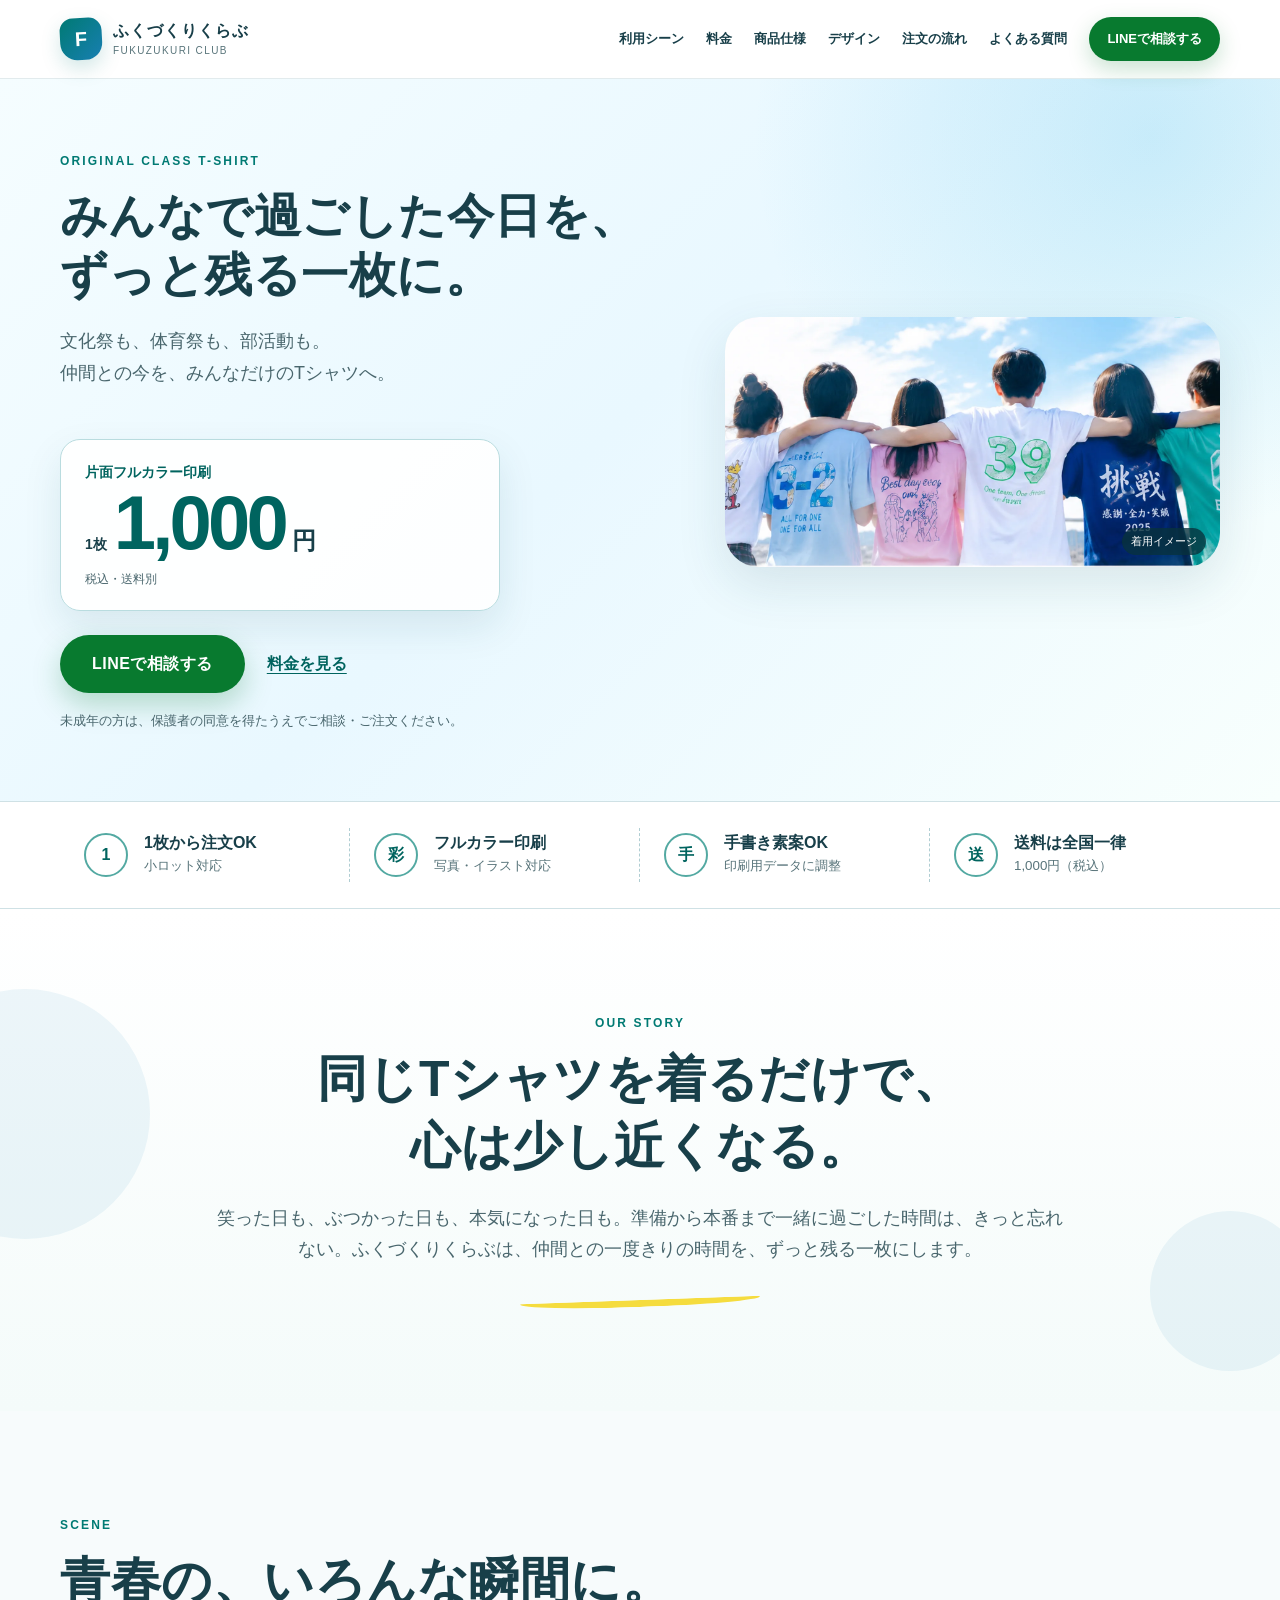
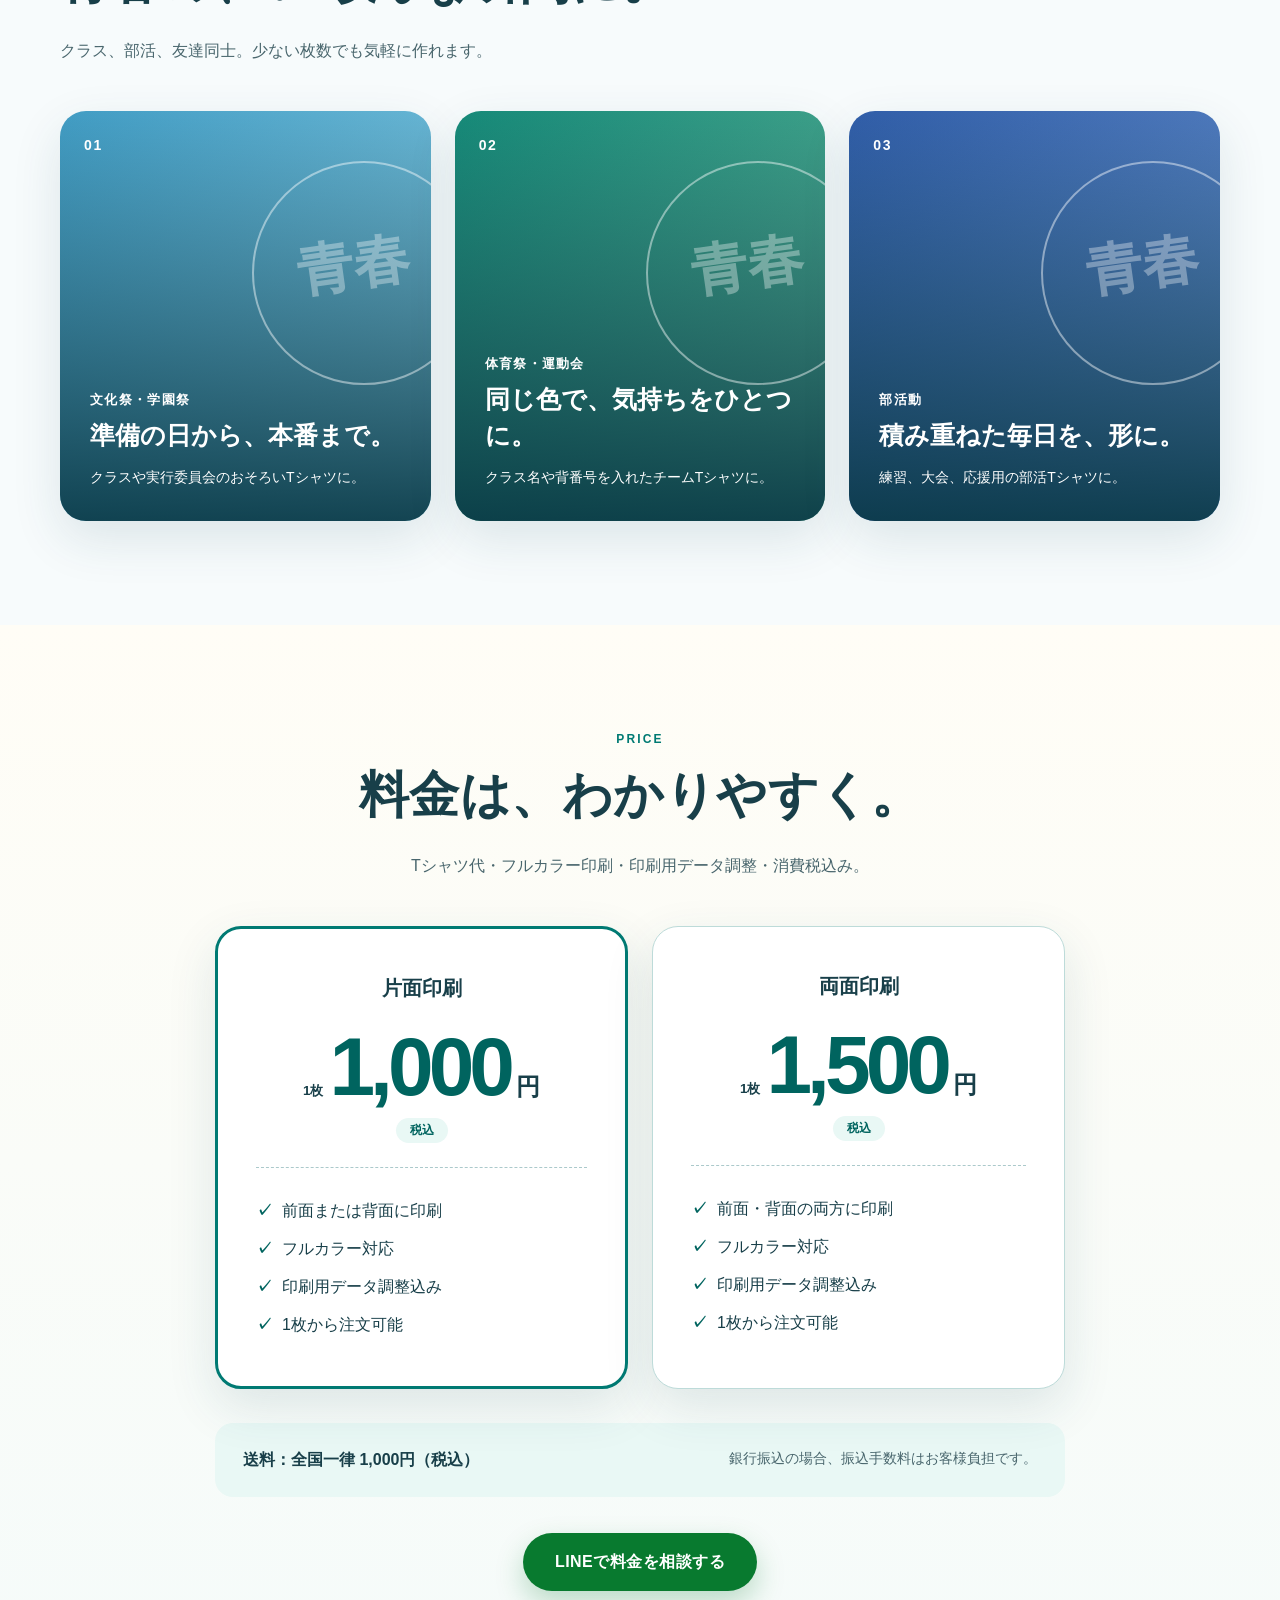
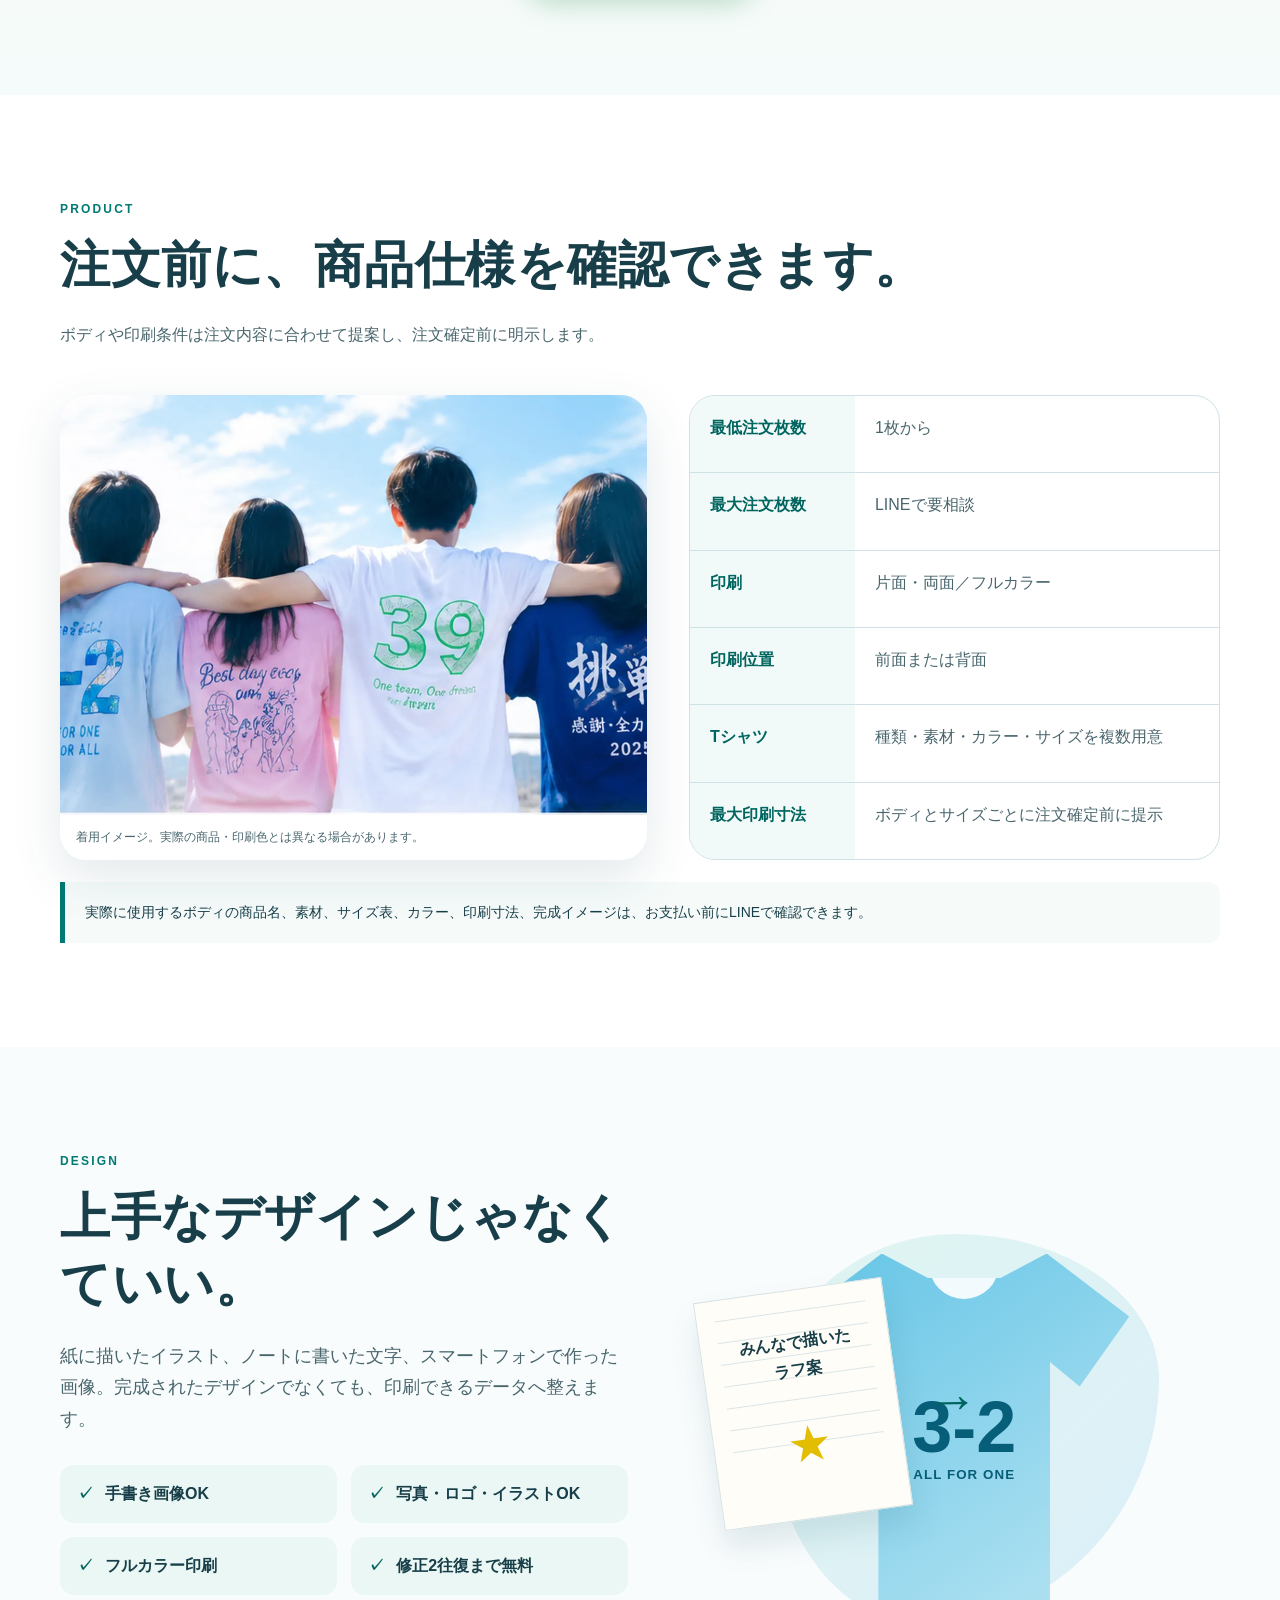
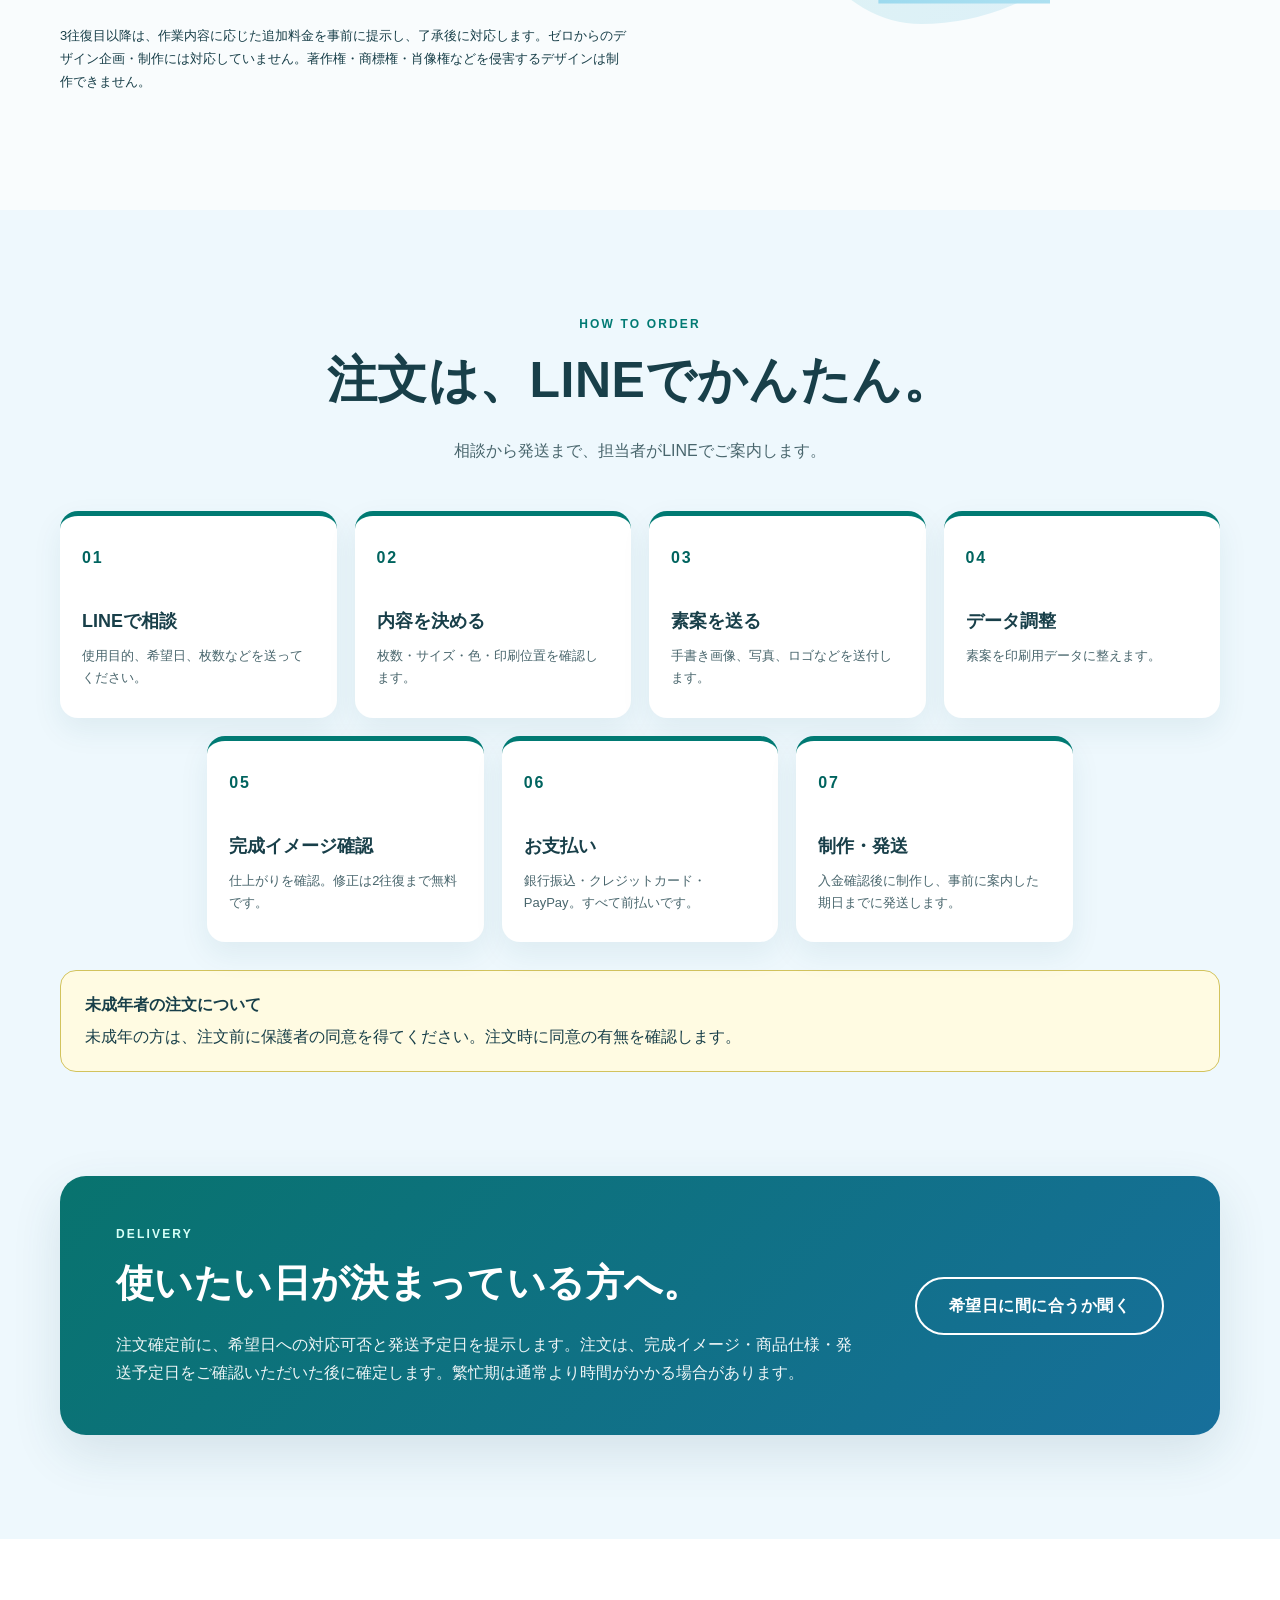
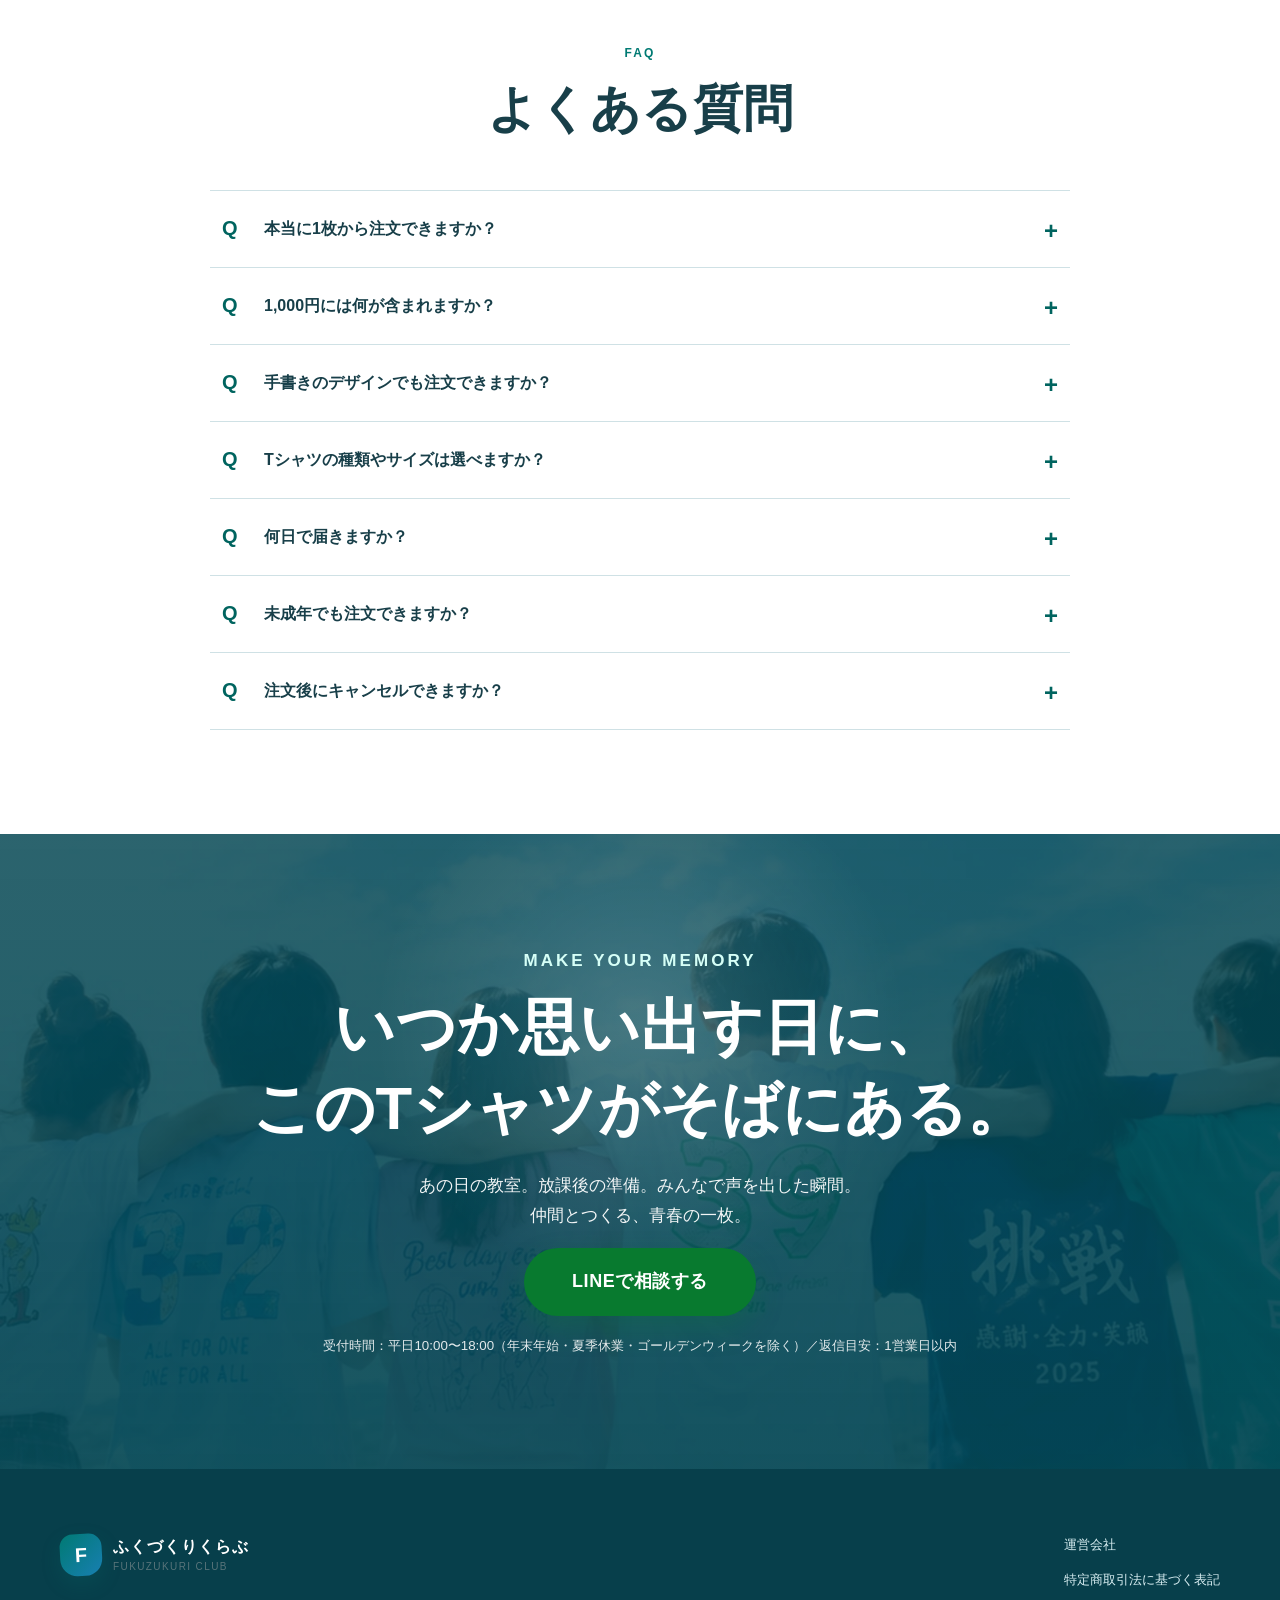
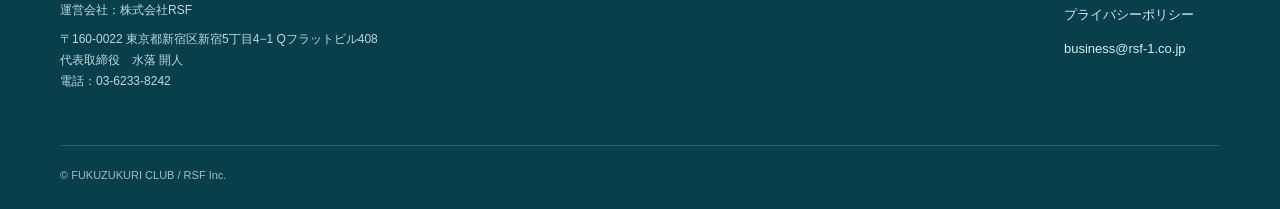
==== index.html @ 7d2aff39 "Add files via upload" ====
<!doctype html>
<html lang="ja">
<head>
  <meta charset="utf-8">
  <meta name="viewport" content="width=device-width, initial-scale=1">
  <title>ふくづくりくらぶ｜1枚から作れるオリジナルTシャツ</title>
  <meta name="description" content="文化祭・体育祭・部活動のオリジナルTシャツを1枚から。片面フルカラー印刷1枚1,000円（税込）、両面1,500円（税込）。LINEで相談できます。">
  <meta name="theme-color" content="#007a73">
  <meta name="robots" content="noindex,nofollow" data-build-remove>
  <meta property="og:title" content="ふくづくりくらぶ｜仲間とつくる、青春の一枚。">
  <meta property="og:description" content="文化祭・体育祭・部活動のオリジナルTシャツを1枚から。">
  <meta property="og:type" content="website">
  <meta property="og:locale" content="ja_JP">
  <meta name="twitter:card" content="summary_large_image">
  <link rel="icon" href="assets/favicon.svg" type="image/svg+xml">
  <link rel="apple-touch-icon" href="assets/icon-192.png">
  <link rel="manifest" href="site.webmanifest">
  <link rel="preload" href="assets/hero-people.webp" as="image" type="image/webp">
  <link rel="stylesheet" href="assets/style.css">
</head>
<body>
  <a class="skip-link" href="#main-content">本文へ移動</a>

  <header class="site-header" id="top">
    <div class="container header-inner">
      <a class="brand" href="#top" aria-label="ふくづくりくらぶ トップへ">
        <span class="brand-mark" aria-hidden="true">F</span>
        <span class="brand-copy">
          <strong>ふくづくりくらぶ</strong>
          <small>FUKUZUKURI CLUB</small>
        </span>
      </a>
      <button class="menu-button" type="button" aria-expanded="false" aria-controls="global-nav">メニュー</button>
      <nav class="global-nav" id="global-nav" aria-label="メインナビゲーション">
        <a href="#scene">利用シーン</a>
        <a href="#price">料金</a>
        <a href="#spec">商品仕様</a>
        <a href="#design">デザイン</a>
        <a href="#flow">注文の流れ</a>
        <a href="#faq">よくある質問</a>
        <a class="nav-line" href="https://line.me/R/ti/p/%40116fanfi" target="_blank" rel="noopener">LINEで相談する</a>
      </nav>
    </div>
  </header>

  <main id="main-content">
    <section class="hero" aria-labelledby="hero-title">
      <div class="container hero-grid">
        <div class="hero-intro">
          <p class="hero-kicker">ORIGINAL CLASS T-SHIRT</p>
          <h1 id="hero-title"><span class="hero-line">みんなで過ごした<span class="desktop-only">今日を、</span></span><span class="hero-line mobile-only">今日を、</span><span class="hero-line">ずっと残る一枚に。</span></h1>
          <p class="hero-lead">文化祭も、体育祭も、部活動も。<br>仲間との今を、みんなだけのTシャツへ。</p>
        </div>

        <figure class="hero-media">
          <picture>
            <source srcset="assets/hero-people.webp" type="image/webp">
            <img src="assets/hero-people.jpg" width="1600" height="809" fetchpriority="high" decoding="async" alt="オリジナルTシャツを着て肩を組む学生たちのイメージ">
          </picture>
          <figcaption>着用イメージ</figcaption>
        </figure>

        <div class="hero-offer">
          <div class="hero-price" aria-label="片面印刷1枚1,000円、税込">
            <span>片面フルカラー印刷</span>
            <div><small>1枚</small><strong>1,000</strong><b>円</b></div>
            <small>税込・送料別</small>
          </div>
          <div class="hero-actions">
            <a class="button button-line" href="https://line.me/R/ti/p/%40116fanfi" target="_blank" rel="noopener">LINEで相談する</a>
            <a class="text-link" href="#price">料金を見る</a>
          </div>
          <p class="minor-note">未成年の方は、保護者の同意を得たうえでご相談・ご注文ください。</p>
        </div>
      </div>
    </section>

    <section class="quick-facts" aria-label="サービスの特長">
      <div class="container quick-grid">
        <div><span class="fact-icon" aria-hidden="true">1</span><strong>1枚から注文OK</strong><small>小ロット対応</small></div>
        <div><span class="fact-icon" aria-hidden="true">彩</span><strong>フルカラー印刷</strong><small>写真・イラスト対応</small></div>
        <div><span class="fact-icon" aria-hidden="true">手</span><strong>手書き素案OK</strong><small>印刷用データに調整</small></div>
        <div><span class="fact-icon" aria-hidden="true">送</span><strong>送料は全国一律</strong><small>1,000円（税込）</small></div>
      </div>
    </section>

    <section class="section story" id="story">
      <div class="container narrow center">
        <p class="eyebrow">OUR STORY</p>
        <h2>同じTシャツを着るだけで、<br>心は少し近くなる。</h2>
        <p class="lead">笑った日も、ぶつかった日も、本気になった日も。準備から本番まで一緒に過ごした時間は、きっと忘れない。ふくづくりくらぶは、仲間との一度きりの時間を、ずっと残る一枚にします。</p>
        <div class="handline" aria-hidden="true"></div>
      </div>
    </section>

    <section class="section scene-section" id="scene">
      <div class="container">
        <div class="section-heading">
          <p class="eyebrow">SCENE</p>
          <h2>青春の、いろんな瞬間に。</h2>
          <p>クラス、部活、友達同士。少ない枚数でも気軽に作れます。</p>
        </div>
        <div class="scene-grid">
          <article class="scene-card scene-festival">
            <span class="scene-number">01</span>
            <div><p>文化祭・学園祭</p><h3>準備の日から、本番まで。</h3><span>クラスや実行委員会のおそろいTシャツに。</span></div>
          </article>
          <article class="scene-card scene-sports">
            <span class="scene-number">02</span>
            <div><p>体育祭・運動会</p><h3>同じ色で、気持ちをひとつに。</h3><span>クラス名や背番号を入れたチームTシャツに。</span></div>
          </article>
          <article class="scene-card scene-club">
            <span class="scene-number">03</span>
            <div><p>部活動</p><h3>積み重ねた毎日を、形に。</h3><span>練習、大会、応援用の部活Tシャツに。</span></div>
          </article>
        </div>
      </div>
    </section>

    <section class="section price-section" id="price">
      <div class="container">
        <div class="section-heading center">
          <p class="eyebrow">PRICE</p>
          <h2>料金は、わかりやすく。</h2>
          <p>Tシャツ代・フルカラー印刷・印刷用データ調整・消費税込み。</p>
        </div>
        <div class="price-grid">
          <article class="price-card featured">
            <p>片面印刷</p>
            <div class="price"><small>1枚</small><strong>1,000</strong><span>円</span></div>
            <p class="tax">税込</p>
            <ul><li>前面または背面に印刷</li><li>フルカラー対応</li><li>印刷用データ調整込み</li><li>1枚から注文可能</li></ul>
          </article>
          <article class="price-card">
            <p>両面印刷</p>
            <div class="price"><small>1枚</small><strong>1,500</strong><span>円</span></div>
            <p class="tax">税込</p>
            <ul><li>前面・背面の両方に印刷</li><li>フルカラー対応</li><li>印刷用データ調整込み</li><li>1枚から注文可能</li></ul>
          </article>
        </div>
        <div class="shipping-note"><strong>送料：全国一律 1,000円（税込）</strong><span>銀行振込の場合、振込手数料はお客様負担です。</span></div>
        <div class="center section-cta"><a class="button button-line" href="https://line.me/R/ti/p/%40116fanfi" target="_blank" rel="noopener">LINEで料金を相談する</a></div>
      </div>
    </section>

    <section class="section spec-section" id="spec">
      <div class="container">
        <div class="section-heading">
          <p class="eyebrow">PRODUCT</p>
          <h2>注文前に、商品仕様を確認できます。</h2>
          <p>ボディや印刷条件は注文内容に合わせて提案し、注文確定前に明示します。</p>
        </div>
        <div class="spec-layout">
          <figure class="spec-photo">
            <picture><source srcset="assets/hero-people.webp" type="image/webp"><img src="assets/hero-people.jpg" width="1600" height="809" loading="lazy" decoding="async" alt="複数色のオリジナルTシャツ着用イメージ"></picture>
            <figcaption>着用イメージ。実際の商品・印刷色とは異なる場合があります。</figcaption>
          </figure>
          <dl class="spec-list">
            <div><dt>最低注文枚数</dt><dd>1枚から</dd></div>
            <div><dt>最大注文枚数</dt><dd>LINEで要相談</dd></div>
            <div><dt>印刷</dt><dd>片面・両面／フルカラー</dd></div>
            <div><dt>印刷位置</dt><dd>前面または背面</dd></div>
            <div><dt>Tシャツ</dt><dd>種類・素材・カラー・サイズを複数用意</dd></div>
            <div><dt>最大印刷寸法</dt><dd>ボディとサイズごとに注文確定前に提示</dd></div>
          </dl>
        </div>
        <p class="spec-caution">実際に使用するボディの商品名、素材、サイズ表、カラー、印刷寸法、完成イメージは、お支払い前にLINEで確認できます。</p>
      </div>
    </section>

    <section class="section design-section" id="design">
      <div class="container design-grid">
        <div class="design-copy">
          <p class="eyebrow">DESIGN</p>
          <h2>上手なデザインじゃなくていい。</h2>
          <p class="lead">紙に描いたイラスト、ノートに書いた文字、スマートフォンで作った画像。完成されたデザインでなくても、印刷できるデータへ整えます。</p>
          <ul class="check-list"><li>手書き画像OK</li><li>写真・ロゴ・イラストOK</li><li>フルカラー印刷</li><li>修正2往復まで無料</li></ul>
          <p class="notice">3往復目以降は、作業内容に応じた追加料金を事前に提示し、了承後に対応します。ゼロからのデザイン企画・制作には対応していません。著作権・商標権・肖像権などを侵害するデザインは制作できません。</p>
        </div>
        <div class="design-visual" aria-label="手書きの素案がTシャツデザインになるイメージ">
          <div class="paper-sketch"><span>みんなで描いた<br>ラフ案</span><div class="sketch-star">★</div><div class="sketch-arrow">→</div></div>
          <div class="shirt-mock"><div class="shirt-neck"></div><strong>3-2</strong><small>ALL FOR ONE</small></div>
        </div>
      </div>
    </section>

    <section class="section flow-section" id="flow">
      <div class="container">
        <div class="section-heading center">
          <p class="eyebrow">HOW TO ORDER</p>
          <h2>注文は、LINEでかんたん。</h2>
          <p>相談から発送まで、担当者がLINEでご案内します。</p>
        </div>
        <ol class="flow-list">
          <li><span>01</span><div><strong>LINEで相談</strong><p>使用目的、希望日、枚数などを送ってください。</p></div></li>
          <li><span>02</span><div><strong>内容を決める</strong><p>枚数・サイズ・色・印刷位置を確認します。</p></div></li>
          <li><span>03</span><div><strong>素案を送る</strong><p>手書き画像、写真、ロゴなどを送付します。</p></div></li>
          <li><span>04</span><div><strong>データ調整</strong><p>素案を印刷用データに整えます。</p></div></li>
          <li><span>05</span><div><strong>完成イメージ確認</strong><p>仕上がりを確認。修正は2往復まで無料です。</p></div></li>
          <li><span>06</span><div><strong>お支払い</strong><p>銀行振込・クレジットカード・PayPay。すべて前払いです。</p></div></li>
          <li><span>07</span><div><strong>制作・発送</strong><p>入金確認後に制作し、事前に案内した期日までに発送します。</p></div></li>
        </ol>
        <div class="consent-box"><strong>未成年者の注文について</strong><p>未成年の方は、注文前に保護者の同意を得てください。注文時に同意の有無を確認します。</p></div>
      </div>
    </section>

    <section class="section deadline-section" id="delivery">
      <div class="container deadline-card">
        <div><p class="eyebrow light">DELIVERY</p><h2>使いたい日が決まっている方へ。</h2><p>注文確定前に、希望日への対応可否と発送予定日を提示します。注文は、完成イメージ・商品仕様・発送予定日をご確認いただいた後に確定します。繁忙期は通常より時間がかかる場合があります。</p></div>
        <a class="button button-outline" href="https://line.me/R/ti/p/%40116fanfi" target="_blank" rel="noopener">希望日に間に合うか聞く</a>
      </div>
    </section>

    <section class="section faq-section" id="faq">
      <div class="container narrow">
        <div class="section-heading center"><p class="eyebrow">FAQ</p><h2>よくある質問</h2></div>
        <div class="faq-list">
          <details><summary>本当に1枚から注文できますか？</summary><p>はい。1枚から注文できます。大量注文は、枚数と希望日をLINEでご相談ください。</p></details>
          <details><summary>1,000円には何が含まれますか？</summary><p>Tシャツ代、片面フルカラー印刷費、印刷用データの調整費、消費税が含まれます。送料は全国一律1,000円（税込）です。</p></details>
          <details><summary>手書きのデザインでも注文できますか？</summary><p>可能です。紙に描いたデザインをスマートフォンで撮影し、LINEで送ってください。</p></details>
          <details><summary>Tシャツの種類やサイズは選べますか？</summary><p>複数の商品、素材、カラー、サイズがあります。実際の商品名・サイズ表・カラーを注文確定前に提示します。</p></details>
          <details><summary>何日で届きますか？</summary><p>枚数、デザイン、注文時期によって異なります。注文確定前に発送予定日を提示し、ご了承後に注文を確定します。</p></details>
          <details><summary>未成年でも注文できますか？</summary><p>注文できますが、保護者の同意が必要です。注文時に同意の有無を確認します。</p></details>
          <details><summary>注文後にキャンセルできますか？</summary><p>完成イメージ承認後または入金後は、原則として変更・キャンセルできません。詳しくは<a href="tokushoho.html">特定商取引法に基づく表記</a>をご確認ください。</p></details>
        </div>
      </div>
    </section>

    <section class="closing-section" id="line-contact">
      <div class="container center">
        <p class="eyebrow light">MAKE YOUR MEMORY</p>
        <h2>いつか思い出す日に、<br>このTシャツがそばにある。</h2>
        <p>あの日の教室。放課後の準備。みんなで声を出した瞬間。<br>仲間とつくる、青春の一枚。</p>
        <a class="button button-line button-large" href="https://line.me/R/ti/p/%40116fanfi" target="_blank" rel="noopener">LINEで相談する</a>
        <small>受付時間：平日10:00〜18:00（年末年始・夏季休業・ゴールデンウィークを除く）／返信目安：1営業日以内</small>
      </div>
    </section>
  </main>

  <footer class="site-footer">
    <div class="container footer-grid">
      <div>
        <a class="brand footer-brand" href="#top"><span class="brand-mark" aria-hidden="true">F</span><span class="brand-copy"><strong>ふくづくりくらぶ</strong><small>FUKUZUKURI CLUB</small></span></a>
        <p>運営会社：株式会社RSF</p>
        <p>〒160-0022 東京都新宿区新宿5丁目4−1 Qフラットビル408<br>代表取締役　水落 開人<br>電話：03-6233-8242</p>
      </div>
      <div class="footer-links">
        <a href="https://rsf-1.co.jp/" target="_blank" rel="noopener">運営会社</a>
        <a href="tokushoho.html">特定商取引法に基づく表記</a>
        <a href="privacy.html">プライバシーポリシー</a>
        <a href="mailto:business@rsf-1.co.jp">business@rsf-1.co.jp</a>
      </div>
    </div>
    <div class="container copyright">© FUKUZUKURI CLUB / RSF Inc.</div>
  </footer>

  <div class="mobile-line-bar"><a href="https://line.me/R/ti/p/%40116fanfi" target="_blank" rel="noopener">LINEで相談する</a></div>
  <script src="assets/script.js"></script>
</body>
</html>
---- assets/style.css ----
:root {
  --ink: #183f49;
  --ink-soft: #49666d;
  --teal: #007a73;
  --teal-dark: #00645f;
  --sky: #187fb2;
  --mint: #e9f8f5;
  --pale-blue: #eef8fd;
  --cream: #fffdf6;
  --yellow: #f5dc3e;
  --line: #cfe1e5;
  --white: #fff;
  --line-green: #087a2f;
  --shadow: 0 18px 50px rgba(24, 78, 90, .12);
  --radius: 26px;
  --font: -apple-system, BlinkMacSystemFont, "Hiragino Kaku Gothic ProN", "Yu Gothic", "Meiryo", sans-serif;
}

* { box-sizing: border-box; }
html { scroll-behavior: smooth; }
body {
  margin: 0;
  color: var(--ink);
  font-family: var(--font);
  background: #fff;
  line-height: 1.75;
  -webkit-font-smoothing: antialiased;
  text-rendering: optimizeLegibility;
}
a { color: inherit; text-decoration: none; }
a:focus-visible, button:focus-visible, summary:focus-visible {
  outline: 3px solid #f1c900;
  outline-offset: 4px;
}
img { display: block; max-width: 100%; }
button, input { font: inherit; }
.container { width: min(1160px, calc(100% - 40px)); margin-inline: auto; }
.narrow { max-width: 860px; }
.center { text-align: center; }
.section { padding: 104px 0; }
section[id], main[id] { scroll-margin-top: 92px; }
.skip-link {
  position: fixed;
  z-index: 999;
  left: 16px;
  top: -80px;
  padding: 10px 16px;
  border-radius: 8px;
  color: #fff;
  background: var(--ink);
}
.skip-link:focus { top: 16px; }

h1, h2, h3, p { margin-top: 0; }
h1, h2, h3, strong, b { font-weight: 700; }
h2 {
  margin-bottom: 22px;
  font-size: clamp(32px, 4vw, 50px);
  line-height: 1.35;
  letter-spacing: .01em;
}
.lead { font-size: 18px; color: var(--ink-soft); }
.eyebrow {
  margin: 0 0 12px;
  color: var(--teal);
  font-weight: 700;
  letter-spacing: .18em;
  font-size: 12px;
}
.eyebrow.light { color: #d6fff7; }
.section-heading { margin-bottom: 46px; }
.section-heading > p:last-child { color: var(--ink-soft); }

.site-header {
  position: sticky;
  top: 0;
  z-index: 100;
  background: rgba(255, 255, 255, .96);
  border-bottom: 1px solid rgba(20, 92, 105, .12);
  backdrop-filter: blur(14px);
}
.header-inner {
  min-height: 78px;
  display: flex;
  align-items: center;
  justify-content: space-between;
  gap: 28px;
}
.brand { display: inline-flex; align-items: center; gap: 11px; }
.brand-mark {
  display: grid;
  place-items: center;
  width: 42px;
  height: 42px;
  border-radius: 13px 13px 17px 17px;
  color: #fff;
  background: linear-gradient(135deg, var(--teal), var(--sky));
  font-weight: 700;
  font-size: 20px;
  transform: rotate(-3deg);
  box-shadow: 0 8px 20px rgba(0, 122, 115, .18);
}
.brand-copy { display: flex; flex-direction: column; line-height: 1.2; }
.brand-copy strong { letter-spacing: .06em; }
.brand-copy small { margin-top: 5px; color: #58747a; font-size: 10px; letter-spacing: .14em; }
.global-nav { display: flex; align-items: center; gap: 22px; font-weight: 700; font-size: 13px; }
.global-nav a { transition: color .2s ease; }
.global-nav a:hover { color: var(--teal); }
.nav-line {
  padding: 11px 18px;
  border-radius: 999px;
  color: #fff !important;
  background: var(--line-green);
  box-shadow: 0 8px 22px rgba(8, 122, 47, .22);
}
.menu-button {
  display: none;
  padding: 9px 12px;
  border: 1px solid var(--line);
  border-radius: 10px;
  background: #fff;
  color: var(--ink);
  font-weight: 700;
}

.hero {
  padding: 72px 0 68px;
  overflow: hidden;
  background:
    radial-gradient(circle at 90% 8%, rgba(68, 185, 234, .22), transparent 30%),
    linear-gradient(135deg, #f5fdff 0%, #e9f8ff 48%, #f8fffd 100%);
}
.hero-grid {
  display: grid;
  grid-template-columns: minmax(0, 1.2fr) minmax(460px, .95fr);
  grid-template-areas:
    "intro media"
    "offer media";
  align-items: center;
  column-gap: 40px;
  row-gap: 24px;
}
.hero-intro { grid-area: intro; position: relative; z-index: 2; align-self: end; }
.hero-offer { grid-area: offer; align-self: start; }
.hero-kicker {
  margin-bottom: 14px;
  color: var(--teal);
  font-size: 12px;
  font-weight: 700;
  letter-spacing: .18em;
}
.hero h1 {
  margin-bottom: 22px;
  font-size: clamp(36px, 3.7vw, 48px);
  line-height: 1.25;
  letter-spacing: .01em;
}
.hero-lead { margin-bottom: 26px; color: var(--ink-soft); font-size: 18px; }
.hero-price {
  width: min(440px, 100%);
  margin-bottom: 24px;
  padding: 20px 24px;
  border: 1px solid #b9dcdf;
  border-radius: 20px;
  background: rgba(255, 255, 255, .93);
  box-shadow: 0 16px 38px rgba(24, 78, 90, .1);
}
.hero-price > span { display: block; color: var(--teal-dark); font-size: 14px; font-weight: 700; }
.hero-price > div { display: flex; align-items: baseline; gap: 7px; line-height: 1; }
.hero-price div small { font-size: 14px; font-weight: 700; }
.hero-price strong { color: var(--teal-dark); font-size: clamp(52px, 6vw, 76px); letter-spacing: -.05em; }
.hero-price b { font-size: 24px; }
.hero-price > small { display: block; margin-top: 8px; color: var(--ink-soft); font-size: 12px; }
.hero-actions { display: flex; align-items: center; gap: 22px; }
.text-link { color: var(--teal-dark); font-weight: 700; text-decoration: underline; text-underline-offset: 4px; }
.minor-note { margin: 17px 0 0; color: var(--ink-soft); font-size: 13px; }
.hero-media {
  grid-area: media;
  position: relative;
  margin: 0;
  overflow: hidden;
  border-radius: 34px;
  background: #dceff4;
  box-shadow: var(--shadow);
}
.hero-media picture { display: block; }
.hero-media img { width: 100%; height: auto; aspect-ratio: 1600 / 809; object-fit: cover; }
.hero-media figcaption {
  position: absolute;
  right: 14px;
  bottom: 12px;
  padding: 4px 9px;
  border-radius: 999px;
  color: #fff;
  background: rgba(8, 50, 61, .78);
  font-size: 11px;
}

.quick-facts { padding: 26px 0; border-block: 1px solid var(--line); background: #fff; }
.quick-grid { display: grid; grid-template-columns: repeat(4, 1fr); }
.quick-grid > div {
  display: grid;
  grid-template-columns: 46px 1fr;
  grid-template-rows: auto auto;
  align-items: center;
  gap: 0 14px;
  min-height: 54px;
  padding: 4px 24px;
  border-right: 1px dashed #afcdd2;
}
.quick-grid > div:last-child { border-right: 0; }
.fact-icon {
  grid-row: 1 / 3;
  display: grid;
  place-items: center;
  width: 44px;
  height: 44px;
  border: 2px solid #53a9a2;
  border-radius: 50%;
  color: var(--teal-dark);
  font-weight: 700;
}
.quick-grid strong { line-height: 1.4; }
.quick-grid small { color: #58747a; }

.story { position: relative; overflow: hidden; background: linear-gradient(180deg, #fff, #f4fbfa); }
.story::before, .story::after {
  content: "";
  position: absolute;
  border-radius: 50%;
  background: rgba(24, 127, 178, .07);
}
.story::before { width: 250px; height: 250px; left: -100px; top: 80px; }
.story::after { width: 160px; height: 160px; right: -30px; bottom: 40px; }
.handline {
  width: 240px;
  height: 13px;
  margin: 28px auto 0;
  border-radius: 50%;
  border-bottom: 7px solid var(--yellow);
  transform: rotate(-2deg);
}

.scene-section { background: #f7fbfc; }
.scene-grid { display: grid; grid-template-columns: repeat(3, 1fr); gap: 24px; }
.scene-card {
  position: relative;
  min-height: 410px;
  display: flex;
  align-items: flex-end;
  overflow: hidden;
  border-radius: var(--radius);
  padding: 30px;
  color: #fff;
  box-shadow: var(--shadow);
  isolation: isolate;
}
.scene-card::before { content: ""; position: absolute; inset: 0; z-index: -2; }
.scene-card::after { content: ""; position: absolute; inset: 0; z-index: -1; background: linear-gradient(180deg, rgba(9, 74, 89, .02), rgba(6, 53, 66, .9)); }
.scene-festival::before { background: linear-gradient(135deg, #429ec6, #90d1e7); }
.scene-sports::before { background: linear-gradient(135deg, #168b79, #66b89b); }
.scene-club::before { background: linear-gradient(135deg, #315eaa, #6d96d2); }
.scene-card div::before {
  content: "";
  position: absolute;
  width: 220px;
  height: 220px;
  right: -45px;
  top: 50px;
  border: 2px solid rgba(255, 255, 255, .45);
  border-radius: 50%;
}
.scene-card div::after {
  content: "青春";
  position: absolute;
  right: 22px;
  top: 105px;
  font-size: 56px;
  font-weight: 700;
  color: rgba(255, 255, 255, .34);
  transform: rotate(-8deg);
}
.scene-number { position: absolute; top: 22px; left: 24px; font-size: 13px; font-weight: 700; letter-spacing: .12em; }
.scene-card p { margin-bottom: 5px; font-size: 13px; font-weight: 700; letter-spacing: .1em; }
.scene-card h3 { margin-bottom: 10px; font-size: 25px; line-height: 1.45; }
.scene-card span { font-size: 14px; }

.price-section { background: linear-gradient(180deg, var(--cream), #f5fbfa); }
.price-grid { max-width: 850px; margin: 0 auto; display: grid; grid-template-columns: repeat(2, 1fr); gap: 24px; }
.price-card {
  position: relative;
  padding: 42px 38px;
  border: 1px solid #bddbd9;
  border-radius: var(--radius);
  background: #fff;
  box-shadow: var(--shadow);
  text-align: center;
}
.price-card.featured { border: 3px solid var(--teal); }
.price-card > p:first-of-type { font-size: 20px; font-weight: 700; }
.price { display: flex; justify-content: center; align-items: baseline; gap: 6px; line-height: 1; }
.price small { font-weight: 700; }
.price strong { font-size: clamp(60px, 7vw, 82px); letter-spacing: -.06em; color: var(--teal-dark); }
.price span { font-size: 24px; font-weight: 700; }
.tax {
  display: inline-block;
  margin: 10px 0 24px;
  padding: 2px 14px;
  border-radius: 999px;
  background: var(--mint);
  color: var(--teal-dark);
  font-size: 12px;
  font-weight: 700;
}
.price-card ul { margin: 0; padding: 24px 0 0; list-style: none; border-top: 1px dashed #abc9cb; text-align: left; }
.price-card li { position: relative; padding: 5px 0 5px 26px; }
.price-card li::before { content: "✓"; position: absolute; left: 0; color: var(--teal-dark); font-weight: 700; }
.shipping-note {
  max-width: 850px;
  margin: 34px auto 0;
  padding: 23px 28px;
  display: flex;
  justify-content: space-between;
  gap: 30px;
  border-radius: 18px;
  background: var(--mint);
}
.shipping-note span { color: var(--ink-soft); font-size: 14px; }
.section-cta { margin-top: 36px; }

.button {
  display: inline-flex;
  justify-content: center;
  align-items: center;
  min-height: 58px;
  padding: 0 32px;
  border-radius: 999px;
  font-weight: 700;
  letter-spacing: .03em;
  transition: transform .2s ease, box-shadow .2s ease;
}
.button:hover { transform: translateY(-2px); }
.button-line { color: #fff; background: var(--line-green); box-shadow: 0 12px 28px rgba(8, 122, 47, .25); }
.button-outline { border: 2px solid #fff; color: #fff; white-space: nowrap; }
.button-large { min-height: 68px; padding-inline: 48px; font-size: 18px; }

.spec-section { background: #fff; }
.spec-layout { display: grid; grid-template-columns: 1.05fr .95fr; gap: 42px; align-items: stretch; }
.spec-photo { margin: 0; overflow: hidden; border-radius: var(--radius); background: #e6f3f6; box-shadow: var(--shadow); }
.spec-photo picture { display: block; }
.spec-photo img { width: 100%; height: 100%; min-height: 420px; object-fit: cover; }
.spec-photo figcaption { padding: 12px 16px; color: var(--ink-soft); background: #fff; font-size: 12px; }
.spec-list { margin: 0; display: grid; border: 1px solid var(--line); border-radius: var(--radius); overflow: hidden; background: #fff; }
.spec-list div { display: grid; grid-template-columns: 165px 1fr; border-bottom: 1px solid var(--line); }
.spec-list div:last-child { border-bottom: 0; }
.spec-list dt, .spec-list dd { margin: 0; padding: 18px 20px; }
.spec-list dt { color: var(--teal-dark); background: #f1faf8; font-weight: 700; }
.spec-list dd { color: var(--ink-soft); }
.spec-caution {
  margin: 22px 0 0;
  padding: 18px 20px;
  border-left: 5px solid var(--teal);
  border-radius: 0 12px 12px 0;
  color: var(--ink);
  background: #f6fbfa;
  font-size: 14px;
}

.design-section { overflow: hidden; background: #f9fcfd; }
.design-grid { display: grid; grid-template-columns: 1fr .9fr; align-items: center; gap: 80px; }
.check-list { display: grid; grid-template-columns: repeat(2, 1fr); gap: 14px; margin: 30px 0; padding: 0; list-style: none; }
.check-list li { position: relative; padding: 15px 16px 15px 45px; border-radius: 14px; background: #eaf7f4; font-weight: 700; }
.check-list li::before { content: "✓"; position: absolute; left: 17px; color: var(--teal-dark); font-weight: 700; }
.notice { font-size: 13px; color: var(--ink); }
.design-visual { position: relative; min-height: 440px; display: flex; align-items: center; justify-content: center; }
.design-visual::before {
  content: "";
  position: absolute;
  width: 390px;
  height: 390px;
  border-radius: 48% 52% 61% 39% / 45% 37% 63% 55%;
  background: linear-gradient(135deg, #dff5f1, #dceff9);
  animation: blob 8s ease-in-out infinite;
}
@keyframes blob { 50% { border-radius: 60% 40% 42% 58% / 55% 55% 45% 45%; transform: rotate(5deg); } }
.paper-sketch {
  position: absolute;
  z-index: 2;
  left: 0;
  top: 80px;
  width: 190px;
  min-height: 230px;
  padding: 38px 20px;
  border: 1px solid #d7e2e5;
  background: #fffdf7;
  box-shadow: 0 18px 30px rgba(31, 93, 105, .13);
  transform: rotate(-8deg);
  text-align: center;
  font-weight: 700;
}
.paper-sketch::before { content: ""; position: absolute; left: 18px; right: 18px; top: 20px; height: 1px; background: #dbe6e8; box-shadow: 0 22px #dbe6e8, 0 44px #dbe6e8, 0 66px #dbe6e8, 0 88px #dbe6e8, 0 110px #dbe6e8, 0 132px #dbe6e8; }
.paper-sketch span, .sketch-star { position: relative; z-index: 1; }
.sketch-star { margin-top: 28px; color: #e2bd00; font-size: 38px; }
.sketch-arrow { position: absolute; right: -80px; top: 86px; color: var(--teal-dark); font-size: 52px; transform: rotate(7deg); }
.shirt-mock {
  position: relative;
  z-index: 1;
  width: 330px;
  height: 350px;
  display: flex;
  flex-direction: column;
  align-items: center;
  justify-content: center;
  clip-path: polygon(25% 0, 39% 7%, 61% 7%, 75% 0, 100% 18%, 85% 38%, 76% 31%, 76% 100%, 24% 100%, 24% 31%, 15% 38%, 0 18%);
  background: linear-gradient(145deg, #65c5e6, #b5e3f2);
  filter: drop-shadow(0 20px 25px rgba(21, 90, 108, .18));
  color: #075e78;
}
.shirt-neck { position: absolute; top: 10px; width: 70px; height: 35px; border-radius: 0 0 50px 50px; background: #fff; opacity: .9; }
.shirt-mock strong { margin-top: 20px; font-size: 72px; line-height: 1; font-family: Arial, sans-serif; }
.shirt-mock small { font-weight: 700; letter-spacing: .08em; }

.flow-section { background: var(--pale-blue); }
.flow-list { display: grid; grid-template-columns: repeat(8, 1fr); gap: 18px; margin: 0; padding: 0; list-style: none; }
.flow-list li { grid-column: span 2; }
.flow-list li:nth-child(5) { grid-column: 2 / span 2; }
.flow-list li {
  min-height: 205px;
  padding: 28px 22px;
  border-top: 5px solid var(--teal);
  border-radius: 18px;
  background: #fff;
  box-shadow: 0 12px 30px rgba(20, 89, 106, .08);
}
.flow-list li > span { display: inline-block; margin-bottom: 34px; color: var(--teal-dark); font-weight: 700; letter-spacing: .12em; }
.flow-list strong { display: block; margin-bottom: 8px; font-size: 18px; }
.flow-list p { margin: 0; color: var(--ink-soft); font-size: 13px; line-height: 1.7; }
.consent-box {
  margin-top: 28px;
  padding: 20px 24px;
  border: 1px solid #d2c35d;
  border-radius: 16px;
  background: #fffbe2;
}
.consent-box strong { display: block; margin-bottom: 4px; }
.consent-box p { margin: 0; color: var(--ink); }

.deadline-section { padding-top: 0; background: var(--pale-blue); }
.deadline-card {
  display: flex;
  align-items: center;
  justify-content: space-between;
  gap: 50px;
  padding: 48px 56px;
  border-radius: var(--radius);
  color: #fff;
  background: linear-gradient(135deg, #08736e, #176f9b);
  box-shadow: var(--shadow);
}
.deadline-card h2 { font-size: clamp(28px, 3vw, 40px); }
.deadline-card p:last-child { margin-bottom: 0; color: rgba(255, 255, 255, .93); }

.faq-section { background: #fff; }
.faq-list { border-top: 1px solid var(--line); }
details { border-bottom: 1px solid var(--line); }
summary { position: relative; padding: 24px 52px 24px 54px; cursor: pointer; list-style: none; font-weight: 700; }
summary::-webkit-details-marker { display: none; }
summary::before { content: "Q"; position: absolute; left: 12px; top: 20px; color: var(--teal-dark); font-size: 20px; font-weight: 700; }
summary::after { content: "+"; position: absolute; right: 12px; top: 19px; color: var(--teal-dark); font-size: 24px; transition: transform .2s ease; }
details[open] summary::after { transform: rotate(45deg); }
details p { margin: 0; padding: 0 54px 24px; color: var(--ink-soft); }
details p a { color: var(--teal-dark); text-decoration: underline; text-underline-offset: 3px; }

.closing-section {
  position: relative;
  padding: 112px 0;
  overflow: hidden;
  color: #fff;
  background:
    linear-gradient(rgba(3, 70, 82, .84), rgba(3, 70, 82, .92)),
    url("hero-people.webp") center / cover;
}
.closing-section::before { content: ""; position: absolute; inset: 0; background: radial-gradient(circle at 50% 30%, rgba(255, 255, 255, .16), transparent 34%); }
.closing-section .container { position: relative; }
.closing-section h2 { font-size: clamp(36px, 5vw, 60px); }
.closing-section p { color: rgba(255, 255, 255, .94); font-size: 17px; }
.closing-section small { display: block; max-width: 760px; margin: 18px auto 0; color: rgba(255, 255, 255, .88); }

.site-footer { padding: 65px 0 24px; background: #073f4b; color: #d8eef2; }
.footer-grid { display: grid; grid-template-columns: 1fr auto; gap: 60px; }
.footer-brand { margin-bottom: 24px; color: #fff; }
.footer-grid p { margin-bottom: 8px; color: #c0d9dd; font-size: 12px; }
.footer-links { display: grid; align-content: start; gap: 12px; font-size: 13px; }
.footer-links a:hover { color: #fff; }
.copyright { margin-top: 45px; padding-top: 20px; border-top: 1px solid rgba(255, 255, 255, .15); color: #9ec0c5; font-size: 11px; }
.mobile-line-bar { display: none; }

/* Legal pages */
.legal-page { background: #f7fbfc; }
.legal-header { border-bottom: 1px solid var(--line); background: #fff; }
.legal-header .container { min-height: 74px; display: flex; align-items: center; justify-content: space-between; gap: 20px; }
.legal-back { color: var(--teal-dark); font-weight: 700; text-decoration: underline; text-underline-offset: 4px; }
.legal-main { padding: 72px 0 100px; }
.legal-container { max-width: 920px; }
.legal-container > h1 { margin: 0 0 40px; font-size: clamp(34px, 5vw, 52px); line-height: 1.3; }
.legal-container > p { color: var(--ink-soft); }
.legal-table { margin: 0; border: 1px solid var(--line); border-radius: 18px; overflow: hidden; background: #fff; }
.legal-table > div { display: grid; grid-template-columns: 220px 1fr; border-bottom: 1px solid var(--line); }
.legal-table > div:last-child { border-bottom: 0; }
.legal-table dt, .legal-table dd { margin: 0; padding: 20px 22px; }
.legal-table dt { color: var(--teal-dark); background: #eef8f6; font-weight: 700; }
.legal-table dd { color: var(--ink); }
.legal-table a, .legal-container section a { color: var(--teal-dark); text-decoration: underline; text-underline-offset: 3px; }
.legal-container section { margin: 42px 0; }
.legal-container section h2 { margin-bottom: 12px; font-size: 24px; }
.legal-container section p, .legal-container section li { color: var(--ink-soft); }
.legal-container section ul { padding-left: 1.4em; }
.legal-updated { margin-top: 30px; text-align: right; font-size: 13px; }
.legal-footer { padding: 22px 0; color: #d8eef2; background: #073f4b; }
.legal-footer .container { display: flex; justify-content: space-between; gap: 20px; font-size: 12px; }

@media (max-width: 1080px) {
  .global-nav { gap: 15px; font-size: 12px; }
  .hero h1 { font-size: clamp(34px, 3.9vw, 44px); }
  .hero-grid { grid-template-columns: minmax(0, 1.15fr) minmax(430px, .95fr); column-gap: 30px; }
}

@media (max-width: 960px) {
  .global-nav {
    position: fixed;
    top: 78px;
    left: 0;
    right: 0;
    display: none;
    flex-direction: column;
    align-items: stretch;
    gap: 0;
    padding: 12px 20px 24px;
    background: #fff;
    box-shadow: 0 18px 30px rgba(16, 80, 94, .14);
  }
  .global-nav.open { display: flex; }
  .global-nav a { padding: 14px 8px; border-bottom: 1px solid var(--line); }
  .global-nav .nav-line { margin-top: 10px; text-align: center; border-bottom: 0; }
  .menu-button { display: block; }
  .hero-grid {
    grid-template-columns: 1fr;
    grid-template-areas: "intro" "media" "offer";
    gap: 28px;
  }
  .hero-intro, .hero-offer { max-width: 760px; }
  .hero-media { max-width: 860px; }
  .quick-grid { grid-template-columns: repeat(2, 1fr); row-gap: 20px; }
  .quick-grid > div:nth-child(2) { border-right: 0; }
  .scene-grid { grid-template-columns: 1fr; }
  .scene-card { min-height: 310px; }
  .spec-layout { grid-template-columns: 1fr; }
  .spec-photo img { min-height: 360px; }
  .design-grid { grid-template-columns: 1fr; gap: 30px; }
  .design-visual { max-width: 620px; width: 100%; margin: auto; }
  .flow-list { grid-template-columns: repeat(4, 1fr); }
  .flow-list li, .flow-list li:nth-child(5) { grid-column: span 2; }
}

@media (max-width: 720px) {
  body { padding-bottom: 68px; }
  .container { width: min(100% - 28px, 1160px); }
  .section { padding: 74px 0; }
  section[id], main[id] { scroll-margin-top: 74px; }
  .header-inner { min-height: 66px; gap: 12px; }
  .brand { min-width: 0; }
  .brand-copy strong, .brand-copy small { white-space: nowrap; }
  .menu-button { flex: 0 0 auto; white-space: nowrap; font-size: 13px; padding: 8px 11px; }
  .brand-mark { width: 37px; height: 37px; }
  .brand-copy strong { font-size: 14px; }
  .brand-copy small { font-size: 8px; }
  .global-nav { top: 66px; }

  .hero { padding: 38px 0 42px; }
  .hero-grid {
    display: grid;
    grid-template-columns: 1fr;
    grid-template-areas: "intro" "media" "offer";
    gap: 20px;
  }
  .hero-intro, .hero-offer { width: 100%; }
  .hero-kicker { margin-bottom: 10px; font-size: 10px; }
  .hero h1 { margin-bottom: 14px; font-size: clamp(24px, calc((100vw - 28px) / 9.7), 42px); line-height: 1.32; }
  .hero-lead { margin-bottom: 18px; font-size: 15px; line-height: 1.7; }
  .hero-price { margin-bottom: 18px; padding: 16px 18px; border-radius: 16px; }
  .hero-price > span { font-size: 12px; }
  .hero-price strong { font-size: clamp(46px, 15vw, 64px); }
  .hero-price b { font-size: 20px; }
  .hero-actions { align-items: stretch; flex-direction: column; gap: 12px; }
  .hero-actions .button { width: 100%; }
  .text-link { text-align: center; }
  .minor-note { font-size: 12px; line-height: 1.6; }
  .hero-media { width: 100%; border-radius: 20px; }
  .hero-media img { min-height: 245px; object-fit: cover; object-position: 49% center; }
  .hero-media figcaption { right: 9px; bottom: 8px; }

  .quick-facts { padding: 20px 0; }
  .quick-grid { grid-template-columns: 1fr 1fr; gap: 18px 0; }
  .quick-grid > div { grid-template-columns: 38px 1fr; min-height: 44px; padding: 0 10px; }
  .fact-icon { width: 34px; height: 34px; font-size: 12px; }
  .quick-grid strong { font-size: 12px; }
  .quick-grid small { font-size: 10px; }
  h2 { font-size: min(31px, calc((100vw - 28px) / 9.4)); }
  .lead { font-size: 15px; }

  .scene-card { min-height: 280px; padding: 24px; }
  .scene-card h3 { font-size: 22px; }
  .price-grid { grid-template-columns: 1fr; }
  .price-card { padding: 38px 28px; }
  .shipping-note { flex-direction: column; gap: 6px; }
  .spec-photo img { min-height: 255px; }
  .spec-list div { grid-template-columns: 1fr; }
  .spec-list dt { padding-bottom: 5px; }
  .spec-list dd { padding-top: 5px; }
  .check-list { grid-template-columns: 1fr; }
  .design-visual { min-height: 350px; transform: scale(.84); margin: -15px auto; }
  .flow-list { grid-template-columns: 1fr; }
  .flow-list li, .flow-list li:nth-child(5) { grid-column: span 1; }
  .flow-list li { min-height: auto; display: grid; grid-template-columns: 50px 1fr; gap: 8px; }
  .flow-list li > span { margin: 0; }
  .deadline-card { flex-direction: column; align-items: flex-start; padding: 38px 26px; }
  .button-outline { width: 100%; }
  summary { padding-left: 44px; padding-right: 40px; font-size: 14px; }
  summary::before { left: 5px; }
  details p { padding-left: 44px; padding-right: 12px; font-size: 13px; }
  .closing-section { padding: 86px 0; background-position: 52% center; }
  .closing-section h2 { font-size: min(35px, calc((100vw - 28px) / 10)); }
  .closing-section p { font-size: 15px; }
  .closing-section small { font-size: 12px; }
  .footer-grid { grid-template-columns: 1fr; gap: 34px; }

  .mobile-line-bar {
    position: fixed;
    z-index: 110;
    left: 0;
    right: 0;
    bottom: 0;
    display: block;
    padding: 9px 14px;
    background: rgba(255, 255, 255, .98);
    box-shadow: 0 -8px 25px rgba(18, 72, 83, .14);
  }
  .mobile-line-bar a {
    display: flex;
    justify-content: center;
    align-items: center;
    min-height: 48px;
    border-radius: 999px;
    color: #fff;
    background: var(--line-green);
    font-weight: 700;
  }

  .legal-header .container { min-height: 66px; }
  .legal-back { font-size: 12px; }
  .legal-main { padding: 52px 0 80px; }
  .legal-table > div { grid-template-columns: 1fr; }
  .legal-table dt { padding-bottom: 6px; }
  .legal-table dd { padding-top: 6px; }
  .legal-footer .container { flex-direction: column; gap: 4px; }
}

/* 380px未満（狭い窓・小型端末・プレビューペイン）でヘッダーを崩さない */
@media (max-width: 380px) {
  .brand { gap: 8px; }
  .brand-mark { width: 33px; height: 33px; font-size: 17px; border-radius: 11px 11px 14px 14px; }
  .brand-copy strong { font-size: 13px; letter-spacing: .03em; }
  .brand-copy small { margin-top: 3px; font-size: 7px; letter-spacing: .1em; }
  .menu-button { font-size: 12px; padding: 8px 9px; }
  .hero-kicker { letter-spacing: .12em; }
  .eyebrow { letter-spacing: .12em; }
}

@media (prefers-reduced-motion: reduce) {
  * { scroll-behavior: auto !important; animation: none !important; transition: none !important; }
}
.mobile-only { display: none; }
.desktop-only { display: inline; }
@media (max-width: 720px) {
  .mobile-only { display: block; }
  .desktop-only { display: none; }
}
.hero-line { display: block; }
.hero-line.mobile-only { display: none; }
@media (max-width: 720px) {
  .hero-line.mobile-only { display: block; }
}
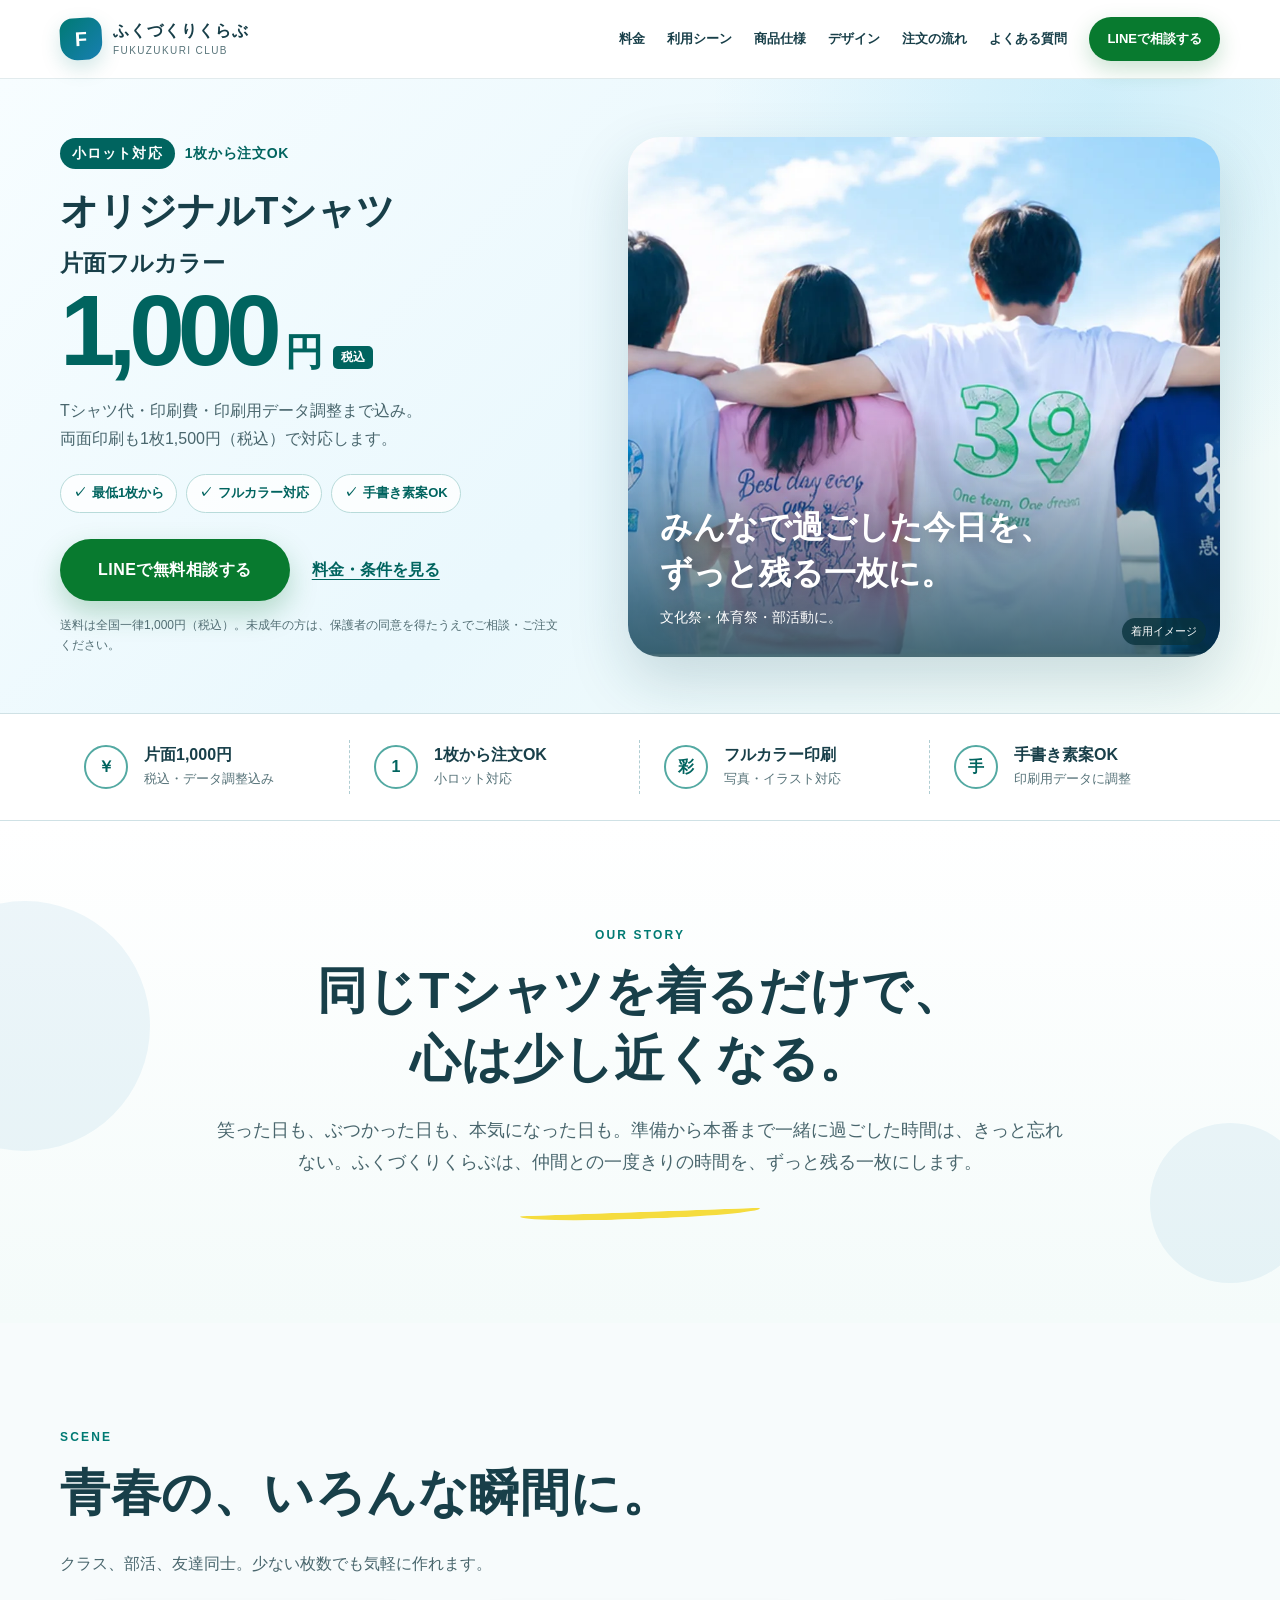
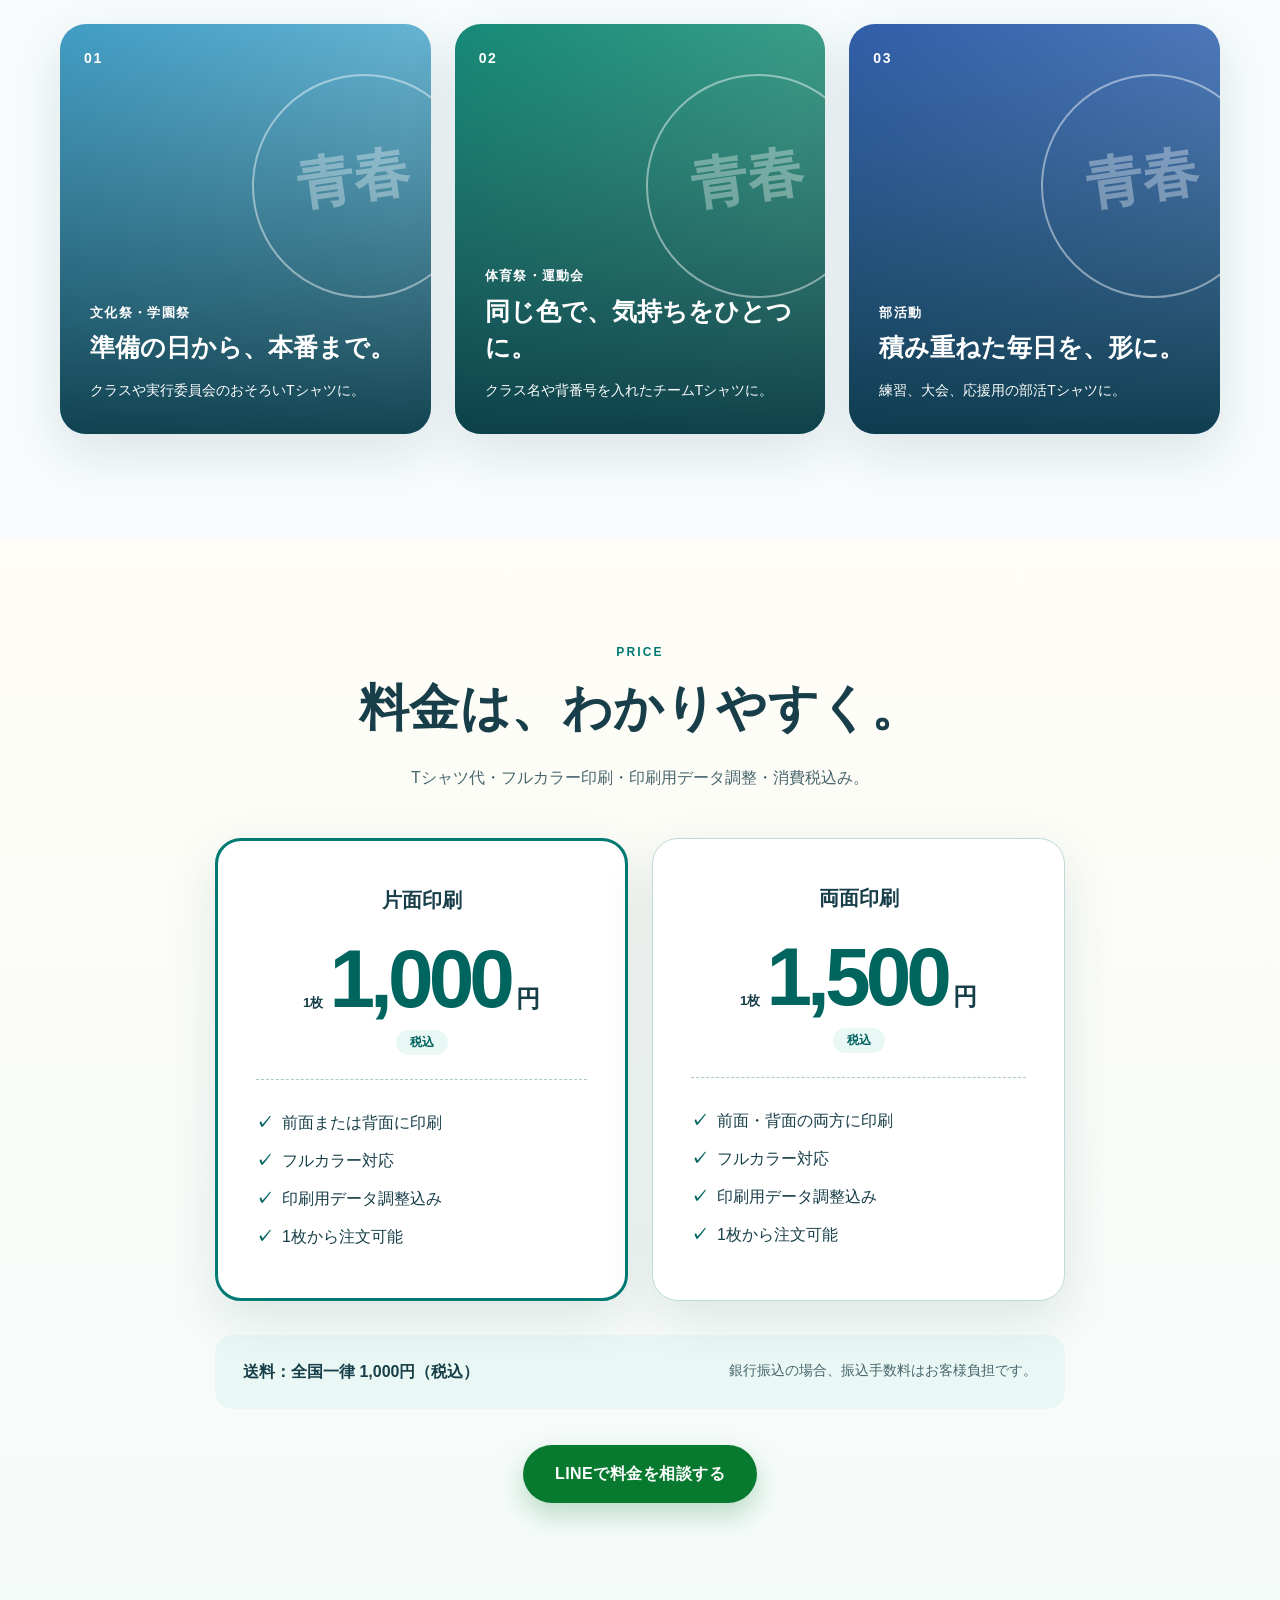
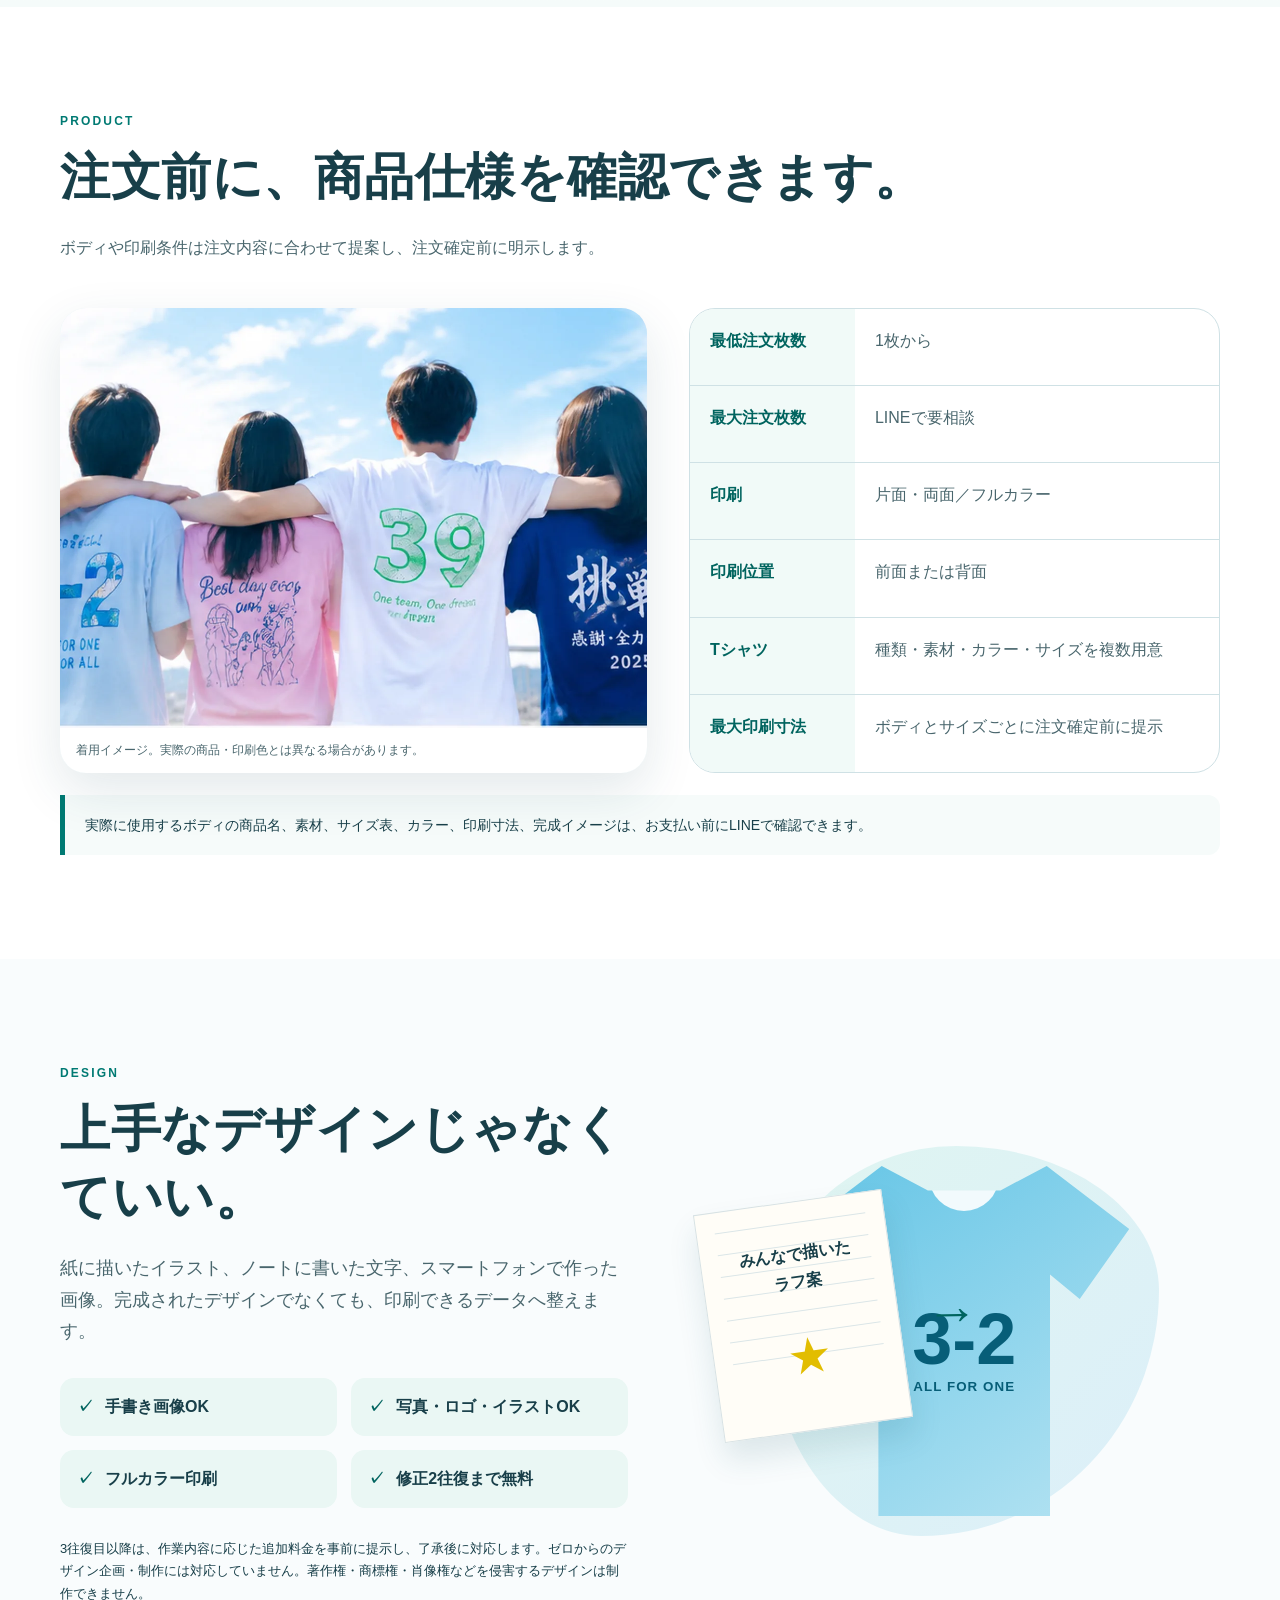
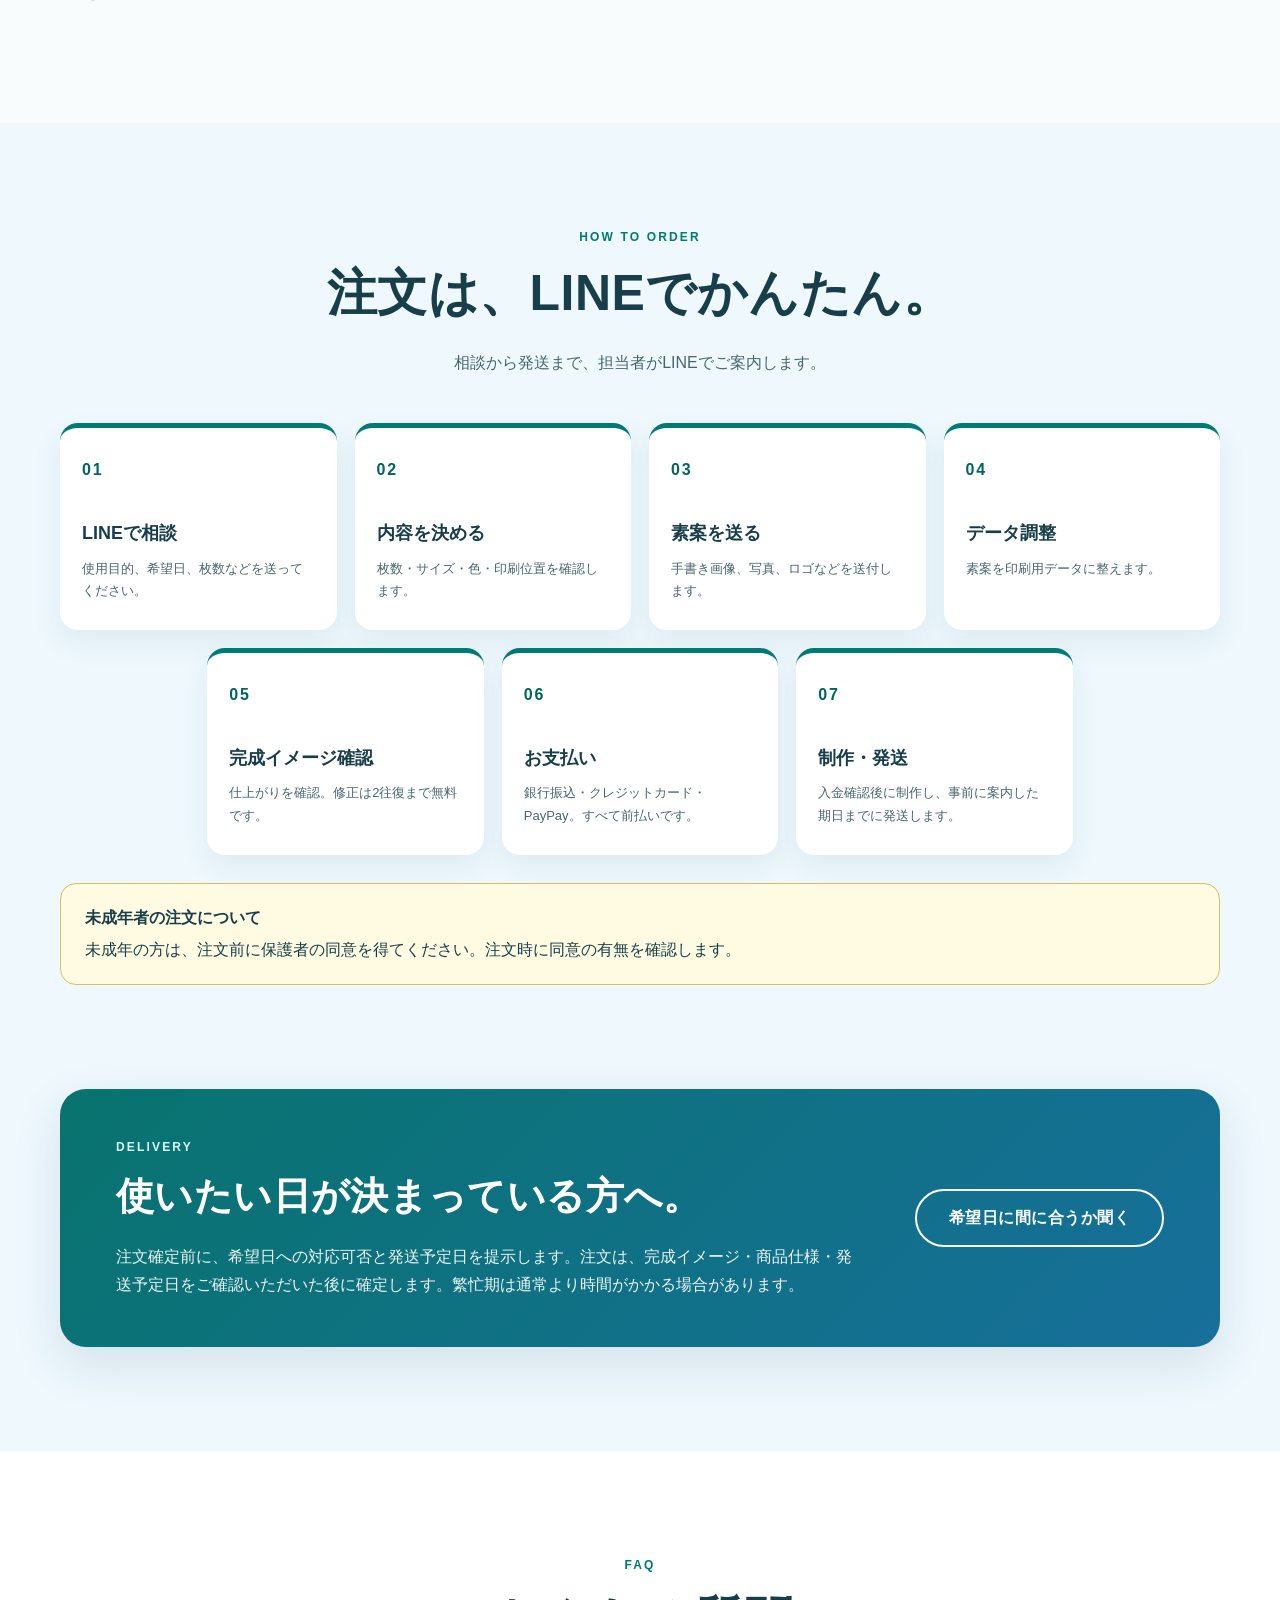
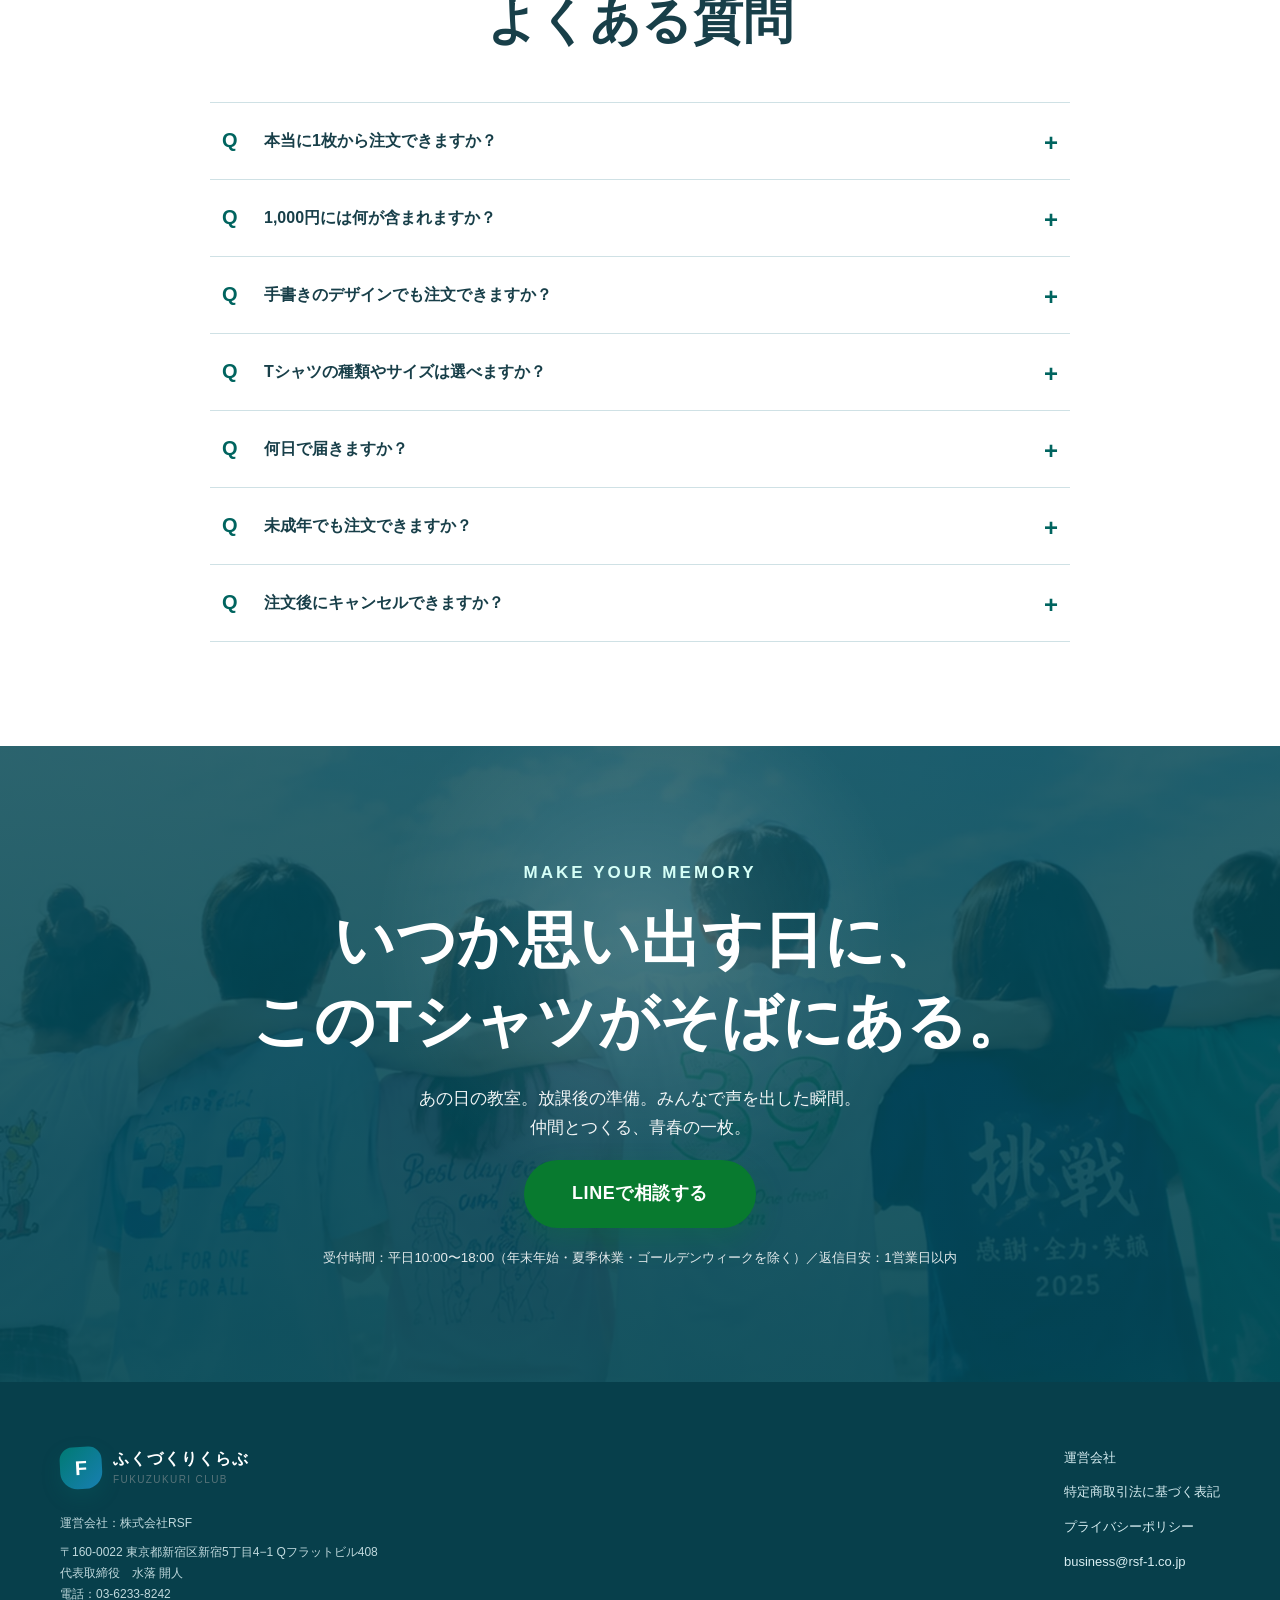
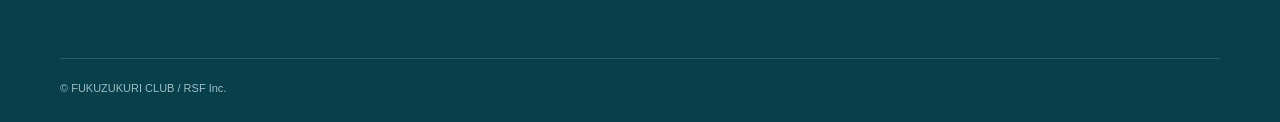
==== commit d25f8bfa: "Add files via upload" ====
--- a/index.html
+++ b/index.html
@@ -7,8 +7,8 @@
   <meta name="description" content="文化祭・体育祭・部活動のオリジナルTシャツを1枚から。片面フルカラー印刷1枚1,000円（税込）、両面1,500円（税込）。LINEで相談できます。">
   <meta name="theme-color" content="#007a73">
   <meta name="robots" content="noindex,nofollow" data-build-remove>
-  <meta property="og:title" content="ふくづくりくらぶ｜仲間とつくる、青春の一枚。">
-  <meta property="og:description" content="文化祭・体育祭・部活動のオリジナルTシャツを1枚から。">
+  <meta property="og:title" content="ふくづくりくらぶ｜1枚から・片面フルカラー1,000円">
+  <meta property="og:description" content="オリジナルTシャツを1枚から。片面フルカラー印刷1枚1,000円（税込）、データ調整込み。">
   <meta property="og:type" content="website">
   <meta property="og:locale" content="ja_JP">
   <meta name="twitter:card" content="summary_large_image">
@@ -32,8 +32,8 @@
       </a>
       <button class="menu-button" type="button" aria-expanded="false" aria-controls="global-nav">メニュー</button>
       <nav class="global-nav" id="global-nav" aria-label="メインナビゲーション">
+        <a href="#price">料金</a>
         <a href="#scene">利用シーン</a>
-        <a href="#price">料金</a>
         <a href="#spec">商品仕様</a>
         <a href="#design">デザイン</a>
         <a href="#flow">注文の流れ</a>
@@ -46,10 +46,23 @@
   <main id="main-content">
     <section class="hero" aria-labelledby="hero-title">
       <div class="container hero-grid">
-        <div class="hero-intro">
-          <p class="hero-kicker">ORIGINAL CLASS T-SHIRT</p>
-          <h1 id="hero-title"><span class="hero-line">みんなで過ごした<span class="desktop-only">今日を、</span></span><span class="hero-line mobile-only">今日を、</span><span class="hero-line">ずっと残る一枚に。</span></h1>
-          <p class="hero-lead">文化祭も、体育祭も、部活動も。<br>仲間との今を、みんなだけのTシャツへ。</p>
+        <div class="hero-copy">
+          <p class="hero-kicker"><span>小ロット対応</span> 1枚から注文OK</p>
+          <h1 id="hero-title">
+            <span class="hero-title-label">オリジナルTシャツ</span>
+            <span class="hero-title-price"><em>片面フルカラー</em><strong>1,000</strong><b>円</b><small>税込</small></span>
+          </h1>
+          <p class="hero-inclusion">Tシャツ代・印刷費・印刷用データ調整まで込み。<br>両面印刷も1枚1,500円（税込）で対応します。</p>
+          <ul class="hero-benefits" aria-label="主な特長">
+            <li>最低1枚から</li>
+            <li>フルカラー対応</li>
+            <li>手書き素案OK</li>
+          </ul>
+          <div class="hero-actions">
+            <a class="button button-line button-large" href="https://line.me/R/ti/p/%40116fanfi" target="_blank" rel="noopener">LINEで無料相談する</a>
+            <a class="text-link" href="#price">料金・条件を見る</a>
+          </div>
+          <p class="minor-note">送料は全国一律1,000円（税込）。未成年の方は、保護者の同意を得たうえでご相談・ご注文ください。</p>
         </div>
 
         <figure class="hero-media">
@@ -57,30 +70,21 @@
             <source srcset="assets/hero-people.webp" type="image/webp">
             <img src="assets/hero-people.jpg" width="1600" height="809" fetchpriority="high" decoding="async" alt="オリジナルTシャツを着て肩を組む学生たちのイメージ">
           </picture>
+          <div class="hero-photo-copy">
+            <strong>みんなで過ごした今日を、<br>ずっと残る一枚に。</strong>
+            <span>文化祭・体育祭・部活動に。</span>
+          </div>
           <figcaption>着用イメージ</figcaption>
         </figure>
-
-        <div class="hero-offer">
-          <div class="hero-price" aria-label="片面印刷1枚1,000円、税込">
-            <span>片面フルカラー印刷</span>
-            <div><small>1枚</small><strong>1,000</strong><b>円</b></div>
-            <small>税込・送料別</small>
-          </div>
-          <div class="hero-actions">
-            <a class="button button-line" href="https://line.me/R/ti/p/%40116fanfi" target="_blank" rel="noopener">LINEで相談する</a>
-            <a class="text-link" href="#price">料金を見る</a>
-          </div>
-          <p class="minor-note">未成年の方は、保護者の同意を得たうえでご相談・ご注文ください。</p>
-        </div>
       </div>
     </section>
 
     <section class="quick-facts" aria-label="サービスの特長">
       <div class="container quick-grid">
+        <div><span class="fact-icon" aria-hidden="true">￥</span><strong>片面1,000円</strong><small>税込・データ調整込み</small></div>
         <div><span class="fact-icon" aria-hidden="true">1</span><strong>1枚から注文OK</strong><small>小ロット対応</small></div>
         <div><span class="fact-icon" aria-hidden="true">彩</span><strong>フルカラー印刷</strong><small>写真・イラスト対応</small></div>
         <div><span class="fact-icon" aria-hidden="true">手</span><strong>手書き素案OK</strong><small>印刷用データに調整</small></div>
-        <div><span class="fact-icon" aria-hidden="true">送</span><strong>送料は全国一律</strong><small>1,000円（税込）</small></div>
       </div>
     </section>
 
--- a/assets/style.css
+++ b/assets/style.css
@@ -133,15 +133,10 @@
 .hero-grid {
   display: grid;
   grid-template-columns: minmax(0, 1.2fr) minmax(460px, .95fr);
-  grid-template-areas:
-    "intro media"
-    "offer media";
   align-items: center;
   column-gap: 40px;
   row-gap: 24px;
 }
-.hero-intro { grid-area: intro; position: relative; z-index: 2; align-self: end; }
-.hero-offer { grid-area: offer; align-self: start; }
 .hero-kicker {
   margin-bottom: 14px;
   color: var(--teal);
@@ -150,27 +145,8 @@
   letter-spacing: .18em;
 }
 .hero h1 {
-  margin-bottom: 22px;
-  font-size: clamp(36px, 3.7vw, 48px);
-  line-height: 1.25;
-  letter-spacing: .01em;
-}
-.hero-lead { margin-bottom: 26px; color: var(--ink-soft); font-size: 18px; }
-.hero-price {
-  width: min(440px, 100%);
-  margin-bottom: 24px;
-  padding: 20px 24px;
-  border: 1px solid #b9dcdf;
-  border-radius: 20px;
-  background: rgba(255, 255, 255, .93);
-  box-shadow: 0 16px 38px rgba(24, 78, 90, .1);
-}
-.hero-price > span { display: block; color: var(--teal-dark); font-size: 14px; font-weight: 700; }
-.hero-price > div { display: flex; align-items: baseline; gap: 7px; line-height: 1; }
-.hero-price div small { font-size: 14px; font-weight: 700; }
-.hero-price strong { color: var(--teal-dark); font-size: clamp(52px, 6vw, 76px); letter-spacing: -.05em; }
-.hero-price b { font-size: 24px; }
-.hero-price > small { display: block; margin-top: 8px; color: var(--ink-soft); font-size: 12px; }
+  margin: 0;
+}
 .hero-actions { display: flex; align-items: center; gap: 22px; }
 .text-link { color: var(--teal-dark); font-weight: 700; text-decoration: underline; text-underline-offset: 4px; }
 .minor-note { margin: 17px 0 0; color: var(--ink-soft); font-size: 13px; }
@@ -521,7 +497,6 @@
 
 @media (max-width: 1080px) {
   .global-nav { gap: 15px; font-size: 12px; }
-  .hero h1 { font-size: clamp(34px, 3.9vw, 44px); }
   .hero-grid { grid-template-columns: minmax(0, 1.15fr) minmax(430px, .95fr); column-gap: 30px; }
 }
 
@@ -545,10 +520,8 @@
   .menu-button { display: block; }
   .hero-grid {
     grid-template-columns: 1fr;
-    grid-template-areas: "intro" "media" "offer";
     gap: 28px;
   }
-  .hero-intro, .hero-offer { max-width: 760px; }
   .hero-media { max-width: 860px; }
   .quick-grid { grid-template-columns: repeat(2, 1fr); row-gap: 20px; }
   .quick-grid > div:nth-child(2) { border-right: 0; }
@@ -580,17 +553,9 @@
   .hero-grid {
     display: grid;
     grid-template-columns: 1fr;
-    grid-template-areas: "intro" "media" "offer";
     gap: 20px;
   }
-  .hero-intro, .hero-offer { width: 100%; }
   .hero-kicker { margin-bottom: 10px; font-size: 10px; }
-  .hero h1 { margin-bottom: 14px; font-size: clamp(24px, calc((100vw - 28px) / 9.7), 42px); line-height: 1.32; }
-  .hero-lead { margin-bottom: 18px; font-size: 15px; line-height: 1.7; }
-  .hero-price { margin-bottom: 18px; padding: 16px 18px; border-radius: 16px; }
-  .hero-price > span { font-size: 12px; }
-  .hero-price strong { font-size: clamp(46px, 15vw, 64px); }
-  .hero-price b { font-size: 20px; }
   .hero-actions { align-items: stretch; flex-direction: column; gap: 12px; }
   .hero-actions .button { width: 100%; }
   .text-link { text-align: center; }
@@ -665,28 +630,199 @@
   .legal-footer .container { flex-direction: column; gap: 4px; }
 }
 
-/* 380px未満（狭い窓・小型端末・プレビューペイン）でヘッダーを崩さない */
+/* 380px未満（小型端末・狭い窓・プレビューペイン）でヘッダーを崩さない */
 @media (max-width: 380px) {
   .brand { gap: 8px; }
   .brand-mark { width: 33px; height: 33px; font-size: 17px; border-radius: 11px 11px 14px 14px; }
   .brand-copy strong { font-size: 13px; letter-spacing: .03em; }
   .brand-copy small { margin-top: 3px; font-size: 7px; letter-spacing: .1em; }
   .menu-button { font-size: 12px; padding: 8px 9px; }
-  .hero-kicker { letter-spacing: .12em; }
   .eyebrow { letter-spacing: .12em; }
 }
 
 @media (prefers-reduced-motion: reduce) {
   * { scroll-behavior: auto !important; animation: none !important; transition: none !important; }
 }
-.mobile-only { display: none; }
-.desktop-only { display: inline; }
+
+/* Hero: prioritize low price and small-lot ordering */
+.hero {
+  padding: 58px 0 56px;
+  background:
+    radial-gradient(circle at 86% 4%, rgba(92, 197, 239, .2), transparent 31%),
+    linear-gradient(135deg, #f7fdff 0%, #eaf8fd 52%, #f4fcf9 100%);
+}
+.hero-grid {
+  display: grid;
+  grid-template-columns: minmax(0, .92fr) minmax(520px, 1.08fr);
+  grid-template-areas: "copy media";
+  align-items: center;
+  gap: clamp(38px, 5vw, 72px);
+}
+.hero-copy { grid-area: copy; position: relative; z-index: 2; }
+.hero-kicker {
+  display: inline-flex;
+  align-items: center;
+  gap: 10px;
+  margin: 0 0 18px;
+  color: var(--teal-dark);
+  font-size: 14px;
+  font-weight: 700;
+  letter-spacing: .05em;
+}
+.hero-kicker span {
+  display: inline-flex;
+  align-items: center;
+  min-height: 30px;
+  padding: 3px 12px;
+  border-radius: 999px;
+  color: #fff;
+  background: var(--teal-dark);
+  letter-spacing: .08em;
+}
+.hero h1 {
+  margin: 0 0 20px;
+  line-height: 1;
+  letter-spacing: 0;
+}
+.hero-title-label {
+  display: block;
+  margin-bottom: 14px;
+  color: var(--ink);
+  font-size: clamp(30px, 3vw, 43px);
+  line-height: 1.25;
+}
+.hero-title-price {
+  display: flex;
+  align-items: baseline;
+  flex-wrap: wrap;
+  gap: 6px 10px;
+  color: var(--teal-dark);
+}
+.hero-title-price em {
+  flex-basis: 100%;
+  color: var(--ink);
+  font-size: clamp(19px, 1.8vw, 25px);
+  font-style: normal;
+  line-height: 1.3;
+}
+.hero-title-price strong {
+  font-size: clamp(76px, 7.8vw, 112px);
+  line-height: .92;
+  letter-spacing: -.07em;
+}
+.hero-title-price b { font-size: clamp(28px, 3vw, 42px); }
+.hero-title-price small {
+  align-self: flex-end;
+  margin-bottom: 8px;
+  padding: 3px 8px;
+  border-radius: 5px;
+  color: #fff;
+  background: var(--teal-dark);
+  font-size: 12px;
+  line-height: 1.4;
+}
+.hero-inclusion {
+  margin: 0 0 20px;
+  color: var(--ink-soft);
+  font-size: 16px;
+  line-height: 1.8;
+}
+.hero-benefits {
+  display: flex;
+  flex-wrap: wrap;
+  gap: 9px;
+  margin: 0 0 26px;
+  padding: 0;
+  list-style: none;
+}
+.hero-benefits li {
+  position: relative;
+  padding: 7px 12px 7px 31px;
+  border: 1px solid #b8dbda;
+  border-radius: 999px;
+  color: var(--teal-dark);
+  background: rgba(255,255,255,.8);
+  font-size: 13px;
+  font-weight: 700;
+}
+.hero-benefits li::before {
+  content: "✓";
+  position: absolute;
+  left: 12px;
+  color: var(--teal-dark);
+}
+.hero-actions { display: flex; align-items: center; gap: 22px; }
+.hero-actions .button-large { min-height: 62px; padding-inline: 38px; font-size: 16px; }
+.minor-note { max-width: 560px; margin: 15px 0 0; color: #526e74; font-size: 12px; line-height: 1.65; }
+.hero-media {
+  grid-area: media;
+  position: relative;
+  min-height: 520px;
+  margin: 0;
+  overflow: hidden;
+  border-radius: 32px;
+  background: #dceff4;
+  box-shadow: 0 24px 60px rgba(18, 75, 88, .18);
+}
+.hero-media picture { display: block; height: 100%; }
+.hero-media img { width: 100%; height: 100%; min-height: 520px; object-fit: cover; object-position: 49% center; }
+.hero-media::after {
+  content: "";
+  position: absolute;
+  inset: auto 0 0;
+  height: 46%;
+  background: linear-gradient(180deg, transparent, rgba(5, 52, 65, .72));
+  pointer-events: none;
+}
+.hero-photo-copy {
+  position: absolute;
+  z-index: 2;
+  left: 32px;
+  bottom: 28px;
+  color: #fff;
+  text-shadow: 0 2px 18px rgba(0,0,0,.35);
+}
+.hero-photo-copy strong { display: block; font-size: clamp(25px, 2.5vw, 35px); line-height: 1.45; }
+.hero-photo-copy span { display: block; margin-top: 8px; font-size: 14px; }
+.hero-media figcaption { z-index: 3; }
+
+@media (max-width: 1080px) {
+  .hero-grid { grid-template-columns: minmax(0, .95fr) minmax(450px, 1.05fr); gap: 34px; }
+  .hero-media, .hero-media img { min-height: 470px; }
+}
+
+@media (max-width: 960px) {
+  .hero { padding: 46px 0 48px; }
+  .hero-grid {
+    grid-template-columns: 1fr;
+    grid-template-areas: "copy" "media";
+    gap: 30px;
+  }
+  .hero-copy { max-width: 760px; }
+  .hero-media { max-width: none; min-height: 420px; }
+  .hero-media img { min-height: 420px; }
+}
+
 @media (max-width: 720px) {
-  .mobile-only { display: block; }
-  .desktop-only { display: none; }
-}
-.hero-line { display: block; }
-.hero-line.mobile-only { display: none; }
-@media (max-width: 720px) {
-  .hero-line.mobile-only { display: block; }
-}
+  .hero { padding: 30px 0 34px; }
+  .hero-grid { gap: 24px; }
+  .hero-kicker { margin-bottom: 13px; font-size: 12px; }
+  .hero-kicker span { min-height: 26px; padding-inline: 10px; font-size: 11px; }
+  .hero-title-label { margin-bottom: 10px; font-size: clamp(25px, 7.7vw, 34px); }
+  .hero-title-price { gap: 4px 7px; }
+  .hero-title-price em { font-size: 17px; }
+  .hero-title-price strong { font-size: clamp(67px, 22vw, 92px); }
+  .hero-title-price b { font-size: 28px; }
+  .hero-title-price small { margin-bottom: 5px; font-size: 10px; }
+  .hero-inclusion { margin-bottom: 17px; font-size: 14px; }
+  .hero-benefits { gap: 7px; margin-bottom: 20px; }
+  .hero-benefits li { padding: 6px 10px 6px 28px; font-size: 11px; }
+  .hero-benefits li::before { left: 10px; }
+  .hero-actions { flex-direction: column; align-items: stretch; gap: 10px; }
+  .hero-actions .button-large { width: 100%; min-height: 56px; padding-inline: 20px; font-size: 15px; }
+  .hero-media { min-height: 300px; border-radius: 22px; }
+  .hero-media img { min-height: 300px; object-position: 52% center; }
+  .hero-photo-copy { left: 20px; bottom: 20px; }
+  .hero-photo-copy strong { font-size: 23px; }
+  .hero-photo-copy span { font-size: 12px; }
+}
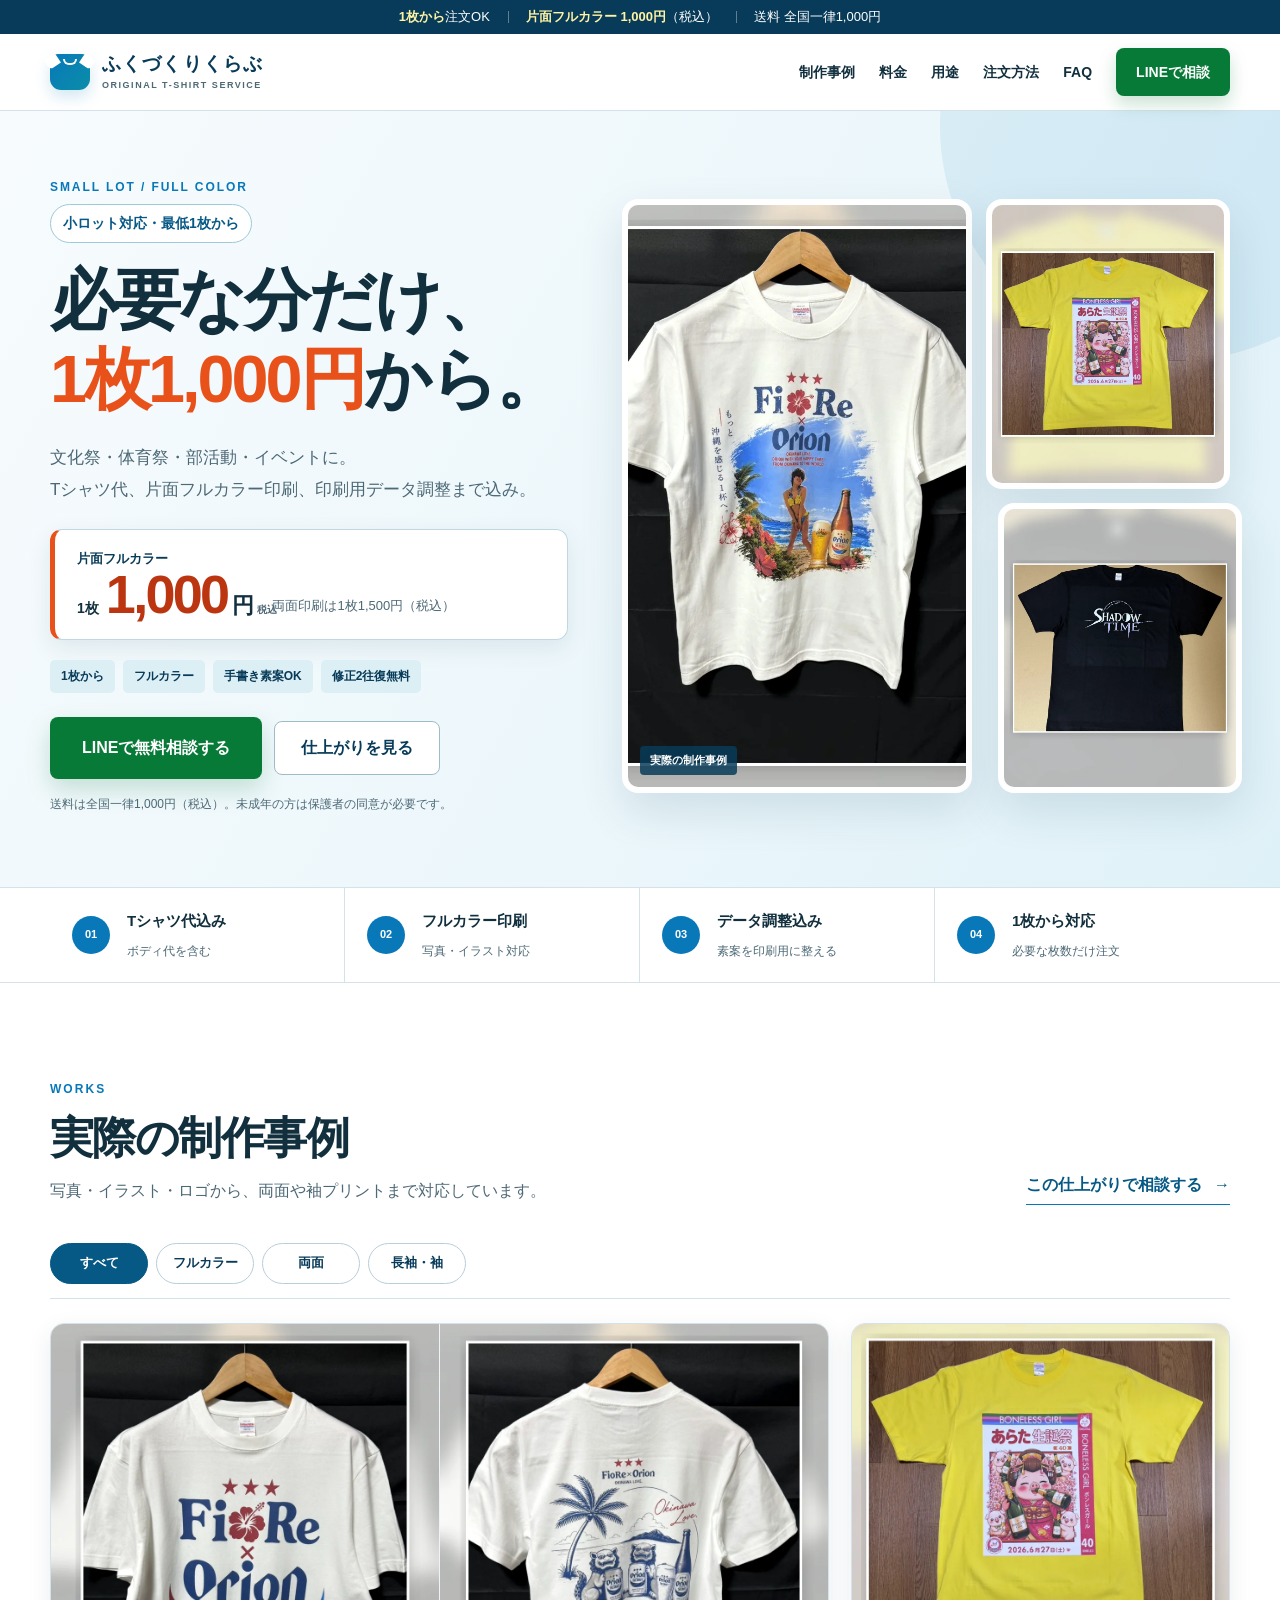
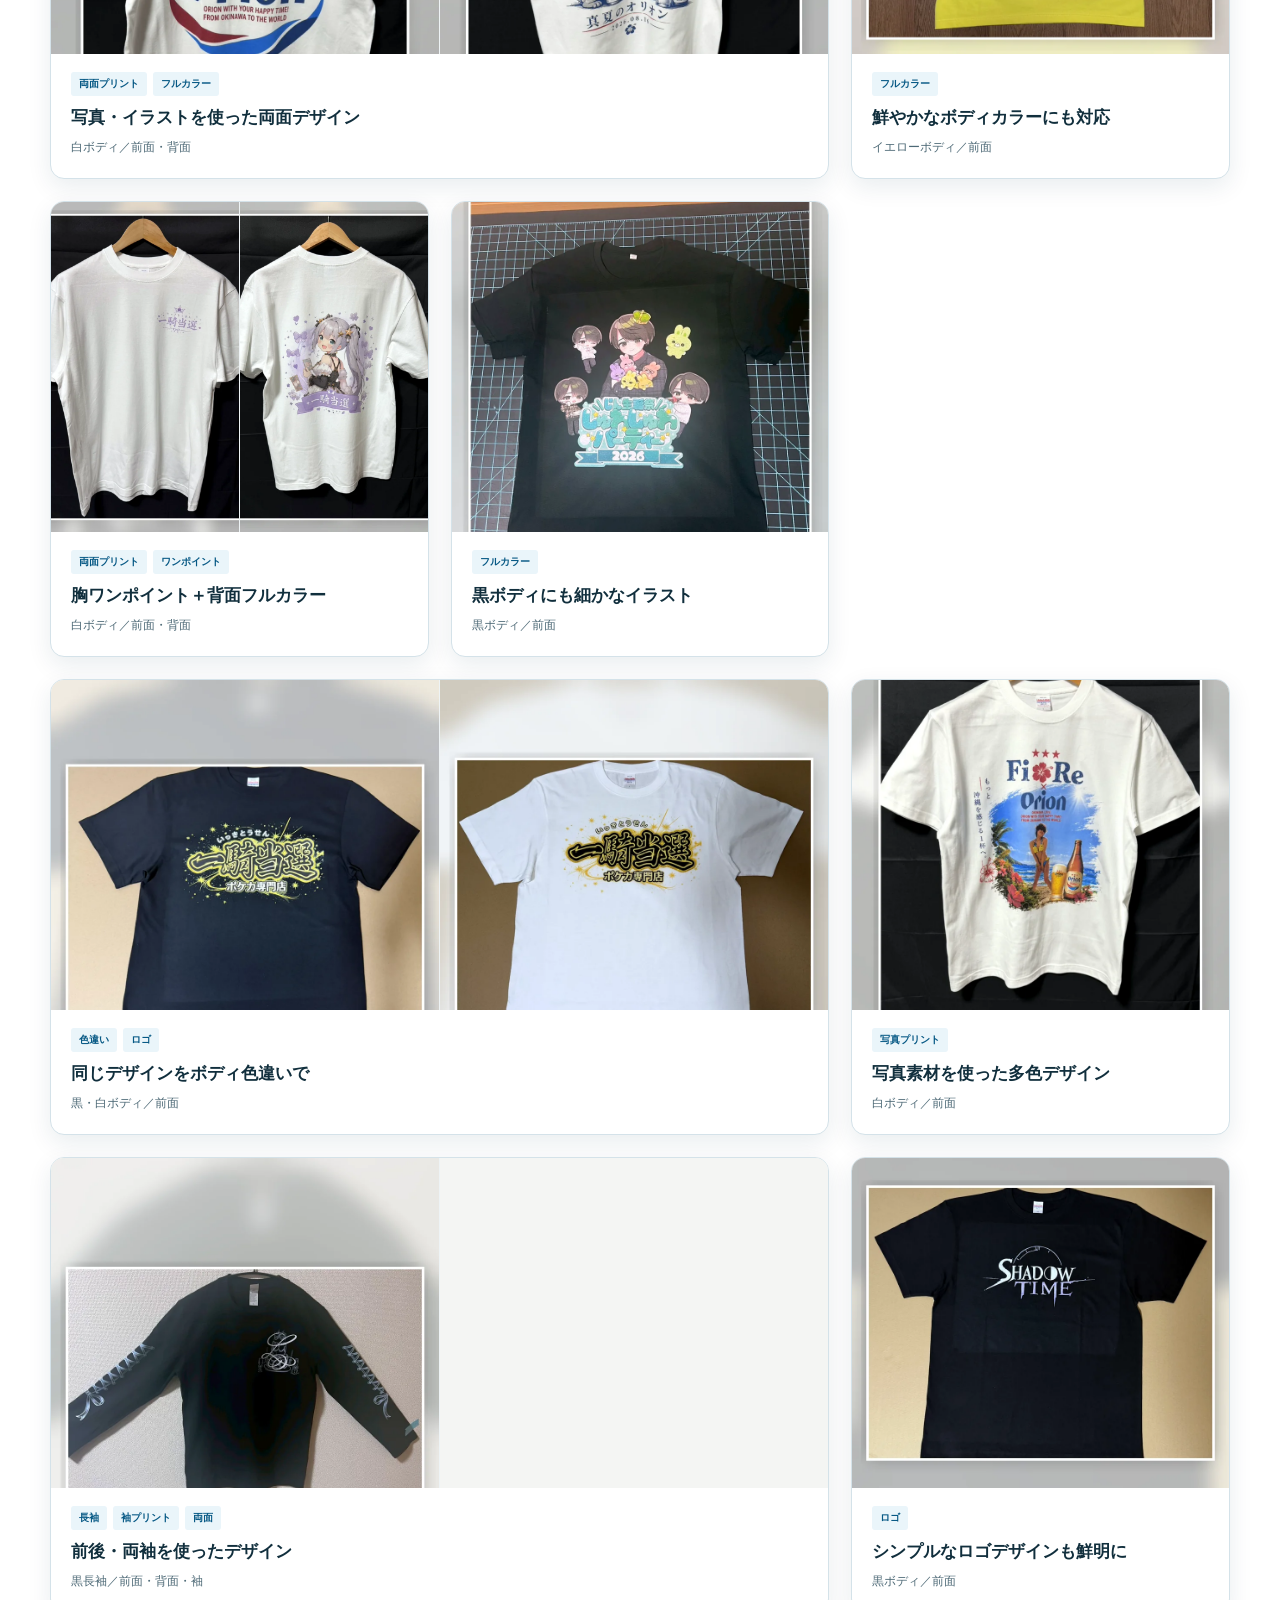
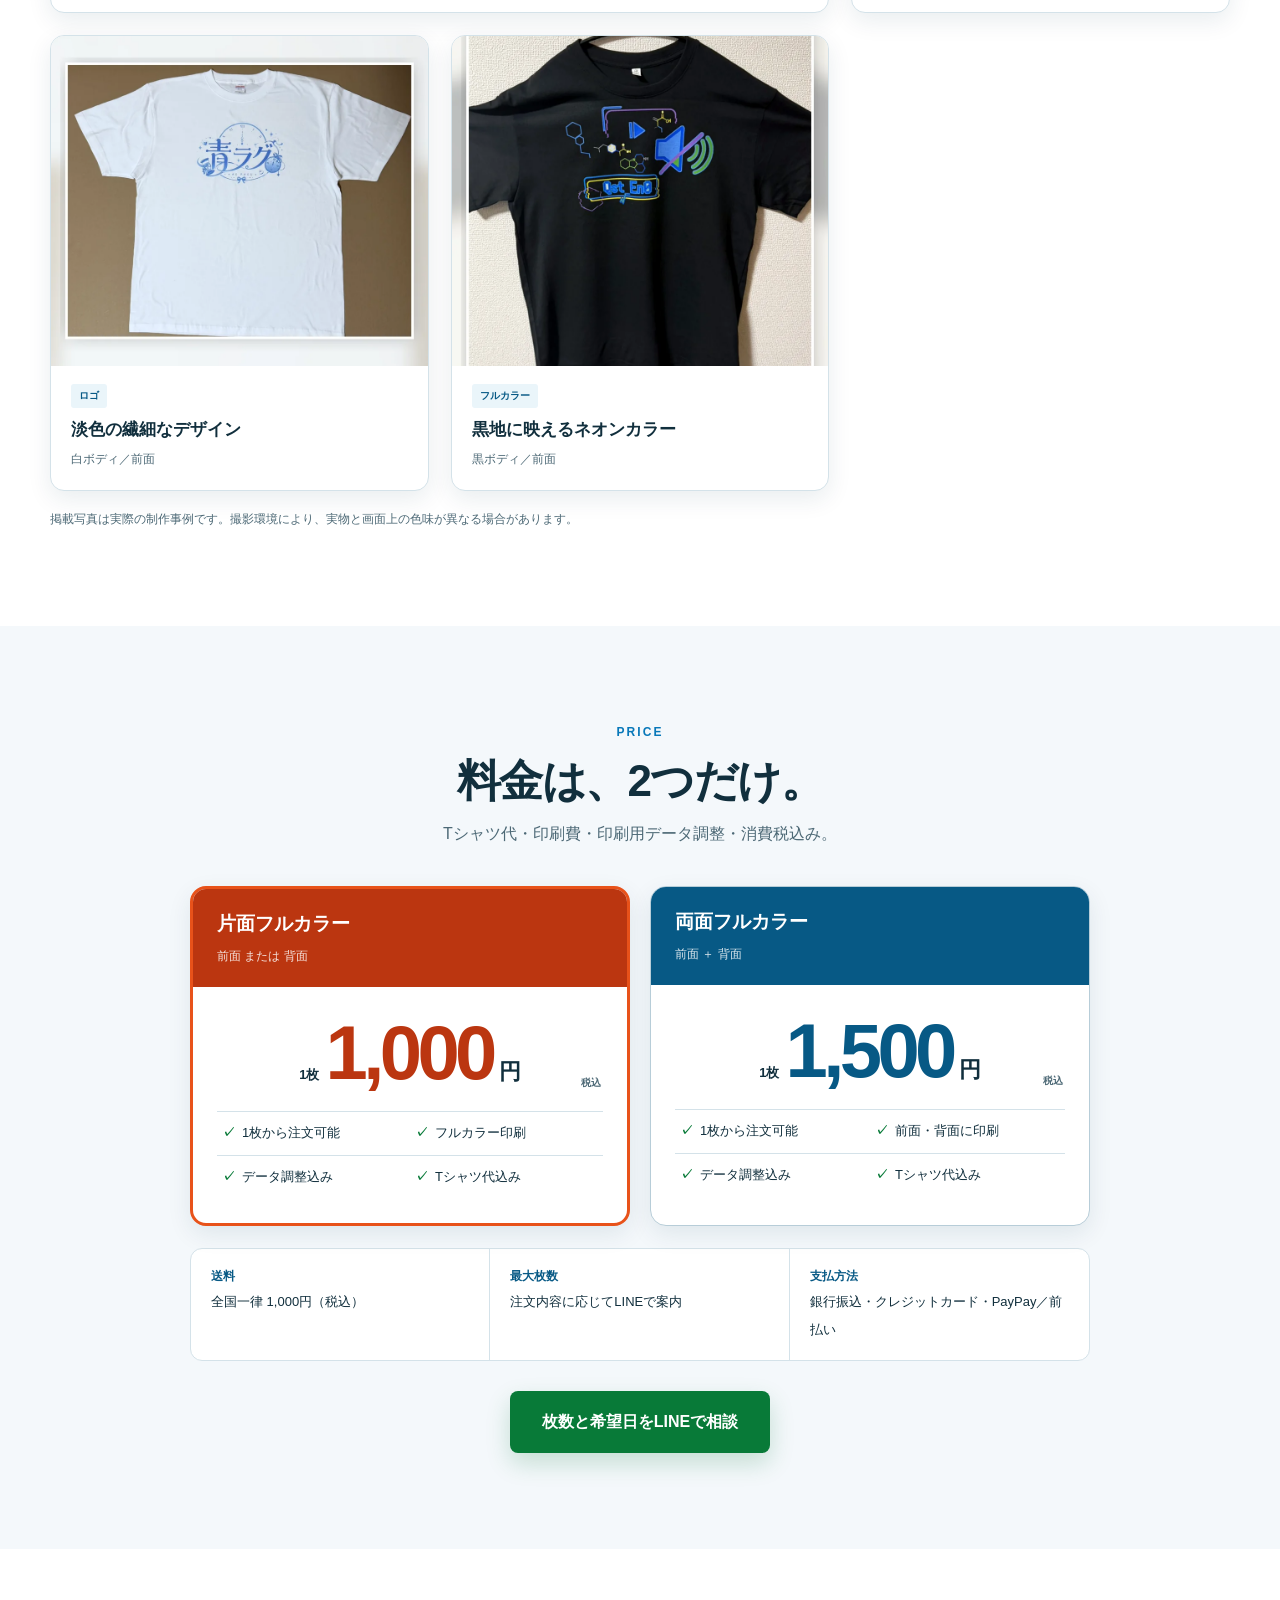
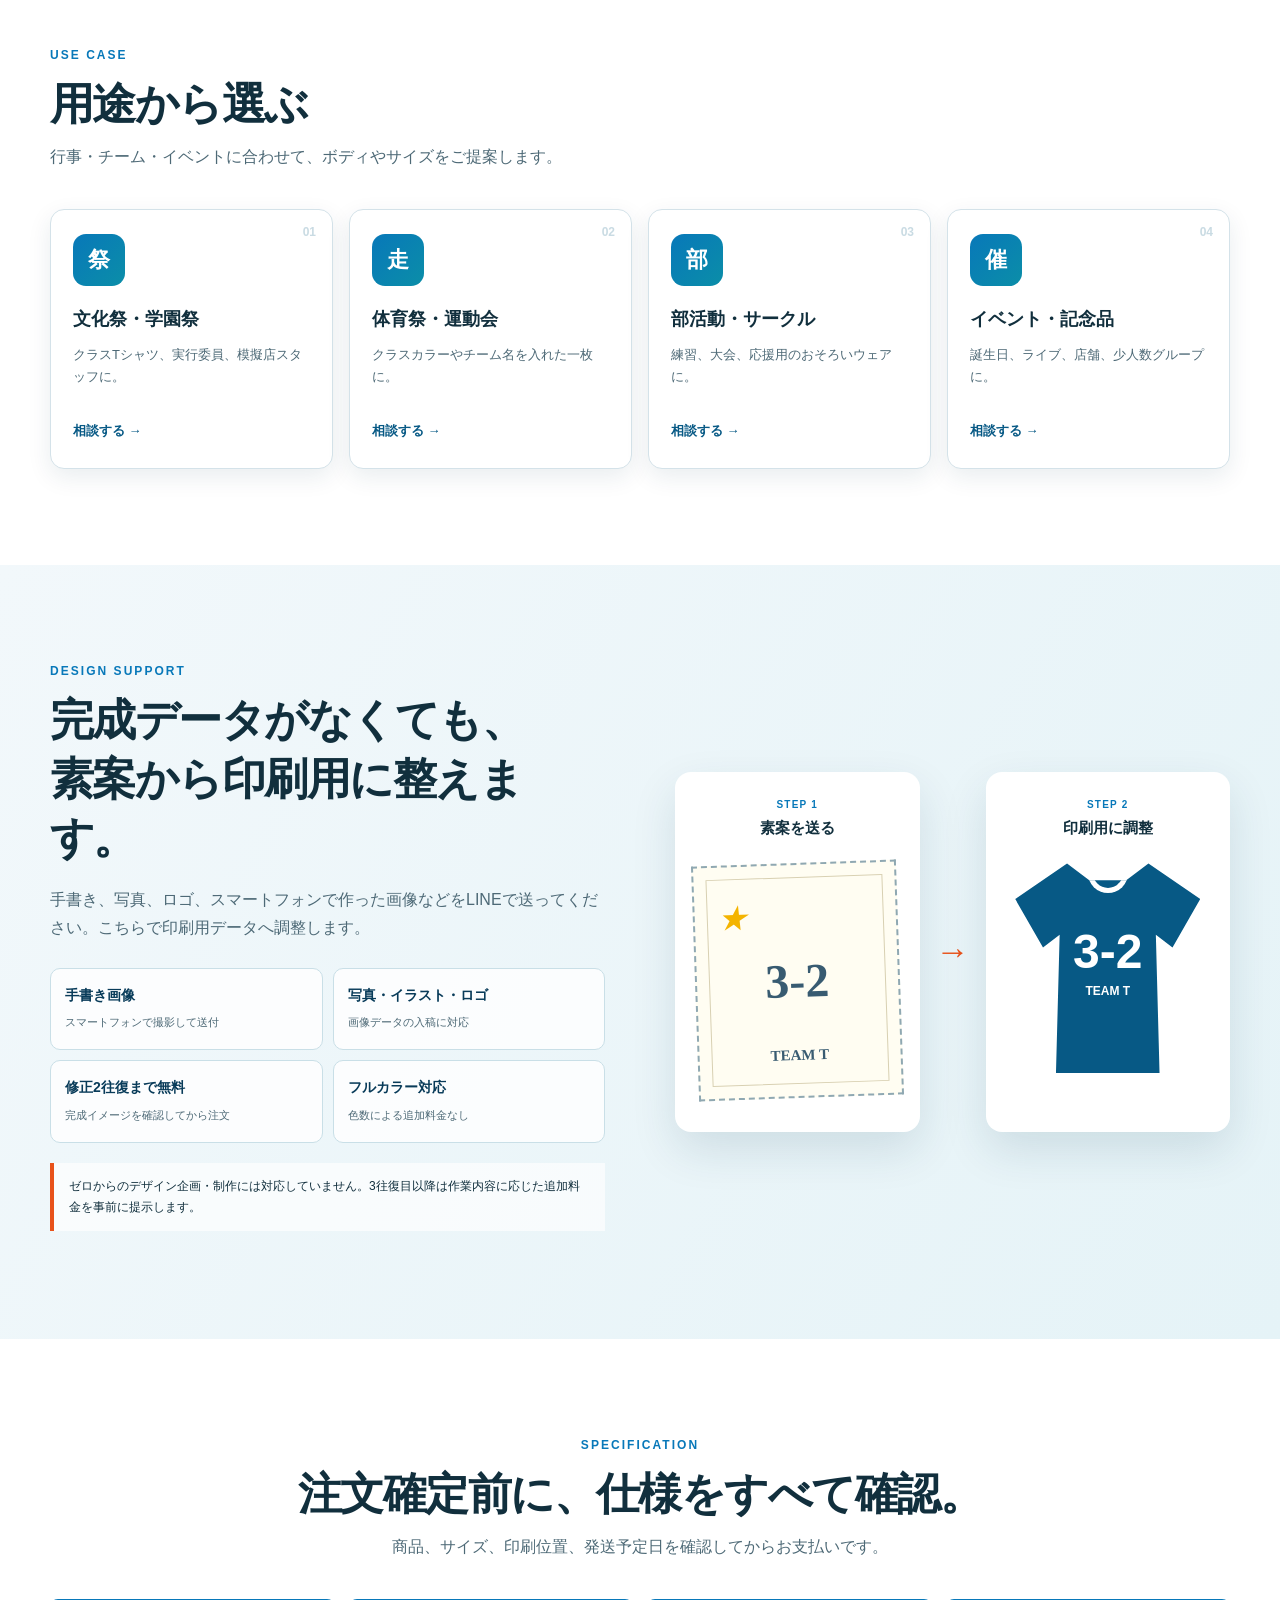
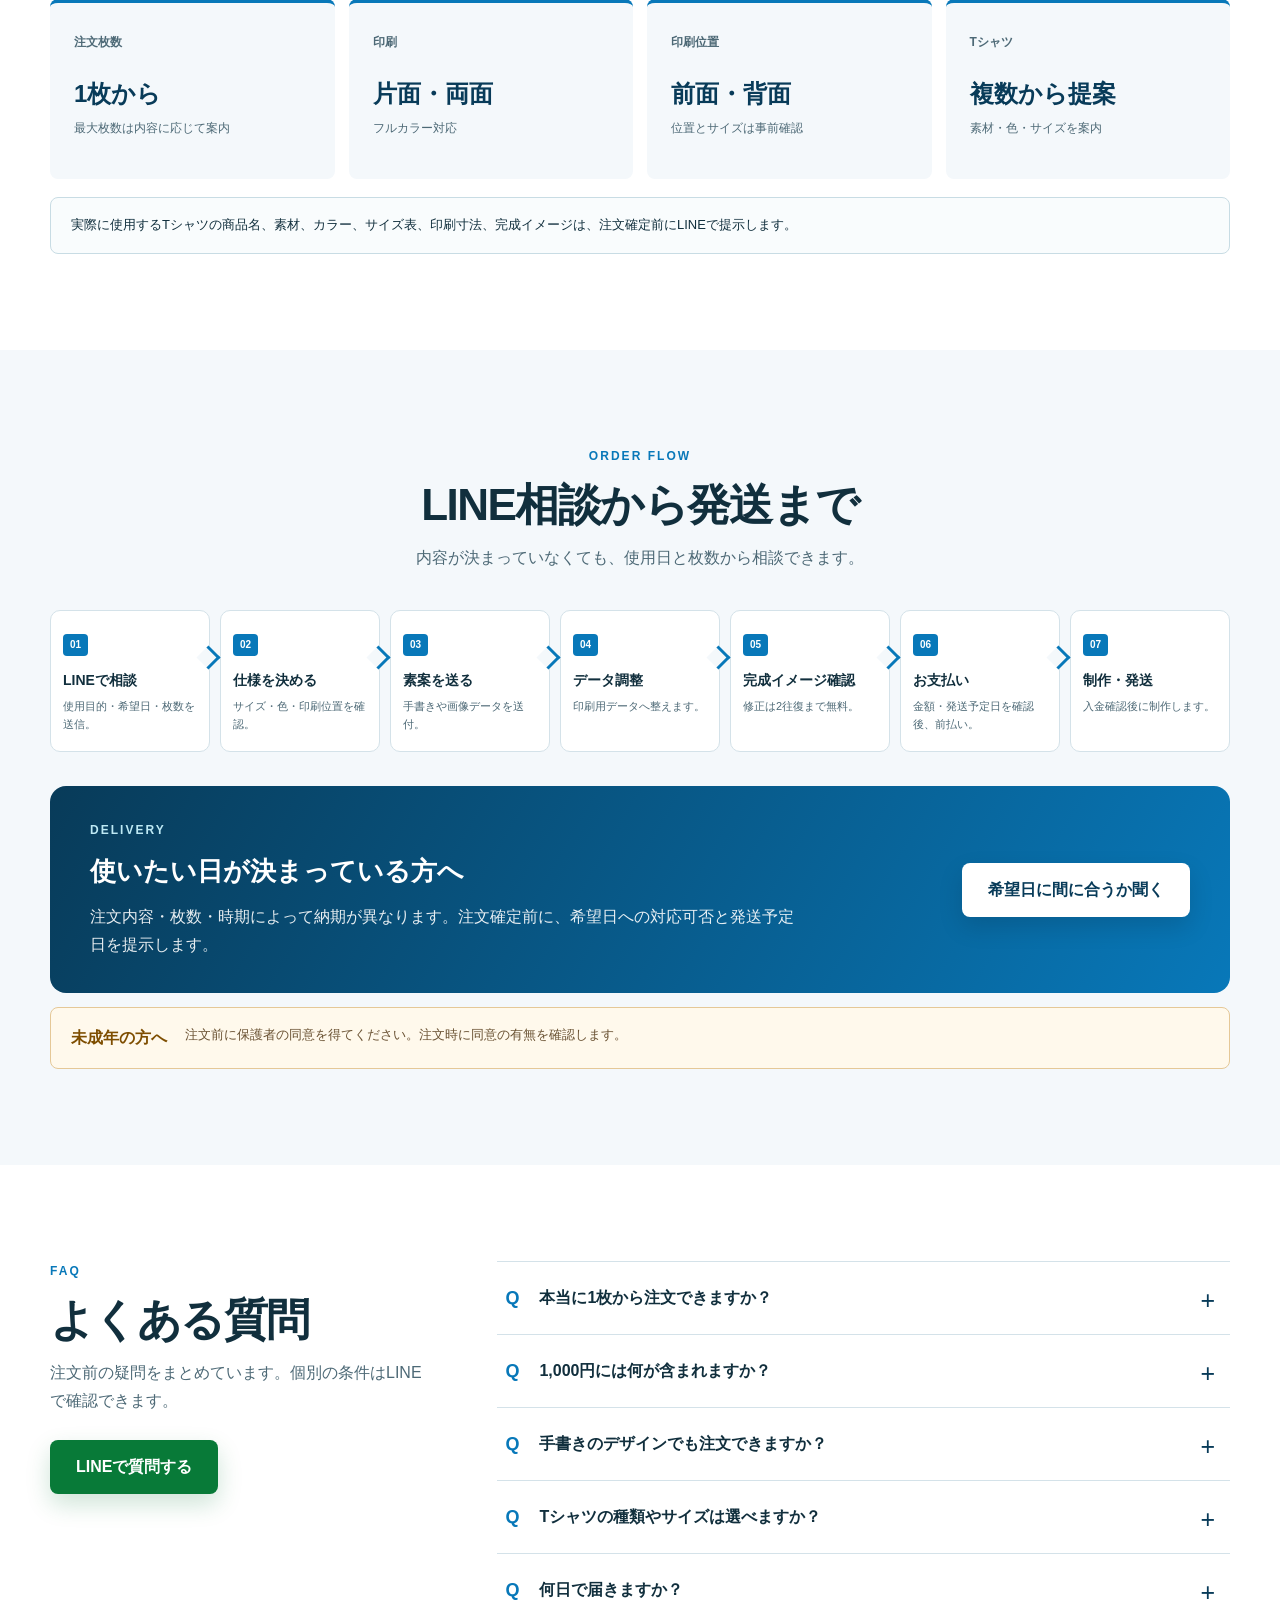
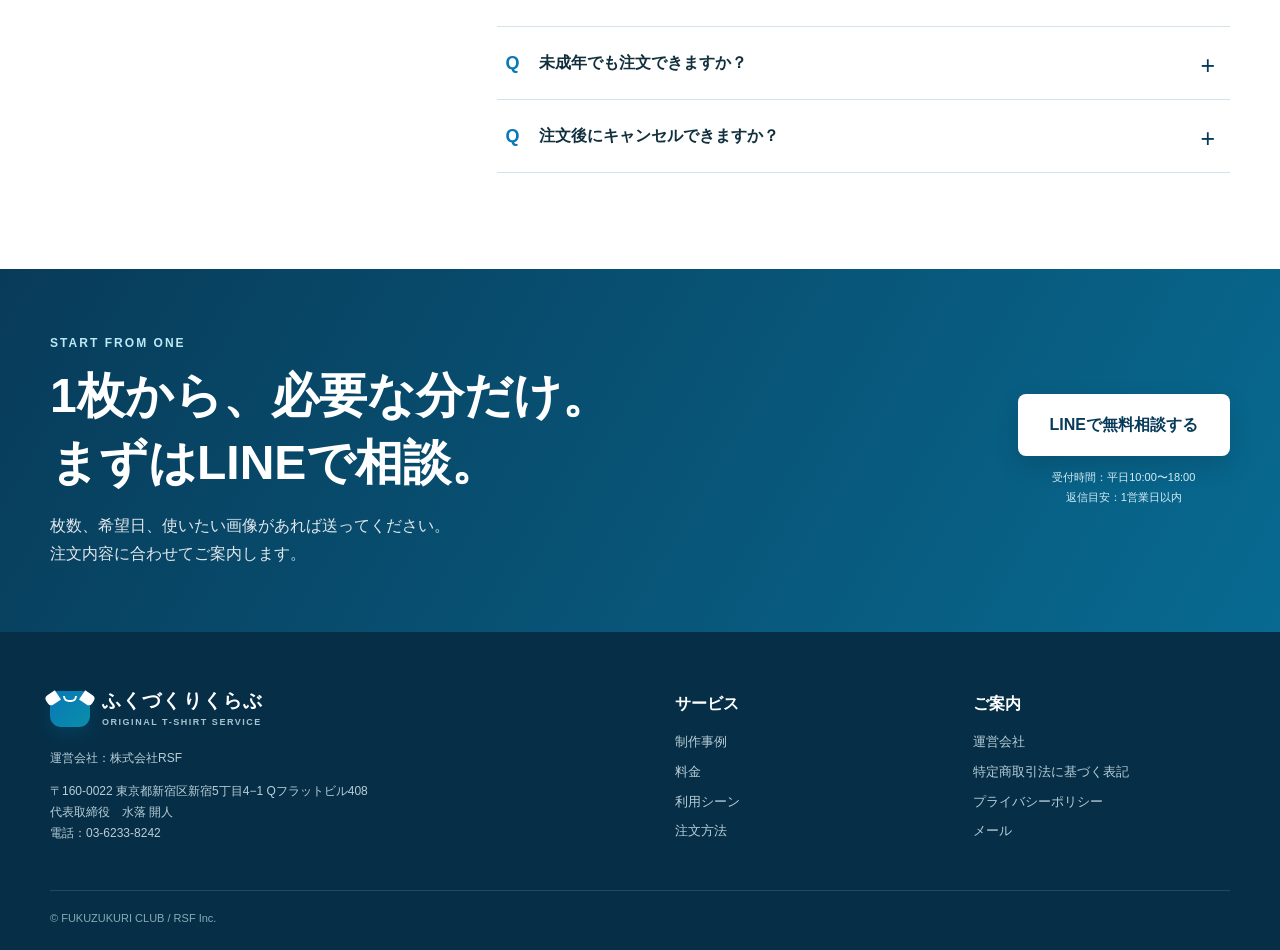
==== commit 6ccc4027: "Add files via upload" ====
--- a/index.html
+++ b/index.html
@@ -4,41 +4,45 @@
   <meta charset="utf-8">
   <meta name="viewport" content="width=device-width, initial-scale=1">
   <title>ふくづくりくらぶ｜1枚から作れるオリジナルTシャツ</title>
-  <meta name="description" content="文化祭・体育祭・部活動のオリジナルTシャツを1枚から。片面フルカラー印刷1枚1,000円（税込）、両面1,500円（税込）。LINEで相談できます。">
-  <meta name="theme-color" content="#007a73">
+  <meta name="description" content="オリジナルTシャツを1枚から。片面フルカラー1枚1,000円（税込）、両面1,500円（税込）。Tシャツ代・印刷費・印刷用データ調整込み。LINEで相談できます。">
+  <meta name="theme-color" content="#075985">
   <meta name="robots" content="noindex,nofollow" data-build-remove>
   <meta property="og:title" content="ふくづくりくらぶ｜1枚から・片面フルカラー1,000円">
-  <meta property="og:description" content="オリジナルTシャツを1枚から。片面フルカラー印刷1枚1,000円（税込）、データ調整込み。">
+  <meta property="og:description" content="小ロット対応。Tシャツ代・フルカラー印刷・印刷用データ調整込み。">
   <meta property="og:type" content="website">
   <meta property="og:locale" content="ja_JP">
   <meta name="twitter:card" content="summary_large_image">
   <link rel="icon" href="assets/favicon.svg" type="image/svg+xml">
   <link rel="apple-touch-icon" href="assets/icon-192.png">
   <link rel="manifest" href="site.webmanifest">
-  <link rel="preload" href="assets/hero-people.webp" as="image" type="image/webp">
+  <link rel="preload" href="assets/works/orion-photo.webp" as="image" type="image/webp">
   <link rel="stylesheet" href="assets/style.css">
 </head>
 <body>
   <a class="skip-link" href="#main-content">本文へ移動</a>
 
+  <div class="announcement" aria-label="主なサービス条件">
+    <div class="container announcement-inner">
+      <span><b>1枚から</b>注文OK</span>
+      <span><b>片面フルカラー 1,000円</b>（税込）</span>
+      <span>送料 全国一律1,000円</span>
+    </div>
+  </div>
+
   <header class="site-header" id="top">
     <div class="container header-inner">
       <a class="brand" href="#top" aria-label="ふくづくりくらぶ トップへ">
-        <span class="brand-mark" aria-hidden="true">F</span>
-        <span class="brand-copy">
-          <strong>ふくづくりくらぶ</strong>
-          <small>FUKUZUKURI CLUB</small>
-        </span>
+        <span class="brand-symbol" aria-hidden="true"><i></i></span>
+        <span class="brand-copy"><strong>ふくづくりくらぶ</strong><small>ORIGINAL T-SHIRT SERVICE</small></span>
       </a>
-      <button class="menu-button" type="button" aria-expanded="false" aria-controls="global-nav">メニュー</button>
+      <button class="menu-button" type="button" aria-expanded="false" aria-controls="global-nav"><span></span><span></span><span></span><b>メニュー</b></button>
       <nav class="global-nav" id="global-nav" aria-label="メインナビゲーション">
+        <a href="#works">制作事例</a>
         <a href="#price">料金</a>
-        <a href="#scene">利用シーン</a>
-        <a href="#spec">商品仕様</a>
-        <a href="#design">デザイン</a>
-        <a href="#flow">注文の流れ</a>
-        <a href="#faq">よくある質問</a>
-        <a class="nav-line" href="https://line.me/R/ti/p/%40116fanfi" target="_blank" rel="noopener">LINEで相談する</a>
+        <a href="#scene">用途</a>
+        <a href="#flow">注文方法</a>
+        <a href="#faq">FAQ</a>
+        <a class="nav-line" href="https://line.me/R/ti/p/%40116fanfi" target="_blank" rel="noopener">LINEで相談</a>
       </nav>
     </div>
   </header>
@@ -47,177 +51,180 @@
     <section class="hero" aria-labelledby="hero-title">
       <div class="container hero-grid">
         <div class="hero-copy">
-          <p class="hero-kicker"><span>小ロット対応</span> 1枚から注文OK</p>
-          <h1 id="hero-title">
-            <span class="hero-title-label">オリジナルTシャツ</span>
-            <span class="hero-title-price"><em>片面フルカラー</em><strong>1,000</strong><b>円</b><small>税込</small></span>
-          </h1>
-          <p class="hero-inclusion">Tシャツ代・印刷費・印刷用データ調整まで込み。<br>両面印刷も1枚1,500円（税込）で対応します。</p>
-          <ul class="hero-benefits" aria-label="主な特長">
-            <li>最低1枚から</li>
-            <li>フルカラー対応</li>
-            <li>手書き素案OK</li>
+          <p class="hero-label">SMALL LOT / FULL COLOR</p>
+          <p class="hero-badge">小ロット対応・最低1枚から</p>
+          <h1 id="hero-title">必要な分だけ、<br><span>1枚1,000円</span>から。</h1>
+          <p class="hero-sub">文化祭・体育祭・部活動・イベントに。<br>Tシャツ代、片面フルカラー印刷、印刷用データ調整まで込み。</p>
+          <div class="hero-price" aria-label="片面印刷の価格">
+            <div><small>片面フルカラー</small><strong><em>1枚</em>1,000<span>円</span></strong><b>税込</b></div>
+            <p>両面印刷は1枚1,500円（税込）</p>
+            <img class="hero-price-thumb" src="assets/works/orion-photo.webp" width="900" height="1080" decoding="async" alt="">
+          </div>
+          <ul class="hero-points" aria-label="サービスの特長">
+            <li>1枚から</li><li>フルカラー</li><li>手書き素案OK</li><li>修正2往復無料</li>
           </ul>
           <div class="hero-actions">
             <a class="button button-line button-large" href="https://line.me/R/ti/p/%40116fanfi" target="_blank" rel="noopener">LINEで無料相談する</a>
-            <a class="text-link" href="#price">料金・条件を見る</a>
+            <a class="button button-sub" href="#works">仕上がりを見る</a>
           </div>
-          <p class="minor-note">送料は全国一律1,000円（税込）。未成年の方は、保護者の同意を得たうえでご相談・ご注文ください。</p>
-        </div>
-
-        <figure class="hero-media">
-          <picture>
-            <source srcset="assets/hero-people.webp" type="image/webp">
-            <img src="assets/hero-people.jpg" width="1600" height="809" fetchpriority="high" decoding="async" alt="オリジナルTシャツを着て肩を組む学生たちのイメージ">
-          </picture>
-          <div class="hero-photo-copy">
-            <strong>みんなで過ごした今日を、<br>ずっと残る一枚に。</strong>
-            <span>文化祭・体育祭・部活動に。</span>
-          </div>
-          <figcaption>着用イメージ</figcaption>
-        </figure>
-      </div>
-    </section>
-
-    <section class="quick-facts" aria-label="サービスの特長">
-      <div class="container quick-grid">
-        <div><span class="fact-icon" aria-hidden="true">￥</span><strong>片面1,000円</strong><small>税込・データ調整込み</small></div>
-        <div><span class="fact-icon" aria-hidden="true">1</span><strong>1枚から注文OK</strong><small>小ロット対応</small></div>
-        <div><span class="fact-icon" aria-hidden="true">彩</span><strong>フルカラー印刷</strong><small>写真・イラスト対応</small></div>
-        <div><span class="fact-icon" aria-hidden="true">手</span><strong>手書き素案OK</strong><small>印刷用データに調整</small></div>
-      </div>
-    </section>
-
-    <section class="section story" id="story">
-      <div class="container narrow center">
-        <p class="eyebrow">OUR STORY</p>
-        <h2>同じTシャツを着るだけで、<br>心は少し近くなる。</h2>
-        <p class="lead">笑った日も、ぶつかった日も、本気になった日も。準備から本番まで一緒に過ごした時間は、きっと忘れない。ふくづくりくらぶは、仲間との一度きりの時間を、ずっと残る一枚にします。</p>
-        <div class="handline" aria-hidden="true"></div>
+          <p class="minor-note">送料は全国一律1,000円（税込）。未成年の方は保護者の同意が必要です。</p>
+        </div>
+
+        <div class="hero-showcase" aria-label="実際の制作事例">
+          <figure class="hero-work hero-work-main"><img src="assets/works/orion-photo.webp" width="900" height="1080" fetchpriority="high" decoding="async" alt="沖縄をテーマにしたフルカラープリントTシャツの制作事例"><figcaption>実際の制作事例</figcaption></figure>
+          <figure class="hero-work"><img src="assets/works/boneless-yellow.webp" width="900" height="1080" decoding="async" alt="黄色いTシャツへのフルカラープリント制作事例"></figure>
+          <figure class="hero-work"><img src="assets/works/shadow-time.webp" width="900" height="1080" decoding="async" alt="黒いTシャツへのロゴプリント制作事例"></figure>
+          <figure class="hero-work"><img src="assets/works/anime-back.webp" width="900" height="1080" decoding="async" alt="白いTシャツの背面フルカラープリント制作事例"></figure>
+        </div>
+      </div>
+    </section>
+
+    <section class="service-strip" aria-label="料金に含まれるもの">
+      <div class="container service-strip-grid">
+        <div><span aria-hidden="true">01</span><strong>Tシャツ代込み</strong><small>ボディ代を含む</small></div>
+        <div><span aria-hidden="true">02</span><strong>フルカラー印刷</strong><small>写真・イラスト対応</small></div>
+        <div><span aria-hidden="true">03</span><strong>データ調整込み</strong><small>素案を印刷用に整える</small></div>
+        <div><span aria-hidden="true">04</span><strong>1枚から対応</strong><small>必要な枚数だけ注文</small></div>
+      </div>
+    </section>
+
+    <section class="section works-section" id="works">
+      <div class="container">
+        <div class="section-heading heading-row">
+          <div><p class="eyebrow">WORKS</p><h2>実際の制作事例</h2><p>写真・イラスト・ロゴから、両面や袖プリントまで対応しています。</p></div>
+          <a class="heading-link" href="https://line.me/R/ti/p/%40116fanfi" target="_blank" rel="noopener">この仕上がりで相談する <span>→</span></a>
+        </div>
+
+        <div class="work-filters" role="group" aria-label="制作事例を絞り込む">
+          <button class="is-active" type="button" data-work-filter="all" aria-pressed="true">すべて</button>
+          <button type="button" data-work-filter="fullcolor" aria-pressed="false">フルカラー</button>
+          <button type="button" data-work-filter="double" aria-pressed="false">両面</button>
+          <button type="button" data-work-filter="sleeve" aria-pressed="false">長袖・袖</button>
+        </div>
+
+        <div class="works-grid">
+          <article class="work-card work-card-wide" data-work-category="fullcolor double">
+            <div class="work-images pair"><img src="assets/works/orion-front.webp" width="900" height="1080" loading="lazy" decoding="async" alt="FioreとOrionの白Tシャツ前面"><img src="assets/works/orion-back.webp" width="900" height="1080" loading="lazy" decoding="async" alt="FioreとOrionの白Tシャツ背面"></div>
+            <div class="work-info"><div><span>両面プリント</span><span>フルカラー</span></div><h3>写真・イラストを使った両面デザイン</h3><p>白ボディ／前面・背面</p></div>
+          </article>
+
+          <article class="work-card" data-work-category="fullcolor">
+            <div class="work-images"><img src="assets/works/boneless-yellow.webp" width="900" height="1080" loading="lazy" decoding="async" alt="黄色いTシャツへのフルカラープリント"></div>
+            <div class="work-info"><div><span>フルカラー</span></div><h3>鮮やかなボディカラーにも対応</h3><p>イエローボディ／前面</p></div>
+          </article>
+
+          <article class="work-card" data-work-category="fullcolor double">
+            <div class="work-images pair"><img src="assets/works/anime-front.webp" width="900" height="1080" loading="lazy" decoding="async" alt="白いTシャツの胸ワンポイント"><img src="assets/works/anime-back.webp" width="900" height="1080" loading="lazy" decoding="async" alt="白いTシャツの背面イラスト"></div>
+            <div class="work-info"><div><span>両面プリント</span><span>ワンポイント</span></div><h3>胸ワンポイント＋背面フルカラー</h3><p>白ボディ／前面・背面</p></div>
+          </article>
+
+          <article class="work-card" data-work-category="fullcolor">
+            <div class="work-images"><img src="assets/works/birthday-black.webp" width="900" height="1080" loading="lazy" decoding="async" alt="黒いTシャツへのキャラクターフルカラープリント"></div>
+            <div class="work-info"><div><span>フルカラー</span></div><h3>黒ボディにも細かなイラスト</h3><p>黒ボディ／前面</p></div>
+          </article>
+
+          <article class="work-card work-card-wide" data-work-category="fullcolor double">
+            <div class="work-images pair"><img src="assets/works/one-shot-black.webp" width="900" height="1080" loading="lazy" decoding="async" alt="黒Tシャツへのロゴプリント"><img src="assets/works/one-shot-white.webp" width="900" height="1080" loading="lazy" decoding="async" alt="白Tシャツへのロゴプリント"></div>
+            <div class="work-info"><div><span>色違い</span><span>ロゴ</span></div><h3>同じデザインをボディ色違いで</h3><p>黒・白ボディ／前面</p></div>
+          </article>
+
+          <article class="work-card" data-work-category="fullcolor">
+            <div class="work-images"><img src="assets/works/orion-photo.webp" width="900" height="1080" loading="lazy" decoding="async" alt="写真を使った白Tシャツのフルカラープリント"></div>
+            <div class="work-info"><div><span>写真プリント</span></div><h3>写真素材を使った多色デザイン</h3><p>白ボディ／前面</p></div>
+          </article>
+
+          <article class="work-card work-card-wide" data-work-category="sleeve double">
+            <div class="work-images pair landscape"><img src="assets/works/longsleeve-front.webp" width="900" height="1080" loading="lazy" decoding="async" alt="黒い長袖Tシャツの前面と袖プリント"><img src="assets/works/longsleeve-back.webp" width="900" height="1080" loading="lazy" decoding="async" alt="黒い長袖Tシャツの背面と袖プリント"></div>
+            <div class="work-info"><div><span>長袖</span><span>袖プリント</span><span>両面</span></div><h3>前後・両袖を使ったデザイン</h3><p>黒長袖／前面・背面・袖</p></div>
+          </article>
+
+          <article class="work-card" data-work-category="fullcolor">
+            <div class="work-images"><img src="assets/works/shadow-time.webp" width="900" height="1080" loading="lazy" decoding="async" alt="黒いTシャツへの白と紫のロゴプリント"></div>
+            <div class="work-info"><div><span>ロゴ</span></div><h3>シンプルなロゴデザインも鮮明に</h3><p>黒ボディ／前面</p></div>
+          </article>
+
+          <article class="work-card" data-work-category="fullcolor">
+            <div class="work-images"><img src="assets/works/ao-ragu.webp" width="900" height="1080" loading="lazy" decoding="async" alt="白いTシャツへの青いロゴプリント"></div>
+            <div class="work-info"><div><span>ロゴ</span></div><h3>淡色の繊細なデザイン</h3><p>白ボディ／前面</p></div>
+          </article>
+
+          <article class="work-card" data-work-category="fullcolor">
+            <div class="work-images"><img src="assets/works/lost-end.webp" width="900" height="1080" loading="lazy" decoding="async" alt="黒Tシャツへのネオンカラー風プリント"></div>
+            <div class="work-info"><div><span>フルカラー</span></div><h3>黒地に映えるネオンカラー</h3><p>黒ボディ／前面</p></div>
+          </article>
+        </div>
+        <p class="works-note">掲載写真は実際の制作事例です。撮影環境により、実物と画面上の色味が異なる場合があります。</p>
+      </div>
+    </section>
+
+    <section class="section price-section" id="price">
+      <div class="container">
+        <div class="section-heading center"><p class="eyebrow">PRICE</p><h2>料金は、2つだけ。</h2><p>Tシャツ代・印刷費・印刷用データ調整・消費税込み。</p></div>
+        <div class="price-grid">
+          <article class="price-card featured"><div class="price-card-head"><p>片面フルカラー</p><span>前面 または 背面</span></div><div class="price"><small>1枚</small><strong>1,000</strong><span>円</span><b>税込</b></div><ul><li>1枚から注文可能</li><li>フルカラー印刷</li><li>データ調整込み</li><li>Tシャツ代込み</li></ul></article>
+          <article class="price-card"><div class="price-card-head"><p>両面フルカラー</p><span>前面 ＋ 背面</span></div><div class="price"><small>1枚</small><strong>1,500</strong><span>円</span><b>税込</b></div><ul><li>1枚から注文可能</li><li>前面・背面に印刷</li><li>データ調整込み</li><li>Tシャツ代込み</li></ul></article>
+        </div>
+        <div class="price-notes">
+          <div><strong>送料</strong><span>全国一律 1,000円（税込）</span></div>
+          <div><strong>最大枚数</strong><span>注文内容に応じてLINEで案内</span></div>
+          <div><strong>支払方法</strong><span>銀行振込・クレジットカード・PayPay／前払い</span></div>
+        </div>
+        <div class="center section-cta"><a class="button button-line button-large" href="https://line.me/R/ti/p/%40116fanfi" target="_blank" rel="noopener">枚数と希望日をLINEで相談</a></div>
       </div>
     </section>
 
     <section class="section scene-section" id="scene">
       <div class="container">
-        <div class="section-heading">
-          <p class="eyebrow">SCENE</p>
-          <h2>青春の、いろんな瞬間に。</h2>
-          <p>クラス、部活、友達同士。少ない枚数でも気軽に作れます。</p>
-        </div>
+        <div class="section-heading heading-row"><div><p class="eyebrow">USE CASE</p><h2>用途から選ぶ</h2><p>行事・チーム・イベントに合わせて、ボディやサイズをご提案します。</p></div></div>
         <div class="scene-grid">
-          <article class="scene-card scene-festival">
-            <span class="scene-number">01</span>
-            <div><p>文化祭・学園祭</p><h3>準備の日から、本番まで。</h3><span>クラスや実行委員会のおそろいTシャツに。</span></div>
-          </article>
-          <article class="scene-card scene-sports">
-            <span class="scene-number">02</span>
-            <div><p>体育祭・運動会</p><h3>同じ色で、気持ちをひとつに。</h3><span>クラス名や背番号を入れたチームTシャツに。</span></div>
-          </article>
-          <article class="scene-card scene-club">
-            <span class="scene-number">03</span>
-            <div><p>部活動</p><h3>積み重ねた毎日を、形に。</h3><span>練習、大会、応援用の部活Tシャツに。</span></div>
-          </article>
-        </div>
-      </div>
-    </section>
-
-    <section class="section price-section" id="price">
-      <div class="container">
-        <div class="section-heading center">
-          <p class="eyebrow">PRICE</p>
-          <h2>料金は、わかりやすく。</h2>
-          <p>Tシャツ代・フルカラー印刷・印刷用データ調整・消費税込み。</p>
-        </div>
-        <div class="price-grid">
-          <article class="price-card featured">
-            <p>片面印刷</p>
-            <div class="price"><small>1枚</small><strong>1,000</strong><span>円</span></div>
-            <p class="tax">税込</p>
-            <ul><li>前面または背面に印刷</li><li>フルカラー対応</li><li>印刷用データ調整込み</li><li>1枚から注文可能</li></ul>
-          </article>
-          <article class="price-card">
-            <p>両面印刷</p>
-            <div class="price"><small>1枚</small><strong>1,500</strong><span>円</span></div>
-            <p class="tax">税込</p>
-            <ul><li>前面・背面の両方に印刷</li><li>フルカラー対応</li><li>印刷用データ調整込み</li><li>1枚から注文可能</li></ul>
-          </article>
-        </div>
-        <div class="shipping-note"><strong>送料：全国一律 1,000円（税込）</strong><span>銀行振込の場合、振込手数料はお客様負担です。</span></div>
-        <div class="center section-cta"><a class="button button-line" href="https://line.me/R/ti/p/%40116fanfi" target="_blank" rel="noopener">LINEで料金を相談する</a></div>
+          <article><span>01</span><div class="scene-icon" aria-hidden="true">祭</div><h3>文化祭・学園祭</h3><p>クラスTシャツ、実行委員、模擬店スタッフに。</p><a href="https://line.me/R/ti/p/%40116fanfi" target="_blank" rel="noopener">相談する →</a></article>
+          <article><span>02</span><div class="scene-icon" aria-hidden="true">走</div><h3>体育祭・運動会</h3><p>クラスカラーやチーム名を入れた一枚に。</p><a href="https://line.me/R/ti/p/%40116fanfi" target="_blank" rel="noopener">相談する →</a></article>
+          <article><span>03</span><div class="scene-icon" aria-hidden="true">部</div><h3>部活動・サークル</h3><p>練習、大会、応援用のおそろいウェアに。</p><a href="https://line.me/R/ti/p/%40116fanfi" target="_blank" rel="noopener">相談する →</a></article>
+          <article><span>04</span><div class="scene-icon" aria-hidden="true">催</div><h3>イベント・記念品</h3><p>誕生日、ライブ、店舗、少人数グループに。</p><a href="https://line.me/R/ti/p/%40116fanfi" target="_blank" rel="noopener">相談する →</a></article>
+        </div>
+      </div>
+    </section>
+
+    <section class="section support-section" id="design">
+      <div class="container support-grid">
+        <div class="support-copy"><p class="eyebrow">DESIGN SUPPORT</p><h2>完成データがなくても、<br>素案から印刷用に整えます。</h2><p>手書き、写真、ロゴ、スマートフォンで作った画像などをLINEで送ってください。こちらで印刷用データへ調整します。</p><ul><li><b>手書き画像</b><span>スマートフォンで撮影して送付</span></li><li><b>写真・イラスト・ロゴ</b><span>画像データの入稿に対応</span></li><li><b>修正2往復まで無料</b><span>完成イメージを確認してから注文</span></li><li><b>フルカラー対応</b><span>色数による追加料金なし</span></li></ul><p class="notice">ゼロからのデザイン企画・制作には対応していません。3往復目以降は作業内容に応じた追加料金を事前に提示します。</p></div>
+        <div class="support-visual"><div class="support-before"><small>STEP 1</small><strong>素案を送る</strong><div class="sketch-paper"><span>3-2</span><i>★</i><b>TEAM T</b></div></div><span class="support-arrow" aria-hidden="true">→</span><div class="support-after"><small>STEP 2</small><strong>印刷用に調整</strong><div class="shirt-shape"><i></i><span>3-2</span><b>TEAM T</b></div></div></div>
       </div>
     </section>
 
     <section class="section spec-section" id="spec">
       <div class="container">
-        <div class="section-heading">
-          <p class="eyebrow">PRODUCT</p>
-          <h2>注文前に、商品仕様を確認できます。</h2>
-          <p>ボディや印刷条件は注文内容に合わせて提案し、注文確定前に明示します。</p>
-        </div>
-        <div class="spec-layout">
-          <figure class="spec-photo">
-            <picture><source srcset="assets/hero-people.webp" type="image/webp"><img src="assets/hero-people.jpg" width="1600" height="809" loading="lazy" decoding="async" alt="複数色のオリジナルTシャツ着用イメージ"></picture>
-            <figcaption>着用イメージ。実際の商品・印刷色とは異なる場合があります。</figcaption>
-          </figure>
-          <dl class="spec-list">
-            <div><dt>最低注文枚数</dt><dd>1枚から</dd></div>
-            <div><dt>最大注文枚数</dt><dd>LINEで要相談</dd></div>
-            <div><dt>印刷</dt><dd>片面・両面／フルカラー</dd></div>
-            <div><dt>印刷位置</dt><dd>前面または背面</dd></div>
-            <div><dt>Tシャツ</dt><dd>種類・素材・カラー・サイズを複数用意</dd></div>
-            <div><dt>最大印刷寸法</dt><dd>ボディとサイズごとに注文確定前に提示</dd></div>
-          </dl>
-        </div>
-        <p class="spec-caution">実際に使用するボディの商品名、素材、サイズ表、カラー、印刷寸法、完成イメージは、お支払い前にLINEで確認できます。</p>
-      </div>
-    </section>
-
-    <section class="section design-section" id="design">
-      <div class="container design-grid">
-        <div class="design-copy">
-          <p class="eyebrow">DESIGN</p>
-          <h2>上手なデザインじゃなくていい。</h2>
-          <p class="lead">紙に描いたイラスト、ノートに書いた文字、スマートフォンで作った画像。完成されたデザインでなくても、印刷できるデータへ整えます。</p>
-          <ul class="check-list"><li>手書き画像OK</li><li>写真・ロゴ・イラストOK</li><li>フルカラー印刷</li><li>修正2往復まで無料</li></ul>
-          <p class="notice">3往復目以降は、作業内容に応じた追加料金を事前に提示し、了承後に対応します。ゼロからのデザイン企画・制作には対応していません。著作権・商標権・肖像権などを侵害するデザインは制作できません。</p>
-        </div>
-        <div class="design-visual" aria-label="手書きの素案がTシャツデザインになるイメージ">
-          <div class="paper-sketch"><span>みんなで描いた<br>ラフ案</span><div class="sketch-star">★</div><div class="sketch-arrow">→</div></div>
-          <div class="shirt-mock"><div class="shirt-neck"></div><strong>3-2</strong><small>ALL FOR ONE</small></div>
-        </div>
+        <div class="section-heading center"><p class="eyebrow">SPECIFICATION</p><h2>注文確定前に、仕様をすべて確認。</h2><p>商品、サイズ、印刷位置、発送予定日を確認してからお支払いです。</p></div>
+        <div class="spec-grid">
+          <div><span>注文枚数</span><strong>1枚から</strong><p>最大枚数は内容に応じて案内</p></div>
+          <div><span>印刷</span><strong>片面・両面</strong><p>フルカラー対応</p></div>
+          <div><span>印刷位置</span><strong>前面・背面</strong><p>位置とサイズは事前確認</p></div>
+          <div><span>Tシャツ</span><strong>複数から提案</strong><p>素材・色・サイズを案内</p></div>
+        </div>
+        <p class="spec-caution">実際に使用するTシャツの商品名、素材、カラー、サイズ表、印刷寸法、完成イメージは、注文確定前にLINEで提示します。</p>
       </div>
     </section>
 
     <section class="section flow-section" id="flow">
       <div class="container">
-        <div class="section-heading center">
-          <p class="eyebrow">HOW TO ORDER</p>
-          <h2>注文は、LINEでかんたん。</h2>
-          <p>相談から発送まで、担当者がLINEでご案内します。</p>
-        </div>
+        <div class="section-heading center"><p class="eyebrow">ORDER FLOW</p><h2>LINE相談から発送まで</h2><p>内容が決まっていなくても、使用日と枚数から相談できます。</p></div>
         <ol class="flow-list">
-          <li><span>01</span><div><strong>LINEで相談</strong><p>使用目的、希望日、枚数などを送ってください。</p></div></li>
-          <li><span>02</span><div><strong>内容を決める</strong><p>枚数・サイズ・色・印刷位置を確認します。</p></div></li>
-          <li><span>03</span><div><strong>素案を送る</strong><p>手書き画像、写真、ロゴなどを送付します。</p></div></li>
-          <li><span>04</span><div><strong>データ調整</strong><p>素案を印刷用データに整えます。</p></div></li>
-          <li><span>05</span><div><strong>完成イメージ確認</strong><p>仕上がりを確認。修正は2往復まで無料です。</p></div></li>
-          <li><span>06</span><div><strong>お支払い</strong><p>銀行振込・クレジットカード・PayPay。すべて前払いです。</p></div></li>
-          <li><span>07</span><div><strong>制作・発送</strong><p>入金確認後に制作し、事前に案内した期日までに発送します。</p></div></li>
+          <li><span>01</span><div><strong>LINEで相談</strong><p>使用目的・希望日・枚数を送信。</p></div></li>
+          <li><span>02</span><div><strong>仕様を決める</strong><p>サイズ・色・印刷位置を確認。</p></div></li>
+          <li><span>03</span><div><strong>素案を送る</strong><p>手書きや画像データを送付。</p></div></li>
+          <li><span>04</span><div><strong>データ調整</strong><p>印刷用データへ整えます。</p></div></li>
+          <li><span>05</span><div><strong>完成イメージ確認</strong><p>修正は2往復まで無料。</p></div></li>
+          <li><span>06</span><div><strong>お支払い</strong><p>金額・発送予定日を確認後、前払い。</p></div></li>
+          <li><span>07</span><div><strong>制作・発送</strong><p>入金確認後に制作します。</p></div></li>
         </ol>
-        <div class="consent-box"><strong>未成年者の注文について</strong><p>未成年の方は、注文前に保護者の同意を得てください。注文時に同意の有無を確認します。</p></div>
-      </div>
-    </section>
-
-    <section class="section deadline-section" id="delivery">
-      <div class="container deadline-card">
-        <div><p class="eyebrow light">DELIVERY</p><h2>使いたい日が決まっている方へ。</h2><p>注文確定前に、希望日への対応可否と発送予定日を提示します。注文は、完成イメージ・商品仕様・発送予定日をご確認いただいた後に確定します。繁忙期は通常より時間がかかる場合があります。</p></div>
-        <a class="button button-outline" href="https://line.me/R/ti/p/%40116fanfi" target="_blank" rel="noopener">希望日に間に合うか聞く</a>
+        <div class="delivery-card" id="delivery"><div><p class="eyebrow light">DELIVERY</p><h3>使いたい日が決まっている方へ</h3><p>注文内容・枚数・時期によって納期が異なります。注文確定前に、希望日への対応可否と発送予定日を提示します。</p></div><a class="button button-white" href="https://line.me/R/ti/p/%40116fanfi" target="_blank" rel="noopener">希望日に間に合うか聞く</a></div>
+        <div class="consent-box"><strong>未成年の方へ</strong><p>注文前に保護者の同意を得てください。注文時に同意の有無を確認します。</p></div>
       </div>
     </section>
 
     <section class="section faq-section" id="faq">
-      <div class="container narrow">
-        <div class="section-heading center"><p class="eyebrow">FAQ</p><h2>よくある質問</h2></div>
+      <div class="container faq-layout">
+        <div class="faq-intro"><p class="eyebrow">FAQ</p><h2>よくある質問</h2><p>注文前の疑問をまとめています。個別の条件はLINEで確認できます。</p><a class="button button-line" href="https://line.me/R/ti/p/%40116fanfi" target="_blank" rel="noopener">LINEで質問する</a></div>
         <div class="faq-list">
           <details><summary>本当に1枚から注文できますか？</summary><p>はい。1枚から注文できます。大量注文は、枚数と希望日をLINEでご相談ください。</p></details>
           <details><summary>1,000円には何が含まれますか？</summary><p>Tシャツ代、片面フルカラー印刷費、印刷用データの調整費、消費税が含まれます。送料は全国一律1,000円（税込）です。</p></details>
@@ -231,34 +238,19 @@
     </section>
 
     <section class="closing-section" id="line-contact">
-      <div class="container center">
-        <p class="eyebrow light">MAKE YOUR MEMORY</p>
-        <h2>いつか思い出す日に、<br>このTシャツがそばにある。</h2>
-        <p>あの日の教室。放課後の準備。みんなで声を出した瞬間。<br>仲間とつくる、青春の一枚。</p>
-        <a class="button button-line button-large" href="https://line.me/R/ti/p/%40116fanfi" target="_blank" rel="noopener">LINEで相談する</a>
-        <small>受付時間：平日10:00〜18:00（年末年始・夏季休業・ゴールデンウィークを除く）／返信目安：1営業日以内</small>
-      </div>
+      <div class="container closing-grid"><div><p class="eyebrow light">START FROM ONE</p><h2>1枚から、必要な分だけ。<br>まずはLINEで相談。</h2><p>枚数、希望日、使いたい画像があれば送ってください。<br>注文内容に合わせてご案内します。</p></div><div><a class="button button-white button-large" href="https://line.me/R/ti/p/%40116fanfi" target="_blank" rel="noopener">LINEで無料相談する</a><small>受付時間：平日10:00〜18:00<br>返信目安：1営業日以内</small></div></div>
     </section>
   </main>
 
   <footer class="site-footer">
     <div class="container footer-grid">
-      <div>
-        <a class="brand footer-brand" href="#top"><span class="brand-mark" aria-hidden="true">F</span><span class="brand-copy"><strong>ふくづくりくらぶ</strong><small>FUKUZUKURI CLUB</small></span></a>
-        <p>運営会社：株式会社RSF</p>
-        <p>〒160-0022 東京都新宿区新宿5丁目4−1 Qフラットビル408<br>代表取締役　水落 開人<br>電話：03-6233-8242</p>
-      </div>
-      <div class="footer-links">
-        <a href="https://rsf-1.co.jp/" target="_blank" rel="noopener">運営会社</a>
-        <a href="tokushoho.html">特定商取引法に基づく表記</a>
-        <a href="privacy.html">プライバシーポリシー</a>
-        <a href="mailto:business@rsf-1.co.jp">business@rsf-1.co.jp</a>
-      </div>
+      <div><a class="brand footer-brand" href="#top"><span class="brand-symbol" aria-hidden="true"><i></i></span><span class="brand-copy"><strong>ふくづくりくらぶ</strong><small>ORIGINAL T-SHIRT SERVICE</small></span></a><p>運営会社：株式会社RSF</p><p>〒160-0022 東京都新宿区新宿5丁目4−1 Qフラットビル408<br>代表取締役　水落 開人<br>電話：03-6233-8242</p></div>
+      <div class="footer-nav"><div><strong>サービス</strong><a href="#works">制作事例</a><a href="#price">料金</a><a href="#scene">利用シーン</a><a href="#flow">注文方法</a></div><div><strong>ご案内</strong><a href="https://rsf-1.co.jp/" target="_blank" rel="noopener">運営会社</a><a href="tokushoho.html">特定商取引法に基づく表記</a><a href="privacy.html">プライバシーポリシー</a><a href="mailto:business@rsf-1.co.jp">メール</a></div></div>
     </div>
     <div class="container copyright">© FUKUZUKURI CLUB / RSF Inc.</div>
   </footer>
 
-  <div class="mobile-line-bar"><a href="https://line.me/R/ti/p/%40116fanfi" target="_blank" rel="noopener">LINEで相談する</a></div>
+  <div class="mobile-line-bar"><a href="https://line.me/R/ti/p/%40116fanfi" target="_blank" rel="noopener">LINEで無料相談する</a></div>
   <script src="assets/script.js"></script>
 </body>
 </html>
--- a/assets/style.css
+++ b/assets/style.css
@@ -1,828 +1,397 @@
 :root {
-  --ink: #183f49;
-  --ink-soft: #49666d;
-  --teal: #007a73;
-  --teal-dark: #00645f;
-  --sky: #187fb2;
-  --mint: #e9f8f5;
-  --pale-blue: #eef8fd;
-  --cream: #fffdf6;
-  --yellow: #f5dc3e;
-  --line: #cfe1e5;
+  --navy: #083b59;
+  --navy-2: #075985;
+  --blue: #0878b9;
+  --cyan: #0b8ea8;
+  --orange: #e8521a;
+  --orange-dark: #bb3610;
+  --green: #087a38;
+  --ink: #112f3d;
+  --ink-soft: #4d6976;
+  --line: #d4e2e9;
+  --pale: #f4f8fb;
+  --pale-blue: #eaf5fa;
   --white: #fff;
-  --line-green: #087a2f;
-  --shadow: 0 18px 50px rgba(24, 78, 90, .12);
-  --radius: 26px;
-  --font: -apple-system, BlinkMacSystemFont, "Hiragino Kaku Gothic ProN", "Yu Gothic", "Meiryo", sans-serif;
-}
-
+  --shadow: 0 18px 45px rgba(12, 58, 82, .12);
+  --shadow-soft: 0 8px 24px rgba(12, 58, 82, .09);
+  --radius: 18px;
+  --header-h: 76px;
+}
 * { box-sizing: border-box; }
 html { scroll-behavior: smooth; }
-body {
-  margin: 0;
-  color: var(--ink);
-  font-family: var(--font);
-  background: #fff;
-  line-height: 1.75;
-  -webkit-font-smoothing: antialiased;
-  text-rendering: optimizeLegibility;
-}
+body { margin: 0; color: var(--ink); background: #fff; font-family: "Noto Sans JP", "Hiragino Kaku Gothic ProN", "Yu Gothic", Meiryo, sans-serif; font-size: 16px; line-height: 1.75; -webkit-font-smoothing: antialiased; }
+img { max-width: 100%; display: block; }
 a { color: inherit; text-decoration: none; }
-a:focus-visible, button:focus-visible, summary:focus-visible {
-  outline: 3px solid #f1c900;
-  outline-offset: 4px;
-}
-img { display: block; max-width: 100%; }
 button, input { font: inherit; }
-.container { width: min(1160px, calc(100% - 40px)); margin-inline: auto; }
-.narrow { max-width: 860px; }
+button { cursor: pointer; }
+section[id], main[id] { scroll-margin-top: 118px; }
+.container { width: min(1180px, calc(100% - 40px)); margin-inline: auto; }
+.section { padding: 96px 0; }
 .center { text-align: center; }
-.section { padding: 104px 0; }
-section[id], main[id] { scroll-margin-top: 92px; }
-.skip-link {
-  position: fixed;
-  z-index: 999;
-  left: 16px;
-  top: -80px;
-  padding: 10px 16px;
-  border-radius: 8px;
-  color: #fff;
-  background: var(--ink);
-}
-.skip-link:focus { top: 16px; }
-
-h1, h2, h3, p { margin-top: 0; }
-h1, h2, h3, strong, b { font-weight: 700; }
-h2 {
-  margin-bottom: 22px;
-  font-size: clamp(32px, 4vw, 50px);
-  line-height: 1.35;
-  letter-spacing: .01em;
-}
-.lead { font-size: 18px; color: var(--ink-soft); }
-.eyebrow {
-  margin: 0 0 12px;
-  color: var(--teal);
-  font-weight: 700;
-  letter-spacing: .18em;
-  font-size: 12px;
-}
-.eyebrow.light { color: #d6fff7; }
-.section-heading { margin-bottom: 46px; }
-.section-heading > p:last-child { color: var(--ink-soft); }
-
-.site-header {
-  position: sticky;
-  top: 0;
-  z-index: 100;
-  background: rgba(255, 255, 255, .96);
-  border-bottom: 1px solid rgba(20, 92, 105, .12);
-  backdrop-filter: blur(14px);
-}
-.header-inner {
-  min-height: 78px;
-  display: flex;
-  align-items: center;
-  justify-content: space-between;
-  gap: 28px;
-}
-.brand { display: inline-flex; align-items: center; gap: 11px; }
-.brand-mark {
-  display: grid;
-  place-items: center;
-  width: 42px;
-  height: 42px;
-  border-radius: 13px 13px 17px 17px;
-  color: #fff;
-  background: linear-gradient(135deg, var(--teal), var(--sky));
-  font-weight: 700;
-  font-size: 20px;
-  transform: rotate(-3deg);
-  box-shadow: 0 8px 20px rgba(0, 122, 115, .18);
-}
-.brand-copy { display: flex; flex-direction: column; line-height: 1.2; }
-.brand-copy strong { letter-spacing: .06em; }
-.brand-copy small { margin-top: 5px; color: #58747a; font-size: 10px; letter-spacing: .14em; }
-.global-nav { display: flex; align-items: center; gap: 22px; font-weight: 700; font-size: 13px; }
-.global-nav a { transition: color .2s ease; }
-.global-nav a:hover { color: var(--teal); }
-.nav-line {
-  padding: 11px 18px;
-  border-radius: 999px;
-  color: #fff !important;
-  background: var(--line-green);
-  box-shadow: 0 8px 22px rgba(8, 122, 47, .22);
-}
-.menu-button {
-  display: none;
-  padding: 9px 12px;
-  border: 1px solid var(--line);
-  border-radius: 10px;
-  background: #fff;
-  color: var(--ink);
-  font-weight: 700;
-}
-
-.hero {
-  padding: 72px 0 68px;
-  overflow: hidden;
-  background:
-    radial-gradient(circle at 90% 8%, rgba(68, 185, 234, .22), transparent 30%),
-    linear-gradient(135deg, #f5fdff 0%, #e9f8ff 48%, #f8fffd 100%);
-}
-.hero-grid {
-  display: grid;
-  grid-template-columns: minmax(0, 1.2fr) minmax(460px, .95fr);
-  align-items: center;
-  column-gap: 40px;
-  row-gap: 24px;
-}
-.hero-kicker {
-  margin-bottom: 14px;
-  color: var(--teal);
-  font-size: 12px;
-  font-weight: 700;
-  letter-spacing: .18em;
-}
-.hero h1 {
-  margin: 0;
-}
-.hero-actions { display: flex; align-items: center; gap: 22px; }
-.text-link { color: var(--teal-dark); font-weight: 700; text-decoration: underline; text-underline-offset: 4px; }
-.minor-note { margin: 17px 0 0; color: var(--ink-soft); font-size: 13px; }
-.hero-media {
-  grid-area: media;
-  position: relative;
-  margin: 0;
-  overflow: hidden;
-  border-radius: 34px;
-  background: #dceff4;
-  box-shadow: var(--shadow);
-}
-.hero-media picture { display: block; }
-.hero-media img { width: 100%; height: auto; aspect-ratio: 1600 / 809; object-fit: cover; }
-.hero-media figcaption {
-  position: absolute;
-  right: 14px;
-  bottom: 12px;
-  padding: 4px 9px;
-  border-radius: 999px;
-  color: #fff;
-  background: rgba(8, 50, 61, .78);
-  font-size: 11px;
-}
-
-.quick-facts { padding: 26px 0; border-block: 1px solid var(--line); background: #fff; }
-.quick-grid { display: grid; grid-template-columns: repeat(4, 1fr); }
-.quick-grid > div {
-  display: grid;
-  grid-template-columns: 46px 1fr;
-  grid-template-rows: auto auto;
-  align-items: center;
-  gap: 0 14px;
-  min-height: 54px;
-  padding: 4px 24px;
-  border-right: 1px dashed #afcdd2;
-}
-.quick-grid > div:last-child { border-right: 0; }
-.fact-icon {
-  grid-row: 1 / 3;
-  display: grid;
-  place-items: center;
-  width: 44px;
-  height: 44px;
-  border: 2px solid #53a9a2;
-  border-radius: 50%;
-  color: var(--teal-dark);
-  font-weight: 700;
-}
-.quick-grid strong { line-height: 1.4; }
-.quick-grid small { color: #58747a; }
-
-.story { position: relative; overflow: hidden; background: linear-gradient(180deg, #fff, #f4fbfa); }
-.story::before, .story::after {
-  content: "";
-  position: absolute;
-  border-radius: 50%;
-  background: rgba(24, 127, 178, .07);
-}
-.story::before { width: 250px; height: 250px; left: -100px; top: 80px; }
-.story::after { width: 160px; height: 160px; right: -30px; bottom: 40px; }
-.handline {
-  width: 240px;
-  height: 13px;
-  margin: 28px auto 0;
-  border-radius: 50%;
-  border-bottom: 7px solid var(--yellow);
-  transform: rotate(-2deg);
-}
-
-.scene-section { background: #f7fbfc; }
-.scene-grid { display: grid; grid-template-columns: repeat(3, 1fr); gap: 24px; }
-.scene-card {
-  position: relative;
-  min-height: 410px;
-  display: flex;
-  align-items: flex-end;
-  overflow: hidden;
-  border-radius: var(--radius);
-  padding: 30px;
-  color: #fff;
-  box-shadow: var(--shadow);
-  isolation: isolate;
-}
-.scene-card::before { content: ""; position: absolute; inset: 0; z-index: -2; }
-.scene-card::after { content: ""; position: absolute; inset: 0; z-index: -1; background: linear-gradient(180deg, rgba(9, 74, 89, .02), rgba(6, 53, 66, .9)); }
-.scene-festival::before { background: linear-gradient(135deg, #429ec6, #90d1e7); }
-.scene-sports::before { background: linear-gradient(135deg, #168b79, #66b89b); }
-.scene-club::before { background: linear-gradient(135deg, #315eaa, #6d96d2); }
-.scene-card div::before {
-  content: "";
-  position: absolute;
-  width: 220px;
-  height: 220px;
-  right: -45px;
-  top: 50px;
-  border: 2px solid rgba(255, 255, 255, .45);
-  border-radius: 50%;
-}
-.scene-card div::after {
-  content: "青春";
-  position: absolute;
-  right: 22px;
-  top: 105px;
-  font-size: 56px;
-  font-weight: 700;
-  color: rgba(255, 255, 255, .34);
-  transform: rotate(-8deg);
-}
-.scene-number { position: absolute; top: 22px; left: 24px; font-size: 13px; font-weight: 700; letter-spacing: .12em; }
-.scene-card p { margin-bottom: 5px; font-size: 13px; font-weight: 700; letter-spacing: .1em; }
-.scene-card h3 { margin-bottom: 10px; font-size: 25px; line-height: 1.45; }
-.scene-card span { font-size: 14px; }
-
-.price-section { background: linear-gradient(180deg, var(--cream), #f5fbfa); }
-.price-grid { max-width: 850px; margin: 0 auto; display: grid; grid-template-columns: repeat(2, 1fr); gap: 24px; }
-.price-card {
-  position: relative;
-  padding: 42px 38px;
-  border: 1px solid #bddbd9;
-  border-radius: var(--radius);
-  background: #fff;
-  box-shadow: var(--shadow);
-  text-align: center;
-}
-.price-card.featured { border: 3px solid var(--teal); }
-.price-card > p:first-of-type { font-size: 20px; font-weight: 700; }
-.price { display: flex; justify-content: center; align-items: baseline; gap: 6px; line-height: 1; }
-.price small { font-weight: 700; }
-.price strong { font-size: clamp(60px, 7vw, 82px); letter-spacing: -.06em; color: var(--teal-dark); }
-.price span { font-size: 24px; font-weight: 700; }
-.tax {
-  display: inline-block;
-  margin: 10px 0 24px;
-  padding: 2px 14px;
-  border-radius: 999px;
-  background: var(--mint);
-  color: var(--teal-dark);
-  font-size: 12px;
-  font-weight: 700;
-}
-.price-card ul { margin: 0; padding: 24px 0 0; list-style: none; border-top: 1px dashed #abc9cb; text-align: left; }
-.price-card li { position: relative; padding: 5px 0 5px 26px; }
-.price-card li::before { content: "✓"; position: absolute; left: 0; color: var(--teal-dark); font-weight: 700; }
-.shipping-note {
-  max-width: 850px;
-  margin: 34px auto 0;
-  padding: 23px 28px;
-  display: flex;
-  justify-content: space-between;
-  gap: 30px;
-  border-radius: 18px;
-  background: var(--mint);
-}
-.shipping-note span { color: var(--ink-soft); font-size: 14px; }
-.section-cta { margin-top: 36px; }
-
-.button {
-  display: inline-flex;
-  justify-content: center;
-  align-items: center;
-  min-height: 58px;
-  padding: 0 32px;
-  border-radius: 999px;
-  font-weight: 700;
-  letter-spacing: .03em;
-  transition: transform .2s ease, box-shadow .2s ease;
-}
+.skip-link { position: fixed; z-index: 9999; left: 12px; top: 12px; transform: translateY(-140%); padding: 10px 16px; color: #fff; background: var(--navy); border-radius: 8px; }
+.skip-link:focus { transform: none; }
+
+.announcement { color: #fff; background: var(--navy); font-size: 13px; }
+.announcement-inner { min-height: 34px; display: flex; align-items: center; justify-content: center; gap: 36px; }
+.announcement-inner span { position: relative; }
+.announcement-inner span + span::before { content: ""; position: absolute; left: -18px; top: 50%; width: 1px; height: 12px; background: rgba(255,255,255,.35); transform: translateY(-50%); }
+.announcement-inner b { color: #fff3a4; }
+
+.site-header { position: sticky; z-index: 50; top: 0; background: rgba(255,255,255,.97); border-bottom: 1px solid var(--line); backdrop-filter: blur(12px); }
+.header-inner { min-height: var(--header-h); display: flex; align-items: center; justify-content: space-between; gap: 28px; }
+.brand { display: inline-flex; align-items: center; gap: 12px; min-width: 250px; }
+.brand-symbol { position: relative; display: block; width: 40px; height: 36px; border-radius: 8px 8px 11px 11px; background: linear-gradient(135deg, var(--blue), var(--cyan)); box-shadow: 0 7px 16px rgba(8,120,185,.18); }
+.brand-symbol::before, .brand-symbol::after { content: ""; position: absolute; top: 2px; width: 13px; height: 11px; background: #fff; }
+.brand-symbol::before { left: -4px; transform: rotate(-34deg); border-radius: 4px 0 0 4px; }
+.brand-symbol::after { right: -4px; transform: rotate(34deg); border-radius: 0 4px 4px 0; }
+.brand-symbol i { position: absolute; left: 50%; top: 5px; width: 14px; height: 6px; border: 2px solid #fff; border-top: 0; border-radius: 0 0 8px 8px; transform: translateX(-50%); }
+.brand-copy { display: flex; flex-direction: column; line-height: 1.15; }
+.brand-copy strong { color: var(--navy); font-size: 19px; font-weight: 700; letter-spacing: .06em; }
+.brand-copy small { margin-top: 5px; color: var(--ink-soft); font-size: 9px; font-weight: 700; letter-spacing: .17em; }
+.global-nav { display: flex; align-items: center; gap: 24px; font-size: 14px; font-weight: 700; white-space: nowrap; }
+.global-nav > a:not(.nav-line) { position: relative; padding: 25px 0; }
+.global-nav > a:not(.nav-line)::after { content: ""; position: absolute; left: 0; right: 100%; bottom: 17px; height: 2px; background: var(--blue); transition: right .2s ease; }
+.global-nav > a:not(.nav-line):hover::after { right: 0; }
+.nav-line { padding: 12px 20px; border-radius: 8px; color: #fff; background: var(--green); box-shadow: 0 8px 18px rgba(8,122,56,.22); }
+.menu-button { display: none; width: 46px; height: 44px; padding: 7px 8px 4px; border: 1px solid var(--line); border-radius: 8px; color: var(--ink); background: #fff; }
+.menu-button span { display: block; width: 22px; height: 2px; margin: 4px auto; background: var(--navy); }
+.menu-button b { display: block; margin-top: 1px; font-size: 8px; font-weight: 700; }
+
+.hero { position: relative; padding: 66px 0 72px; overflow: hidden; background: linear-gradient(120deg, #f7fbfd 0%, #ecf7fb 56%, #dff1f8 100%); }
+.hero::before { content: ""; position: absolute; width: 470px; height: 470px; right: -130px; top: -220px; border-radius: 50%; background: rgba(8,120,185,.09); }
+.hero-grid { position: relative; display: grid; grid-template-columns: minmax(0,.92fr) minmax(520px,1.08fr); align-items: center; gap: 54px; }
+.hero-label { margin: 0 0 6px; color: var(--blue); font-size: 12px; font-weight: 700; letter-spacing: .16em; }
+.hero-badge { display: inline-flex; margin: 0 0 18px; padding: 6px 12px; border: 1px solid #9fc9d9; border-radius: 999px; color: var(--navy-2); background: #fff; font-size: 14px; font-weight: 700; }
+.hero h1 { margin: 0; font-size: clamp(42px,5.2vw,68px); line-height: 1.2; letter-spacing: -.045em; }
+.hero h1 span { color: var(--orange); }
+.hero-sub { margin: 22px 0 24px; color: var(--ink-soft); font-size: 17px; line-height: 1.85; }
+.hero-price { display: flex; align-items: flex-end; gap: 18px; padding: 18px 22px; border: 1px solid #bfd9e4; border-left: 5px solid var(--orange); border-radius: 12px; background: #fff; box-shadow: var(--shadow-soft); }
+.hero-price > div { position: relative; }
+.hero-price small { display: block; margin-bottom: -4px; color: var(--navy); font-size: 13px; font-weight: 700; }
+.hero-price strong { display: flex; align-items: baseline; color: var(--orange-dark); font-size: 54px; line-height: 1; letter-spacing: -.05em; }
+.hero-price strong em { margin-right: 7px; color: var(--ink); font-size: 14px; font-style: normal; letter-spacing: 0; }
+.hero-price strong span { margin-left: 5px; color: var(--ink); font-size: 22px; letter-spacing: 0; }
+.hero-price b { position: absolute; right: -3px; bottom: 2px; transform: translateX(100%); color: var(--ink-soft); font-size: 10px; }
+.hero-price p { margin: 0 0 3px; color: var(--ink-soft); font-size: 13px; }
+.hero-points { display: flex; flex-wrap: wrap; gap: 8px; margin: 20px 0 24px; padding: 0; list-style: none; }
+.hero-points li { padding: 6px 11px; border-radius: 5px; color: var(--navy); background: #dceff5; font-size: 12px; font-weight: 700; }
+.hero-actions { display: flex; align-items: center; gap: 12px; }
+.minor-note { margin: 15px 0 0; color: var(--ink-soft); font-size: 12px; }
+.button { display: inline-flex; min-height: 54px; align-items: center; justify-content: center; padding: 0 26px; border: 0; border-radius: 8px; font-weight: 700; transition: transform .2s ease, box-shadow .2s ease; }
 .button:hover { transform: translateY(-2px); }
-.button-line { color: #fff; background: var(--line-green); box-shadow: 0 12px 28px rgba(8, 122, 47, .25); }
-.button-outline { border: 2px solid #fff; color: #fff; white-space: nowrap; }
-.button-large { min-height: 68px; padding-inline: 48px; font-size: 18px; }
+.button-line { color: #fff; background: var(--green); box-shadow: 0 10px 24px rgba(8,122,56,.2); }
+.button-sub { border: 1px solid #9dbcc8; color: var(--navy); background: #fff; }
+.button-white { color: var(--navy); background: #fff; box-shadow: 0 10px 24px rgba(0,0,0,.13); }
+.button-large { min-height: 62px; padding-inline: 32px; font-size: 16px; }
+.hero-showcase { position: relative; display: grid; grid-template-columns: 1.18fr .82fr; grid-template-rows: 1fr 1fr; gap: 14px; min-height: 560px; }
+.hero-showcase::before { content: ""; position: absolute; inset: 30px -30px -30px 80px; z-index: -1; border: 2px dashed rgba(8,120,185,.24); border-radius: 30px; }
+.hero-work { position: relative; margin: 0; overflow: hidden; border: 6px solid #fff; border-radius: 16px; background: #fff; box-shadow: var(--shadow); }
+.hero-work-main { grid-row: 1 / 3; }
+.hero-work:nth-child(3) { transform: translateX(12px); }
+.hero-work:nth-child(4) { display: none; }
+.hero-work img { width: 100%; height: 100%; object-fit: cover; }
+.hero-work-main img { object-position: center; }
+.hero-work figcaption { position: absolute; left: 12px; bottom: 12px; padding: 5px 10px; border-radius: 4px; color: #fff; background: rgba(8,59,89,.84); font-size: 11px; font-weight: 700; }
+
+.service-strip { border-block: 1px solid var(--line); background: #fff; }
+.service-strip-grid { display: grid; grid-template-columns: repeat(4,1fr); }
+.service-strip-grid > div { display: grid; grid-template-columns: 42px 1fr; grid-template-rows: auto auto; align-items: center; gap: 0 13px; min-height: 94px; padding: 17px 22px; border-right: 1px solid var(--line); }
+.service-strip-grid > div:last-child { border-right: 0; }
+.service-strip-grid span { grid-row: 1 / 3; display: grid; place-items: center; width: 38px; height: 38px; border-radius: 50%; color: #fff; background: var(--blue); font-size: 11px; font-weight: 700; }
+.service-strip-grid strong { font-size: 15px; }
+.service-strip-grid small { color: var(--ink-soft); font-size: 12px; }
+
+.eyebrow { margin: 0 0 8px; color: var(--blue); font-size: 12px; font-weight: 700; letter-spacing: .17em; }
+.eyebrow.light { color: #bde9f4; }
+.section-heading { margin-bottom: 38px; }
+.section-heading h2, .support-copy h2, .faq-intro h2 { margin: 0; font-size: clamp(30px,4vw,44px); line-height: 1.35; letter-spacing: -.035em; }
+.section-heading p:not(.eyebrow), .faq-intro > p:not(.eyebrow) { margin: 10px 0 0; color: var(--ink-soft); }
+.heading-row { display: flex; align-items: flex-end; justify-content: space-between; gap: 30px; }
+.heading-link { padding-bottom: 5px; color: var(--navy-2); font-weight: 700; border-bottom: 1px solid var(--blue); }
+.heading-link span { margin-left: 8px; }
+
+.works-section { background: #fff; }
+.work-filters { display: flex; gap: 8px; margin-bottom: 24px; padding-bottom: 14px; overflow-x: auto; border-bottom: 1px solid var(--line); }
+.work-filters button { min-width: 98px; padding: 8px 15px; border: 1px solid #b8ced8; border-radius: 999px; color: var(--navy); background: #fff; font-size: 13px; font-weight: 700; white-space: nowrap; }
+.work-filters button.is-active { border-color: var(--navy-2); color: #fff; background: var(--navy-2); }
+.works-grid { display: grid; grid-template-columns: repeat(3,1fr); gap: 22px; }
+.work-card { min-width: 0; overflow: hidden; border: 1px solid var(--line); border-radius: 14px; background: #fff; box-shadow: var(--shadow-soft); transition: transform .2s ease, box-shadow .2s ease; }
+.work-card:hover { transform: translateY(-4px); box-shadow: var(--shadow); }
+.work-card.is-hidden { display: none; }
+.work-card-wide { grid-column: span 2; }
+.work-images { height: 330px; background: #eef3f5; overflow: hidden; }
+.work-images img { width: 100%; height: 100%; object-fit: cover; }
+.work-images.pair { display: grid; grid-template-columns: 1fr 1fr; gap: 1px; }
+.work-images.pair img { min-width: 0; }
+.work-images.landscape img { object-fit: contain; background: #f4f5f3; }
+.work-info { padding: 18px 20px 20px; }
+.work-info > div { display: flex; flex-wrap: wrap; gap: 6px; margin-bottom: 9px; }
+.work-info > div span { padding: 3px 8px; border-radius: 3px; color: var(--navy-2); background: var(--pale-blue); font-size: 10px; font-weight: 700; }
+.work-info h3 { margin: 0; font-size: 17px; line-height: 1.5; }
+.work-info p { margin: 7px 0 0; color: var(--ink-soft); font-size: 12px; }
+.works-note { margin: 18px 0 0; color: var(--ink-soft); font-size: 12px; }
+
+.price-section { background: var(--pale); }
+.price-grid { max-width: 900px; margin: 0 auto; display: grid; grid-template-columns: repeat(2,1fr); gap: 20px; }
+.price-card { overflow: hidden; border: 1px solid #b7cdd8; border-radius: 16px; background: #fff; box-shadow: var(--shadow-soft); }
+.price-card.featured { border: 3px solid var(--orange); }
+.price-card-head { padding: 18px 24px; color: #fff; background: var(--navy-2); }
+.featured .price-card-head { background: var(--orange-dark); }
+.price-card-head p { margin: 0; font-size: 19px; font-weight: 700; }
+.price-card-head span { font-size: 12px; opacity: .85; }
+.price { position: relative; display: flex; align-items: baseline; justify-content: center; gap: 6px; padding: 28px 20px 20px; }
+.price small { font-size: 13px; font-weight: 700; }
+.price strong { color: var(--navy-2); font-size: clamp(56px,7vw,76px); line-height: 1; letter-spacing: -.06em; }
+.featured .price strong { color: var(--orange-dark); }
+.price span { font-size: 22px; font-weight: 700; }
+.price b { position: absolute; right: 26px; bottom: 20px; color: var(--ink-soft); font-size: 10px; }
+.price-card ul { display: grid; grid-template-columns: repeat(2,1fr); gap: 0; margin: 0; padding: 0 24px 24px; list-style: none; }
+.price-card li { position: relative; padding: 10px 8px 10px 25px; border-top: 1px solid var(--line); font-size: 13px; }
+.price-card li::before { content: "✓"; position: absolute; left: 5px; color: var(--green); font-weight: 700; }
+.price-notes { max-width: 900px; margin: 22px auto 0; display: grid; grid-template-columns: repeat(3,1fr); border: 1px solid var(--line); border-radius: 12px; background: #fff; }
+.price-notes > div { padding: 17px 20px; border-right: 1px solid var(--line); }
+.price-notes > div:last-child { border-right: 0; }
+.price-notes strong { display: block; color: var(--navy-2); font-size: 12px; }
+.price-notes span { font-size: 13px; }
+.section-cta { margin-top: 30px; }
+
+.scene-section { background: #fff; }
+.scene-grid { display: grid; grid-template-columns: repeat(4,1fr); gap: 16px; }
+.scene-grid article { position: relative; padding: 24px 22px; border: 1px solid var(--line); border-radius: 14px; background: #fff; box-shadow: var(--shadow-soft); }
+.scene-grid article > span { position: absolute; right: 16px; top: 12px; color: #c9dbe3; font-size: 12px; font-weight: 700; }
+.scene-icon { display: grid; place-items: center; width: 52px; height: 52px; border-radius: 13px; color: #fff; background: linear-gradient(135deg,var(--blue),var(--cyan)); font-size: 22px; font-weight: 700; }
+.scene-grid h3 { margin: 18px 0 8px; font-size: 18px; }
+.scene-grid p { min-height: 56px; margin: 0 0 16px; color: var(--ink-soft); font-size: 13px; }
+.scene-grid a { color: var(--navy-2); font-size: 13px; font-weight: 700; }
+
+.support-section { background: linear-gradient(120deg,#f2f8fb,#e5f3f7); }
+.support-grid { display: grid; grid-template-columns: 1fr 1fr; align-items: center; gap: 70px; }
+.support-copy h2 { margin-bottom: 18px; }
+.support-copy > p:not(.eyebrow):not(.notice) { color: var(--ink-soft); }
+.support-copy ul { display: grid; grid-template-columns: repeat(2,1fr); gap: 10px; margin: 26px 0 20px; padding: 0; list-style: none; }
+.support-copy li { padding: 14px; border: 1px solid #c9dfe7; border-radius: 10px; background: rgba(255,255,255,.82); }
+.support-copy li b { display: block; color: var(--navy); font-size: 14px; }
+.support-copy li span { color: var(--ink-soft); font-size: 11px; }
+.notice { padding: 13px 15px; border-left: 4px solid var(--orange); color: var(--ink); background: rgba(255,255,255,.68); font-size: 12px; }
+.support-visual { display: grid; grid-template-columns: 1fr 46px 1fr; align-items: center; gap: 10px; }
+.support-before, .support-after { min-height: 360px; padding: 24px 20px; border-radius: 16px; text-align: center; background: #fff; box-shadow: var(--shadow); }
+.support-before small, .support-after small { display: block; color: var(--blue); font-size: 10px; font-weight: 700; letter-spacing: .12em; }
+.support-before > strong, .support-after > strong { display: block; margin: 2px 0 22px; font-size: 15px; }
+.support-arrow { color: var(--orange); font-size: 34px; font-weight: 700; text-align: center; }
+.sketch-paper { position: relative; height: 235px; display: grid; place-items: center; border: 2px dashed #8fa8b2; background: #fffdf2; transform: rotate(-2deg); }
+.sketch-paper::before { content: ""; position: absolute; inset: 12px; border: 1px solid #d8d0b2; }
+.sketch-paper span { color: #385b71; font-family: cursive; font-size: 48px; font-weight: 700; }
+.sketch-paper i { position: absolute; left: 23px; top: 25px; color: #f4b400; font-size: 30px; }
+.sketch-paper b { position: absolute; bottom: 28px; color: #385b71; font-family: cursive; font-size: 15px; }
+.shirt-shape { position: relative; width: 185px; height: 210px; margin: 22px auto 0; padding-top: 65px; color: #fff; background: var(--navy-2); clip-path: polygon(28% 0,40% 8%,60% 8%,72% 0,100% 17%,85% 40%,76% 34%,78% 100%,22% 100%,24% 34%,15% 40%,0 17%); }
+.shirt-shape i { position: absolute; left: 50%; top: 8px; width: 40px; height: 22px; border: 5px solid #fff; border-top: 0; border-radius: 0 0 30px 30px; transform: translateX(-50%); }
+.shirt-shape span { display: block; font-size: 48px; font-weight: 700; line-height: 1; }
+.shirt-shape b { font-size: 12px; }
 
 .spec-section { background: #fff; }
-.spec-layout { display: grid; grid-template-columns: 1.05fr .95fr; gap: 42px; align-items: stretch; }
-.spec-photo { margin: 0; overflow: hidden; border-radius: var(--radius); background: #e6f3f6; box-shadow: var(--shadow); }
-.spec-photo picture { display: block; }
-.spec-photo img { width: 100%; height: 100%; min-height: 420px; object-fit: cover; }
-.spec-photo figcaption { padding: 12px 16px; color: var(--ink-soft); background: #fff; font-size: 12px; }
-.spec-list { margin: 0; display: grid; border: 1px solid var(--line); border-radius: var(--radius); overflow: hidden; background: #fff; }
-.spec-list div { display: grid; grid-template-columns: 165px 1fr; border-bottom: 1px solid var(--line); }
-.spec-list div:last-child { border-bottom: 0; }
-.spec-list dt, .spec-list dd { margin: 0; padding: 18px 20px; }
-.spec-list dt { color: var(--teal-dark); background: #f1faf8; font-weight: 700; }
-.spec-list dd { color: var(--ink-soft); }
-.spec-caution {
-  margin: 22px 0 0;
-  padding: 18px 20px;
-  border-left: 5px solid var(--teal);
-  border-radius: 0 12px 12px 0;
-  color: var(--ink);
-  background: #f6fbfa;
-  font-size: 14px;
-}
-
-.design-section { overflow: hidden; background: #f9fcfd; }
-.design-grid { display: grid; grid-template-columns: 1fr .9fr; align-items: center; gap: 80px; }
-.check-list { display: grid; grid-template-columns: repeat(2, 1fr); gap: 14px; margin: 30px 0; padding: 0; list-style: none; }
-.check-list li { position: relative; padding: 15px 16px 15px 45px; border-radius: 14px; background: #eaf7f4; font-weight: 700; }
-.check-list li::before { content: "✓"; position: absolute; left: 17px; color: var(--teal-dark); font-weight: 700; }
-.notice { font-size: 13px; color: var(--ink); }
-.design-visual { position: relative; min-height: 440px; display: flex; align-items: center; justify-content: center; }
-.design-visual::before {
-  content: "";
-  position: absolute;
-  width: 390px;
-  height: 390px;
-  border-radius: 48% 52% 61% 39% / 45% 37% 63% 55%;
-  background: linear-gradient(135deg, #dff5f1, #dceff9);
-  animation: blob 8s ease-in-out infinite;
-}
-@keyframes blob { 50% { border-radius: 60% 40% 42% 58% / 55% 55% 45% 45%; transform: rotate(5deg); } }
-.paper-sketch {
-  position: absolute;
-  z-index: 2;
-  left: 0;
-  top: 80px;
-  width: 190px;
-  min-height: 230px;
-  padding: 38px 20px;
-  border: 1px solid #d7e2e5;
-  background: #fffdf7;
-  box-shadow: 0 18px 30px rgba(31, 93, 105, .13);
-  transform: rotate(-8deg);
-  text-align: center;
-  font-weight: 700;
-}
-.paper-sketch::before { content: ""; position: absolute; left: 18px; right: 18px; top: 20px; height: 1px; background: #dbe6e8; box-shadow: 0 22px #dbe6e8, 0 44px #dbe6e8, 0 66px #dbe6e8, 0 88px #dbe6e8, 0 110px #dbe6e8, 0 132px #dbe6e8; }
-.paper-sketch span, .sketch-star { position: relative; z-index: 1; }
-.sketch-star { margin-top: 28px; color: #e2bd00; font-size: 38px; }
-.sketch-arrow { position: absolute; right: -80px; top: 86px; color: var(--teal-dark); font-size: 52px; transform: rotate(7deg); }
-.shirt-mock {
-  position: relative;
-  z-index: 1;
-  width: 330px;
-  height: 350px;
-  display: flex;
-  flex-direction: column;
-  align-items: center;
-  justify-content: center;
-  clip-path: polygon(25% 0, 39% 7%, 61% 7%, 75% 0, 100% 18%, 85% 38%, 76% 31%, 76% 100%, 24% 100%, 24% 31%, 15% 38%, 0 18%);
-  background: linear-gradient(145deg, #65c5e6, #b5e3f2);
-  filter: drop-shadow(0 20px 25px rgba(21, 90, 108, .18));
-  color: #075e78;
-}
-.shirt-neck { position: absolute; top: 10px; width: 70px; height: 35px; border-radius: 0 0 50px 50px; background: #fff; opacity: .9; }
-.shirt-mock strong { margin-top: 20px; font-size: 72px; line-height: 1; font-family: Arial, sans-serif; }
-.shirt-mock small { font-weight: 700; letter-spacing: .08em; }
-
-.flow-section { background: var(--pale-blue); }
-.flow-list { display: grid; grid-template-columns: repeat(8, 1fr); gap: 18px; margin: 0; padding: 0; list-style: none; }
-.flow-list li { grid-column: span 2; }
-.flow-list li:nth-child(5) { grid-column: 2 / span 2; }
-.flow-list li {
-  min-height: 205px;
-  padding: 28px 22px;
-  border-top: 5px solid var(--teal);
-  border-radius: 18px;
-  background: #fff;
-  box-shadow: 0 12px 30px rgba(20, 89, 106, .08);
-}
-.flow-list li > span { display: inline-block; margin-bottom: 34px; color: var(--teal-dark); font-weight: 700; letter-spacing: .12em; }
-.flow-list strong { display: block; margin-bottom: 8px; font-size: 18px; }
-.flow-list p { margin: 0; color: var(--ink-soft); font-size: 13px; line-height: 1.7; }
-.consent-box {
-  margin-top: 28px;
-  padding: 20px 24px;
-  border: 1px solid #d2c35d;
-  border-radius: 16px;
-  background: #fffbe2;
-}
-.consent-box strong { display: block; margin-bottom: 4px; }
-.consent-box p { margin: 0; color: var(--ink); }
-
-.deadline-section { padding-top: 0; background: var(--pale-blue); }
-.deadline-card {
-  display: flex;
-  align-items: center;
-  justify-content: space-between;
-  gap: 50px;
-  padding: 48px 56px;
-  border-radius: var(--radius);
-  color: #fff;
-  background: linear-gradient(135deg, #08736e, #176f9b);
-  box-shadow: var(--shadow);
-}
-.deadline-card h2 { font-size: clamp(28px, 3vw, 40px); }
-.deadline-card p:last-child { margin-bottom: 0; color: rgba(255, 255, 255, .93); }
+.spec-grid { display: grid; grid-template-columns: repeat(4,1fr); gap: 14px; }
+.spec-grid > div { min-height: 180px; padding: 24px; border-top: 4px solid var(--blue); border-radius: 8px; background: var(--pale); }
+.spec-grid span { color: var(--ink-soft); font-size: 12px; font-weight: 700; }
+.spec-grid strong { display: block; margin: 18px 0 3px; color: var(--navy); font-size: 24px; }
+.spec-grid p { margin: 0; color: var(--ink-soft); font-size: 12px; }
+.spec-caution { margin: 18px 0 0; padding: 16px 20px; border: 1px solid #c8dce4; border-radius: 8px; color: var(--ink); background: #f9fcfd; font-size: 13px; }
+
+.flow-section { background: var(--pale); }
+.flow-list { display: grid; grid-template-columns: repeat(7,1fr); gap: 10px; margin: 0; padding: 0; list-style: none; }
+.flow-list li { position: relative; min-width: 0; padding: 18px 12px; border: 1px solid var(--line); border-radius: 10px; background: #fff; }
+.flow-list li:not(:last-child)::after { content: ""; position: absolute; z-index: 2; right: -8px; top: 38px; width: 14px; height: 14px; border-top: 3px solid var(--blue); border-right: 3px solid var(--blue); transform: rotate(45deg); background: var(--pale); }
+.flow-list li > span { display: inline-flex; margin-bottom: 14px; padding: 2px 7px; border-radius: 4px; color: #fff; background: var(--blue); font-size: 10px; font-weight: 700; }
+.flow-list strong { display: block; font-size: 14px; line-height: 1.45; }
+.flow-list p { margin: 7px 0 0; color: var(--ink-soft); font-size: 11px; line-height: 1.65; }
+.delivery-card { display: flex; align-items: center; justify-content: space-between; gap: 40px; margin-top: 34px; padding: 34px 40px; border-radius: 16px; color: #fff; background: linear-gradient(120deg,var(--navy),var(--blue)); }
+.delivery-card h3 { margin: 0; font-size: 26px; }
+.delivery-card p:not(.eyebrow) { max-width: 710px; margin: 8px 0 0; opacity: .9; }
+.consent-box { display: flex; gap: 18px; margin-top: 14px; padding: 16px 20px; border: 1px solid #e5c897; border-radius: 8px; background: #fff9ec; }
+.consent-box strong { color: #7e4e00; white-space: nowrap; }
+.consent-box p { margin: 0; color: #6a5233; font-size: 13px; }
 
 .faq-section { background: #fff; }
+.faq-layout { display: grid; grid-template-columns: .34fr .66fr; gap: 70px; align-items: start; }
+.faq-intro { position: sticky; top: 122px; }
+.faq-intro > p:not(.eyebrow) { margin-bottom: 25px; }
 .faq-list { border-top: 1px solid var(--line); }
-details { border-bottom: 1px solid var(--line); }
-summary { position: relative; padding: 24px 52px 24px 54px; cursor: pointer; list-style: none; font-weight: 700; }
-summary::-webkit-details-marker { display: none; }
-summary::before { content: "Q"; position: absolute; left: 12px; top: 20px; color: var(--teal-dark); font-size: 20px; font-weight: 700; }
-summary::after { content: "+"; position: absolute; right: 12px; top: 19px; color: var(--teal-dark); font-size: 24px; transition: transform .2s ease; }
-details[open] summary::after { transform: rotate(45deg); }
-details p { margin: 0; padding: 0 54px 24px; color: var(--ink-soft); }
-details p a { color: var(--teal-dark); text-decoration: underline; text-underline-offset: 3px; }
-
-.closing-section {
-  position: relative;
-  padding: 112px 0;
-  overflow: hidden;
-  color: #fff;
-  background:
-    linear-gradient(rgba(3, 70, 82, .84), rgba(3, 70, 82, .92)),
-    url("hero-people.webp") center / cover;
-}
-.closing-section::before { content: ""; position: absolute; inset: 0; background: radial-gradient(circle at 50% 30%, rgba(255, 255, 255, .16), transparent 34%); }
-.closing-section .container { position: relative; }
-.closing-section h2 { font-size: clamp(36px, 5vw, 60px); }
-.closing-section p { color: rgba(255, 255, 255, .94); font-size: 17px; }
-.closing-section small { display: block; max-width: 760px; margin: 18px auto 0; color: rgba(255, 255, 255, .88); }
-
-.site-footer { padding: 65px 0 24px; background: #073f4b; color: #d8eef2; }
-.footer-grid { display: grid; grid-template-columns: 1fr auto; gap: 60px; }
-.footer-brand { margin-bottom: 24px; color: #fff; }
-.footer-grid p { margin-bottom: 8px; color: #c0d9dd; font-size: 12px; }
-.footer-links { display: grid; align-content: start; gap: 12px; font-size: 13px; }
-.footer-links a:hover { color: #fff; }
-.copyright { margin-top: 45px; padding-top: 20px; border-top: 1px solid rgba(255, 255, 255, .15); color: #9ec0c5; font-size: 11px; }
+.faq-list details { border-bottom: 1px solid var(--line); }
+.faq-list summary { position: relative; padding: 22px 52px 22px 42px; cursor: pointer; font-weight: 700; list-style: none; }
+.faq-list summary::-webkit-details-marker { display: none; }
+.faq-list summary::before { content: "Q"; position: absolute; left: 8px; top: 21px; color: var(--blue); font-size: 18px; }
+.faq-list summary::after { content: "+"; position: absolute; right: 15px; top: 17px; color: var(--navy); font-size: 25px; font-weight: 400; }
+.faq-list details[open] summary::after { content: "−"; }
+.faq-list details p { margin: 0 42px 22px; padding: 17px 20px; color: var(--ink-soft); background: var(--pale); font-size: 14px; }
+.faq-list details a { color: var(--blue); text-decoration: underline; }
+
+.closing-section { padding: 64px 0; color: #fff; background: linear-gradient(120deg,var(--navy),#086a91); }
+.closing-grid { display: grid; grid-template-columns: 1fr auto; align-items: center; gap: 50px; }
+.closing-section h2 { margin: 0; font-size: clamp(32px,4vw,48px); line-height: 1.4; }
+.closing-section p:not(.eyebrow) { margin-bottom: 0; opacity: .88; }
+.closing-grid > div:last-child { text-align: center; }
+.closing-grid small { display: block; margin-top: 12px; color: #d4edf4; font-size: 11px; }
+
+.site-footer { padding: 58px 0 22px; color: #d4e4ea; background: #062f47; }
+.footer-grid { display: grid; grid-template-columns: 1fr 1fr; gap: 70px; }
+.footer-brand .brand-copy strong { color: #fff; }
+.footer-brand .brand-copy small { color: #a7c3cf; }
+.footer-grid > div > p { color: #b9ced7; font-size: 12px; }
+.footer-nav { display: grid; grid-template-columns: repeat(2,1fr); gap: 40px; }
+.footer-nav > div { display: flex; flex-direction: column; gap: 7px; }
+.footer-nav strong { margin-bottom: 6px; color: #fff; }
+.footer-nav a { color: #b9ced7; font-size: 13px; }
+.footer-nav a:hover { color: #fff; }
+.copyright { margin-top: 34px; padding-top: 18px; border-top: 1px solid rgba(255,255,255,.12); color: #89aab8; font-size: 11px; }
 .mobile-line-bar { display: none; }
 
-/* Legal pages */
-.legal-page { background: #f7fbfc; }
+/* legal pages */
+.legal-page { background: var(--pale); }
 .legal-header { border-bottom: 1px solid var(--line); background: #fff; }
-.legal-header .container { min-height: 74px; display: flex; align-items: center; justify-content: space-between; gap: 20px; }
-.legal-back { color: var(--teal-dark); font-weight: 700; text-decoration: underline; text-underline-offset: 4px; }
-.legal-main { padding: 72px 0 100px; }
-.legal-container { max-width: 920px; }
-.legal-container > h1 { margin: 0 0 40px; font-size: clamp(34px, 5vw, 52px); line-height: 1.3; }
-.legal-container > p { color: var(--ink-soft); }
-.legal-table { margin: 0; border: 1px solid var(--line); border-radius: 18px; overflow: hidden; background: #fff; }
-.legal-table > div { display: grid; grid-template-columns: 220px 1fr; border-bottom: 1px solid var(--line); }
-.legal-table > div:last-child { border-bottom: 0; }
-.legal-table dt, .legal-table dd { margin: 0; padding: 20px 22px; }
-.legal-table dt { color: var(--teal-dark); background: #eef8f6; font-weight: 700; }
-.legal-table dd { color: var(--ink); }
-.legal-table a, .legal-container section a { color: var(--teal-dark); text-decoration: underline; text-underline-offset: 3px; }
-.legal-container section { margin: 42px 0; }
-.legal-container section h2 { margin-bottom: 12px; font-size: 24px; }
-.legal-container section p, .legal-container section li { color: var(--ink-soft); }
-.legal-container section ul { padding-left: 1.4em; }
-.legal-updated { margin-top: 30px; text-align: right; font-size: 13px; }
-.legal-footer { padding: 22px 0; color: #d8eef2; background: #073f4b; }
-.legal-footer .container { display: flex; justify-content: space-between; gap: 20px; font-size: 12px; }
-
-@media (max-width: 1080px) {
+.legal-header .container { min-height: 78px; display: flex; align-items: center; justify-content: space-between; }
+.legal-back { color: var(--navy-2); font-weight: 700; }
+.legal-main { padding: 64px 0 90px; }
+.legal-container { max-width: 900px; padding: 44px; border-radius: 14px; background: #fff; box-shadow: var(--shadow-soft); }
+.legal-container h1 { margin: 0 0 34px; font-size: 36px; }
+.legal-container section { padding: 12px 0; }
+.legal-container h2 { margin: 18px 0 7px; font-size: 21px; }
+.legal-container p, .legal-container li { color: var(--ink-soft); }
+.legal-table { margin: 0; border: 1px solid var(--line); }
+.legal-table div { display: grid; grid-template-columns: 220px 1fr; border-bottom: 1px solid var(--line); }
+.legal-table div:last-child { border-bottom: 0; }
+.legal-table dt, .legal-table dd { margin: 0; padding: 17px 19px; }
+.legal-table dt { color: var(--navy); background: var(--pale); font-weight: 700; }
+.legal-table dd { color: var(--ink-soft); }
+.legal-table a, .legal-container a { color: var(--blue); text-decoration: underline; }
+.legal-updated { margin-top: 24px; text-align: right; font-size: 12px; }
+.legal-footer { padding: 24px 0; color: #b9ced7; background: #062f47; }
+.legal-footer .container { display: flex; justify-content: space-between; }
+
+@media (max-width: 1050px) {
   .global-nav { gap: 15px; font-size: 12px; }
-  .hero-grid { grid-template-columns: minmax(0, 1.15fr) minmax(430px, .95fr); column-gap: 30px; }
-}
-
-@media (max-width: 960px) {
-  .global-nav {
-    position: fixed;
-    top: 78px;
-    left: 0;
-    right: 0;
-    display: none;
-    flex-direction: column;
-    align-items: stretch;
-    gap: 0;
-    padding: 12px 20px 24px;
-    background: #fff;
-    box-shadow: 0 18px 30px rgba(16, 80, 94, .14);
-  }
-  .global-nav.open { display: flex; }
-  .global-nav a { padding: 14px 8px; border-bottom: 1px solid var(--line); }
-  .global-nav .nav-line { margin-top: 10px; text-align: center; border-bottom: 0; }
+  .hero-grid { grid-template-columns: minmax(0,.9fr) minmax(430px,1.1fr); gap: 35px; }
+  .hero-showcase { min-height: 490px; }
+  .works-grid { grid-template-columns: repeat(2,1fr); }
+  .scene-grid { grid-template-columns: repeat(2,1fr); }
+  .flow-list { grid-template-columns: repeat(4,1fr); }
+  .flow-list li:nth-child(4)::after { display: none; }
+  .support-grid { gap: 35px; }
+  .support-visual { grid-template-columns: 1fr; }
+  .support-arrow { transform: rotate(90deg); line-height: 1; }
+  .support-before, .support-after { min-height: 320px; }
+}
+
+@media (max-width: 820px) {
+  :root { --header-h: 66px; }
+  body { padding-bottom: 64px; }
+  .announcement-inner { justify-content: flex-start; gap: 22px; overflow-x: auto; white-space: nowrap; }
+  .announcement-inner span + span::before { left: -11px; }
+  .header-inner { min-height: var(--header-h); }
+  .brand { min-width: 0; }
+  .brand-copy strong { font-size: 16px; }
+  .brand-copy small { font-size: 8px; }
+  .brand-symbol { width: 35px; height: 31px; }
   .menu-button { display: block; }
-  .hero-grid {
-    grid-template-columns: 1fr;
-    gap: 28px;
-  }
-  .hero-media { max-width: 860px; }
-  .quick-grid { grid-template-columns: repeat(2, 1fr); row-gap: 20px; }
-  .quick-grid > div:nth-child(2) { border-right: 0; }
+  .global-nav { position: absolute; left: 0; right: 0; top: 100%; display: none; padding: 12px 20px 20px; border-bottom: 1px solid var(--line); background: #fff; box-shadow: 0 14px 30px rgba(8,59,89,.14); }
+  .global-nav.open { display: grid; }
+  .global-nav > a:not(.nav-line) { padding: 10px 4px; border-bottom: 1px solid var(--line); }
+  .global-nav > a:not(.nav-line)::after { display: none; }
+  .nav-line { margin-top: 8px; text-align: center; }
+  .section { padding: 72px 0; }
+  .hero { padding: 42px 0 48px; }
+  .hero-grid { grid-template-columns: 1fr; }
+  .hero-copy { max-width: 620px; }
+  .hero h1 { font-size: clamp(40px,10vw,58px); }
+  .hero-showcase { min-height: 520px; grid-template-columns: 1.15fr .85fr; }
+  .service-strip-grid { grid-template-columns: repeat(2,1fr); }
+  .service-strip-grid > div:nth-child(2) { border-right: 0; }
+  .service-strip-grid > div:nth-child(-n+2) { border-bottom: 1px solid var(--line); }
+  .works-grid { grid-template-columns: 1fr 1fr; }
+  .work-card-wide { grid-column: span 2; }
+  .heading-row { align-items: flex-start; flex-direction: column; }
+  .price-notes { grid-template-columns: 1fr; }
+  .price-notes > div { border-right: 0; border-bottom: 1px solid var(--line); }
+  .price-notes > div:last-child { border-bottom: 0; }
+  .support-grid { grid-template-columns: 1fr; }
+  .support-visual { grid-template-columns: 1fr 46px 1fr; }
+  .support-arrow { transform: none; }
+  .spec-grid { grid-template-columns: repeat(2,1fr); }
+  .faq-layout { grid-template-columns: 1fr; gap: 30px; }
+  .faq-intro { position: static; }
+  .closing-grid { grid-template-columns: 1fr; }
+  .closing-grid > div:last-child { text-align: left; }
+  .footer-grid { grid-template-columns: 1fr; gap: 30px; }
+  .mobile-line-bar { position: fixed; z-index: 80; display: block; left: 0; right: 0; bottom: 0; padding: 8px 14px; border-top: 1px solid #b5ccd5; background: rgba(255,255,255,.97); }
+  .mobile-line-bar a { display: flex; min-height: 48px; align-items: center; justify-content: center; border-radius: 7px; color: #fff; background: var(--green); font-weight: 700; }
+}
+
+@media (max-width: 600px) {
+  .container { width: min(100% - 28px, 1180px); }
+  .announcement { font-size: 11px; }
+  .hero { padding-top: 32px; }
+  .hero-label { font-size: 10px; }
+  .hero-badge { font-size: 12px; }
+  .hero h1 { font-size: 39px; line-height: 1.25; }
+  .hero-sub { font-size: 14px; }
+  .hero-price { display: block; padding: 15px 17px; }
+  .hero-price strong { font-size: 50px; }
+  .hero-price p { margin-top: 8px; }
+  .hero-actions { display: grid; grid-template-columns: 1fr; }
+  .button { width: 100%; }
+  .hero-showcase { min-height: 420px; grid-template-columns: 1fr 1fr; grid-template-rows: 1.2fr .8fr; gap: 8px; }
+  .hero-work { border-width: 4px; border-radius: 10px; }
+  .hero-work-main { grid-column: 1 / 3; grid-row: 1; }
+  .hero-work:nth-child(2), .hero-work:nth-child(3) { grid-row: 2; transform: none; }
+  .hero-work:nth-child(4) { display: none; }
+  .service-strip-grid > div { grid-template-columns: 34px 1fr; padding: 13px 10px; }
+  .service-strip-grid span { width: 32px; height: 32px; }
+  .service-strip-grid strong { font-size: 12px; }
+  .service-strip-grid small { font-size: 10px; }
+  .section-heading h2, .support-copy h2, .faq-intro h2 { font-size: 30px; }
+  .works-grid { grid-template-columns: 1fr; }
+  .work-card-wide { grid-column: span 1; }
+  .work-images { height: 290px; }
+  .work-images.pair { height: 265px; }
+  .price-grid { grid-template-columns: 1fr; }
+  .price-card ul { grid-template-columns: 1fr 1fr; }
   .scene-grid { grid-template-columns: 1fr; }
-  .scene-card { min-height: 310px; }
-  .spec-layout { grid-template-columns: 1fr; }
-  .spec-photo img { min-height: 360px; }
-  .design-grid { grid-template-columns: 1fr; gap: 30px; }
-  .design-visual { max-width: 620px; width: 100%; margin: auto; }
-  .flow-list { grid-template-columns: repeat(4, 1fr); }
-  .flow-list li, .flow-list li:nth-child(5) { grid-column: span 2; }
-}
-
-@media (max-width: 720px) {
-  body { padding-bottom: 68px; }
-  .container { width: min(100% - 28px, 1160px); }
-  .section { padding: 74px 0; }
-  section[id], main[id] { scroll-margin-top: 74px; }
-  .header-inner { min-height: 66px; gap: 12px; }
-  .brand { min-width: 0; }
-  .brand-copy strong, .brand-copy small { white-space: nowrap; }
-  .menu-button { flex: 0 0 auto; white-space: nowrap; font-size: 13px; padding: 8px 11px; }
-  .brand-mark { width: 37px; height: 37px; }
-  .brand-copy strong { font-size: 14px; }
-  .brand-copy small { font-size: 8px; }
-  .global-nav { top: 66px; }
-
-  .hero { padding: 38px 0 42px; }
-  .hero-grid {
-    display: grid;
-    grid-template-columns: 1fr;
-    gap: 20px;
-  }
-  .hero-kicker { margin-bottom: 10px; font-size: 10px; }
-  .hero-actions { align-items: stretch; flex-direction: column; gap: 12px; }
-  .hero-actions .button { width: 100%; }
-  .text-link { text-align: center; }
-  .minor-note { font-size: 12px; line-height: 1.6; }
-  .hero-media { width: 100%; border-radius: 20px; }
-  .hero-media img { min-height: 245px; object-fit: cover; object-position: 49% center; }
-  .hero-media figcaption { right: 9px; bottom: 8px; }
-
-  .quick-facts { padding: 20px 0; }
-  .quick-grid { grid-template-columns: 1fr 1fr; gap: 18px 0; }
-  .quick-grid > div { grid-template-columns: 38px 1fr; min-height: 44px; padding: 0 10px; }
-  .fact-icon { width: 34px; height: 34px; font-size: 12px; }
-  .quick-grid strong { font-size: 12px; }
-  .quick-grid small { font-size: 10px; }
-  h2 { font-size: min(31px, calc((100vw - 28px) / 9.4)); }
-  .lead { font-size: 15px; }
-
-  .scene-card { min-height: 280px; padding: 24px; }
-  .scene-card h3 { font-size: 22px; }
-  .price-grid { grid-template-columns: 1fr; }
-  .price-card { padding: 38px 28px; }
-  .shipping-note { flex-direction: column; gap: 6px; }
-  .spec-photo img { min-height: 255px; }
-  .spec-list div { grid-template-columns: 1fr; }
-  .spec-list dt { padding-bottom: 5px; }
-  .spec-list dd { padding-top: 5px; }
-  .check-list { grid-template-columns: 1fr; }
-  .design-visual { min-height: 350px; transform: scale(.84); margin: -15px auto; }
-  .flow-list { grid-template-columns: 1fr; }
-  .flow-list li, .flow-list li:nth-child(5) { grid-column: span 1; }
-  .flow-list li { min-height: auto; display: grid; grid-template-columns: 50px 1fr; gap: 8px; }
-  .flow-list li > span { margin: 0; }
-  .deadline-card { flex-direction: column; align-items: flex-start; padding: 38px 26px; }
-  .button-outline { width: 100%; }
-  summary { padding-left: 44px; padding-right: 40px; font-size: 14px; }
-  summary::before { left: 5px; }
-  details p { padding-left: 44px; padding-right: 12px; font-size: 13px; }
-  .closing-section { padding: 86px 0; background-position: 52% center; }
-  .closing-section h2 { font-size: min(35px, calc((100vw - 28px) / 10)); }
-  .closing-section p { font-size: 15px; }
-  .closing-section small { font-size: 12px; }
-  .footer-grid { grid-template-columns: 1fr; gap: 34px; }
-
-  .mobile-line-bar {
-    position: fixed;
-    z-index: 110;
-    left: 0;
-    right: 0;
-    bottom: 0;
-    display: block;
-    padding: 9px 14px;
-    background: rgba(255, 255, 255, .98);
-    box-shadow: 0 -8px 25px rgba(18, 72, 83, .14);
-  }
-  .mobile-line-bar a {
-    display: flex;
-    justify-content: center;
-    align-items: center;
-    min-height: 48px;
-    border-radius: 999px;
-    color: #fff;
-    background: var(--line-green);
-    font-weight: 700;
-  }
-
-  .legal-header .container { min-height: 66px; }
-  .legal-back { font-size: 12px; }
-  .legal-main { padding: 52px 0 80px; }
-  .legal-table > div { grid-template-columns: 1fr; }
-  .legal-table dt { padding-bottom: 6px; }
-  .legal-table dd { padding-top: 6px; }
-  .legal-footer .container { flex-direction: column; gap: 4px; }
-}
-
-/* 380px未満（小型端末・狭い窓・プレビューペイン）でヘッダーを崩さない */
-@media (max-width: 380px) {
-  .brand { gap: 8px; }
-  .brand-mark { width: 33px; height: 33px; font-size: 17px; border-radius: 11px 11px 14px 14px; }
-  .brand-copy strong { font-size: 13px; letter-spacing: .03em; }
-  .brand-copy small { margin-top: 3px; font-size: 7px; letter-spacing: .1em; }
-  .menu-button { font-size: 12px; padding: 8px 9px; }
-  .eyebrow { letter-spacing: .12em; }
+  .scene-grid p { min-height: 0; }
+  .support-copy ul { grid-template-columns: 1fr; }
+  .support-visual { grid-template-columns: 1fr; }
+  .support-arrow { transform: rotate(90deg); }
+  .support-before, .support-after { min-height: 310px; }
+  .spec-grid { grid-template-columns: 1fr 1fr; gap: 8px; }
+  .spec-grid > div { min-height: 150px; padding: 18px 14px; }
+  .spec-grid strong { font-size: 19px; }
+  .flow-list { grid-template-columns: repeat(2,1fr); }
+  .flow-list li:nth-child(2n)::after { display: none; }
+  .flow-list li:nth-child(4)::after { display: none; }
+  .delivery-card { align-items: stretch; flex-direction: column; padding: 27px 23px; }
+  .consent-box { flex-direction: column; gap: 4px; }
+  .faq-list summary { padding-left: 36px; padding-right: 42px; }
+  .faq-list details p { margin-inline: 0; }
+  .footer-nav { gap: 20px; }
+  .legal-container { padding: 25px 18px; }
+  .legal-container h1 { font-size: 28px; }
+  .legal-table div { grid-template-columns: 1fr; }
+  .legal-table dt { padding-bottom: 8px; }
+  .legal-table dd { padding-top: 8px; }
 }
 
 @media (prefers-reduced-motion: reduce) {
-  * { scroll-behavior: auto !important; animation: none !important; transition: none !important; }
-}
-
-/* Hero: prioritize low price and small-lot ordering */
-.hero {
-  padding: 58px 0 56px;
-  background:
-    radial-gradient(circle at 86% 4%, rgba(92, 197, 239, .2), transparent 31%),
-    linear-gradient(135deg, #f7fdff 0%, #eaf8fd 52%, #f4fcf9 100%);
-}
-.hero-grid {
-  display: grid;
-  grid-template-columns: minmax(0, .92fr) minmax(520px, 1.08fr);
-  grid-template-areas: "copy media";
-  align-items: center;
-  gap: clamp(38px, 5vw, 72px);
-}
-.hero-copy { grid-area: copy; position: relative; z-index: 2; }
-.hero-kicker {
-  display: inline-flex;
-  align-items: center;
-  gap: 10px;
-  margin: 0 0 18px;
-  color: var(--teal-dark);
-  font-size: 14px;
-  font-weight: 700;
-  letter-spacing: .05em;
-}
-.hero-kicker span {
-  display: inline-flex;
-  align-items: center;
-  min-height: 30px;
-  padding: 3px 12px;
-  border-radius: 999px;
-  color: #fff;
-  background: var(--teal-dark);
-  letter-spacing: .08em;
-}
-.hero h1 {
-  margin: 0 0 20px;
-  line-height: 1;
-  letter-spacing: 0;
-}
-.hero-title-label {
-  display: block;
-  margin-bottom: 14px;
-  color: var(--ink);
-  font-size: clamp(30px, 3vw, 43px);
-  line-height: 1.25;
-}
-.hero-title-price {
-  display: flex;
-  align-items: baseline;
-  flex-wrap: wrap;
-  gap: 6px 10px;
-  color: var(--teal-dark);
-}
-.hero-title-price em {
-  flex-basis: 100%;
-  color: var(--ink);
-  font-size: clamp(19px, 1.8vw, 25px);
-  font-style: normal;
-  line-height: 1.3;
-}
-.hero-title-price strong {
-  font-size: clamp(76px, 7.8vw, 112px);
-  line-height: .92;
-  letter-spacing: -.07em;
-}
-.hero-title-price b { font-size: clamp(28px, 3vw, 42px); }
-.hero-title-price small {
-  align-self: flex-end;
-  margin-bottom: 8px;
-  padding: 3px 8px;
-  border-radius: 5px;
-  color: #fff;
-  background: var(--teal-dark);
-  font-size: 12px;
-  line-height: 1.4;
-}
-.hero-inclusion {
-  margin: 0 0 20px;
-  color: var(--ink-soft);
-  font-size: 16px;
-  line-height: 1.8;
-}
-.hero-benefits {
-  display: flex;
-  flex-wrap: wrap;
-  gap: 9px;
-  margin: 0 0 26px;
-  padding: 0;
-  list-style: none;
-}
-.hero-benefits li {
-  position: relative;
-  padding: 7px 12px 7px 31px;
-  border: 1px solid #b8dbda;
-  border-radius: 999px;
-  color: var(--teal-dark);
-  background: rgba(255,255,255,.8);
-  font-size: 13px;
-  font-weight: 700;
-}
-.hero-benefits li::before {
-  content: "✓";
-  position: absolute;
-  left: 12px;
-  color: var(--teal-dark);
-}
-.hero-actions { display: flex; align-items: center; gap: 22px; }
-.hero-actions .button-large { min-height: 62px; padding-inline: 38px; font-size: 16px; }
-.minor-note { max-width: 560px; margin: 15px 0 0; color: #526e74; font-size: 12px; line-height: 1.65; }
-.hero-media {
-  grid-area: media;
-  position: relative;
-  min-height: 520px;
-  margin: 0;
-  overflow: hidden;
-  border-radius: 32px;
-  background: #dceff4;
-  box-shadow: 0 24px 60px rgba(18, 75, 88, .18);
-}
-.hero-media picture { display: block; height: 100%; }
-.hero-media img { width: 100%; height: 100%; min-height: 520px; object-fit: cover; object-position: 49% center; }
-.hero-media::after {
-  content: "";
-  position: absolute;
-  inset: auto 0 0;
-  height: 46%;
-  background: linear-gradient(180deg, transparent, rgba(5, 52, 65, .72));
-  pointer-events: none;
-}
-.hero-photo-copy {
-  position: absolute;
-  z-index: 2;
-  left: 32px;
-  bottom: 28px;
-  color: #fff;
-  text-shadow: 0 2px 18px rgba(0,0,0,.35);
-}
-.hero-photo-copy strong { display: block; font-size: clamp(25px, 2.5vw, 35px); line-height: 1.45; }
-.hero-photo-copy span { display: block; margin-top: 8px; font-size: 14px; }
-.hero-media figcaption { z-index: 3; }
-
-@media (max-width: 1080px) {
-  .hero-grid { grid-template-columns: minmax(0, .95fr) minmax(450px, 1.05fr); gap: 34px; }
-  .hero-media, .hero-media img { min-height: 470px; }
-}
-
-@media (max-width: 960px) {
-  .hero { padding: 46px 0 48px; }
-  .hero-grid {
-    grid-template-columns: 1fr;
-    grid-template-areas: "copy" "media";
-    gap: 30px;
-  }
-  .hero-copy { max-width: 760px; }
-  .hero-media { max-width: none; min-height: 420px; }
-  .hero-media img { min-height: 420px; }
-}
-
-@media (max-width: 720px) {
-  .hero { padding: 30px 0 34px; }
-  .hero-grid { gap: 24px; }
-  .hero-kicker { margin-bottom: 13px; font-size: 12px; }
-  .hero-kicker span { min-height: 26px; padding-inline: 10px; font-size: 11px; }
-  .hero-title-label { margin-bottom: 10px; font-size: clamp(25px, 7.7vw, 34px); }
-  .hero-title-price { gap: 4px 7px; }
-  .hero-title-price em { font-size: 17px; }
-  .hero-title-price strong { font-size: clamp(67px, 22vw, 92px); }
-  .hero-title-price b { font-size: 28px; }
-  .hero-title-price small { margin-bottom: 5px; font-size: 10px; }
-  .hero-inclusion { margin-bottom: 17px; font-size: 14px; }
-  .hero-benefits { gap: 7px; margin-bottom: 20px; }
-  .hero-benefits li { padding: 6px 10px 6px 28px; font-size: 11px; }
-  .hero-benefits li::before { left: 10px; }
-  .hero-actions { flex-direction: column; align-items: stretch; gap: 10px; }
-  .hero-actions .button-large { width: 100%; min-height: 56px; padding-inline: 20px; font-size: 15px; }
-  .hero-media { min-height: 300px; border-radius: 22px; }
-  .hero-media img { min-height: 300px; object-position: 52% center; }
-  .hero-photo-copy { left: 20px; bottom: 20px; }
-  .hero-photo-copy strong { font-size: 23px; }
-  .hero-photo-copy span { font-size: 12px; }
-}
+  html { scroll-behavior: auto; }
+  *, *::before, *::after { transition: none !important; animation: none !important; }
+}
+.hero-price-thumb { display: none; }
+@media (max-width: 600px) {
+  .announcement-inner span:nth-child(3) { display: none; }
+  .hero-price { display: grid; grid-template-columns: 1fr 82px; align-items: center; gap: 4px 10px; }
+  .hero-price > div { min-width: 0; }
+  .hero-price p { grid-column: 1 / 3; }
+  .hero-price-thumb { display: block; grid-column: 2; grid-row: 1; width: 78px; height: 88px; object-fit: cover; border: 3px solid #fff; border-radius: 8px; box-shadow: 0 5px 14px rgba(8,59,89,.18); }
+  .hero-price strong { font-size: 46px; }
+}
+.mobile-line-bar { transition: transform .24s ease, opacity .24s ease; }
+.mobile-line-bar.is-hidden { transform: translateY(110%); opacity: 0; pointer-events: none; }
+@media (max-width: 600px) {
+  .hero-price b { right: 0; transform: none; }
+}
